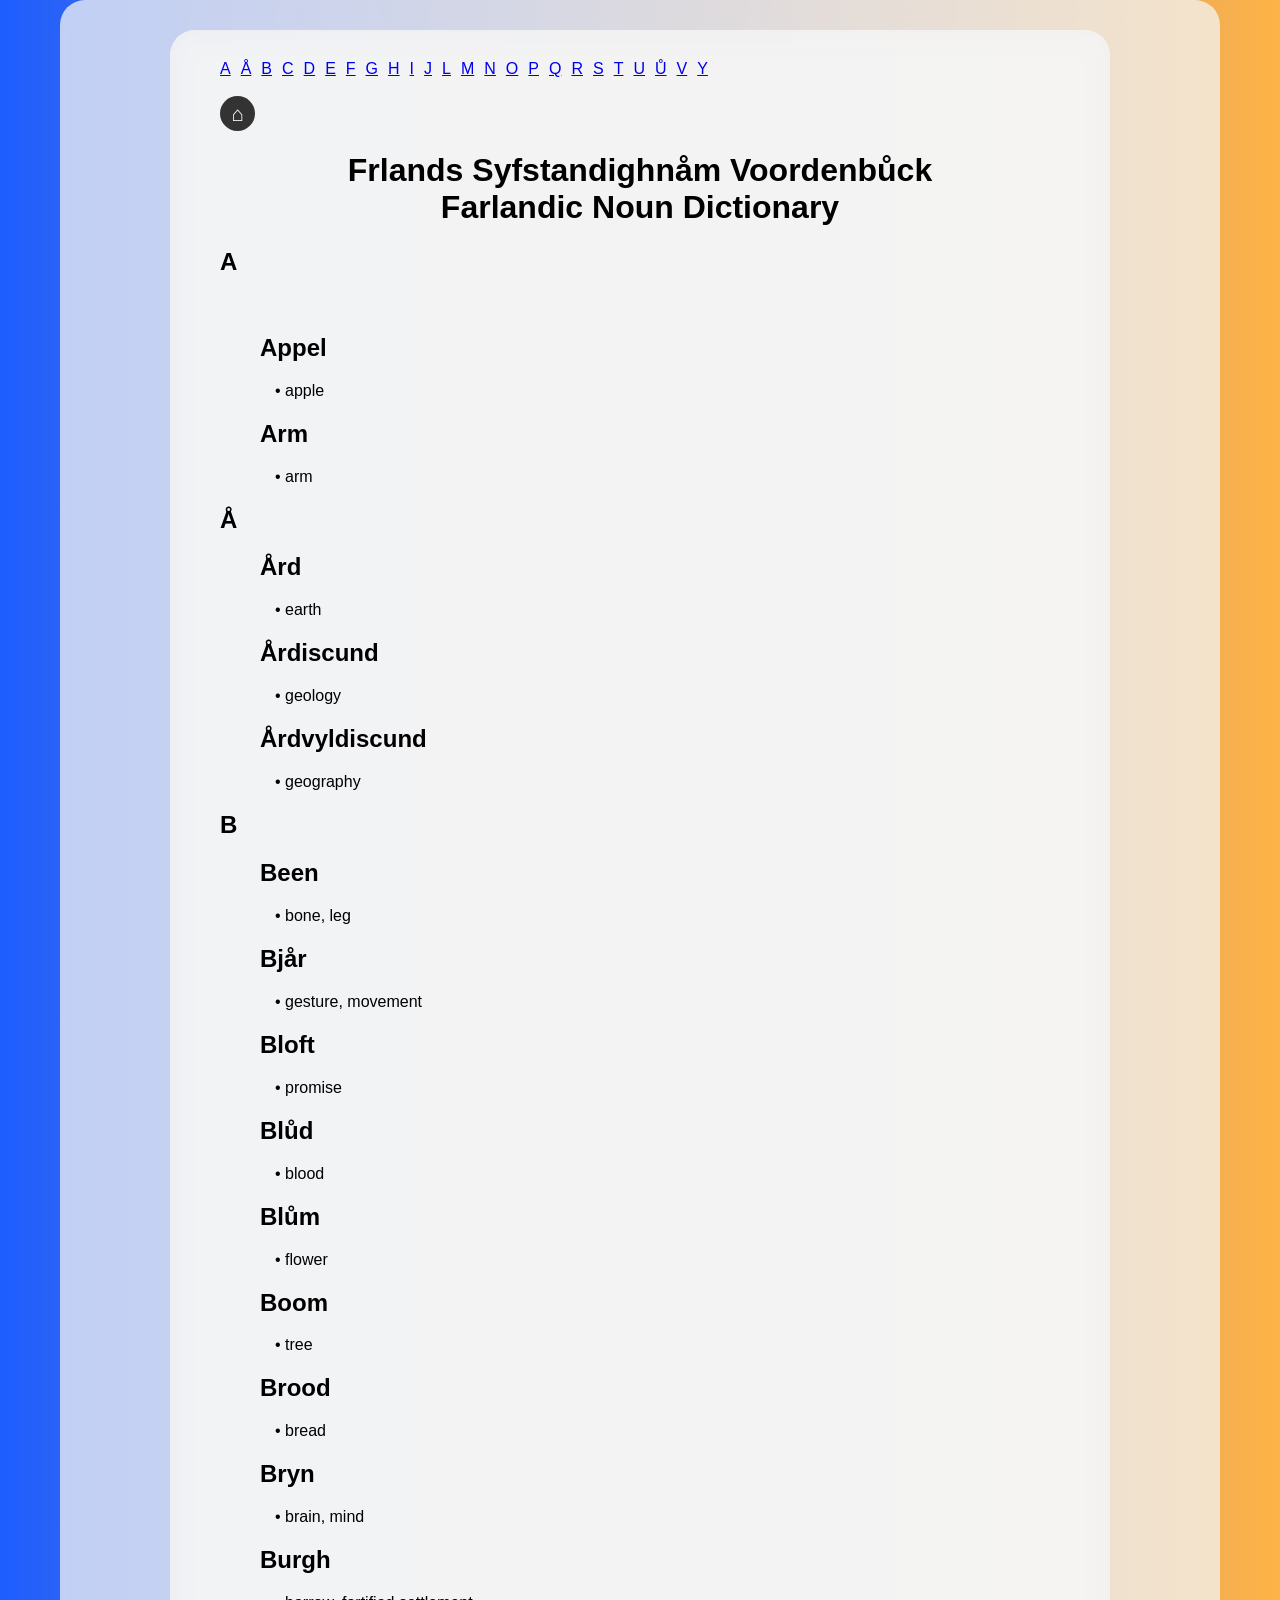
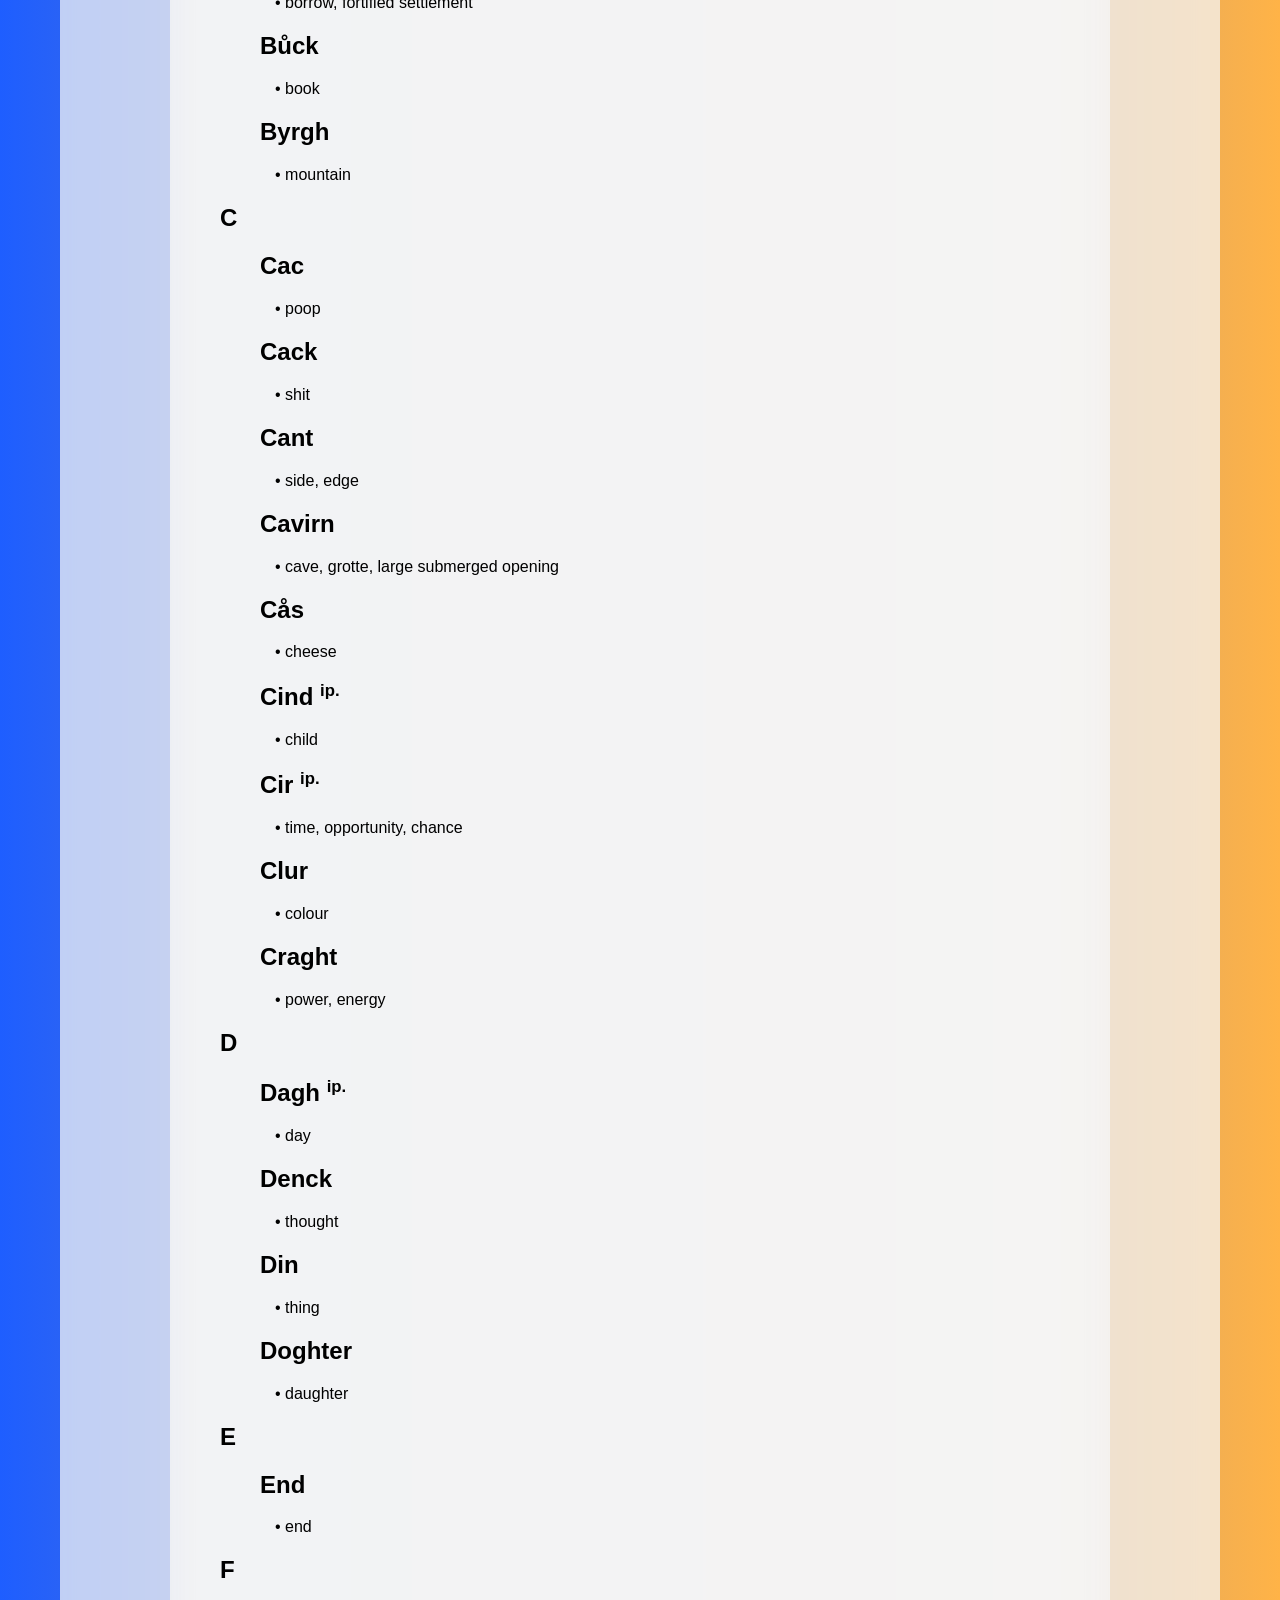
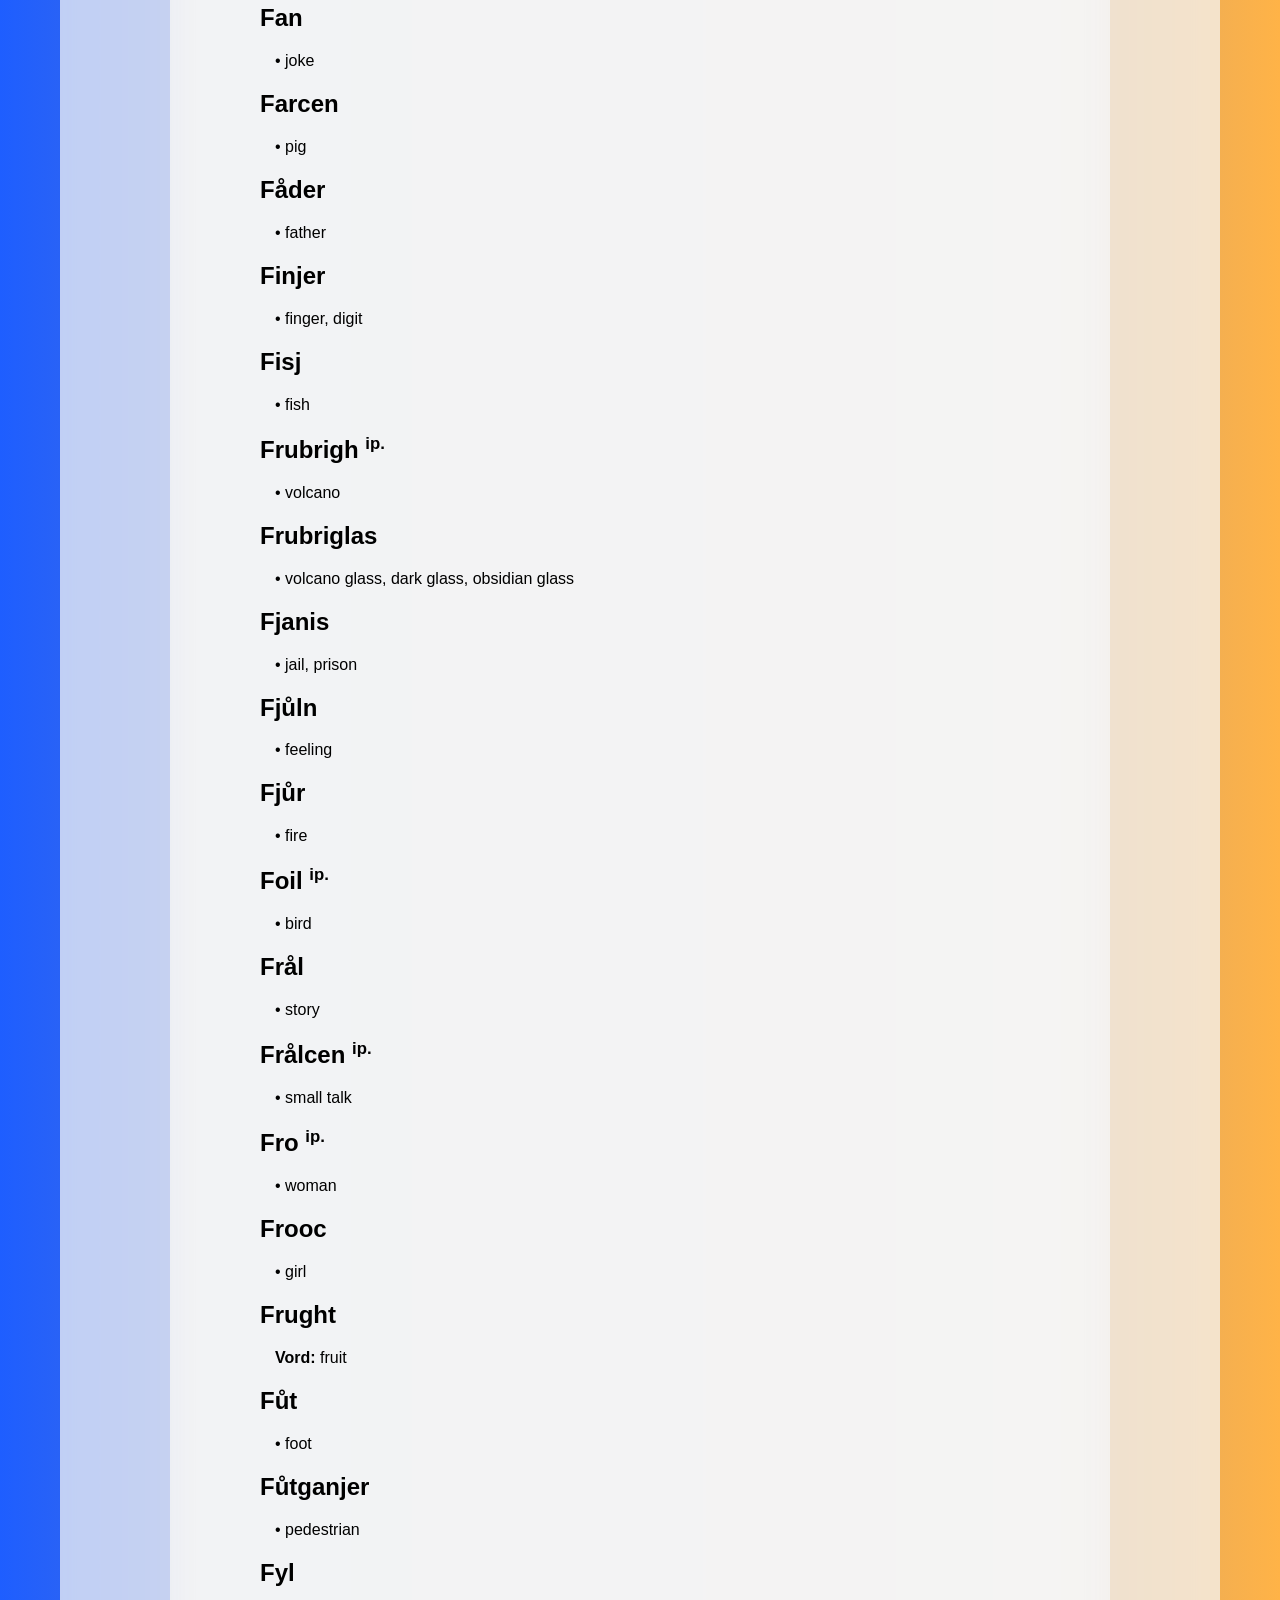
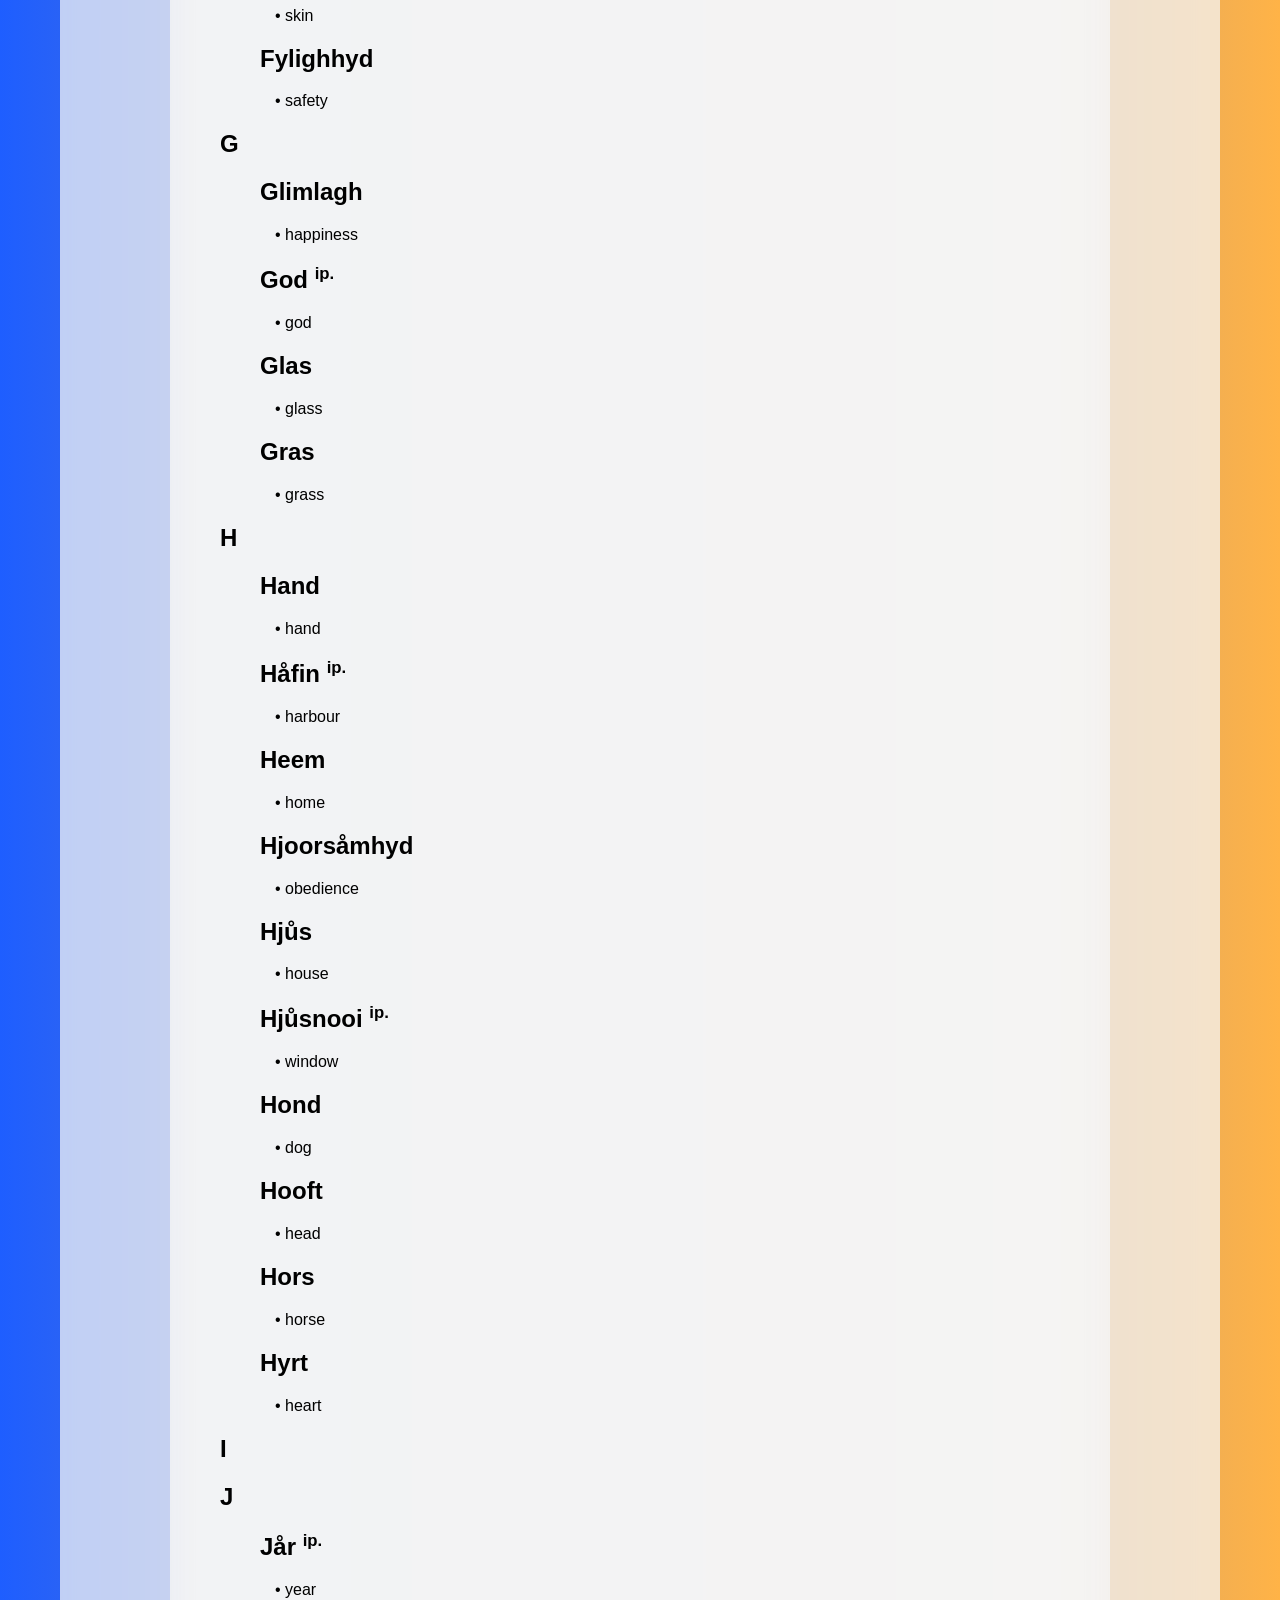
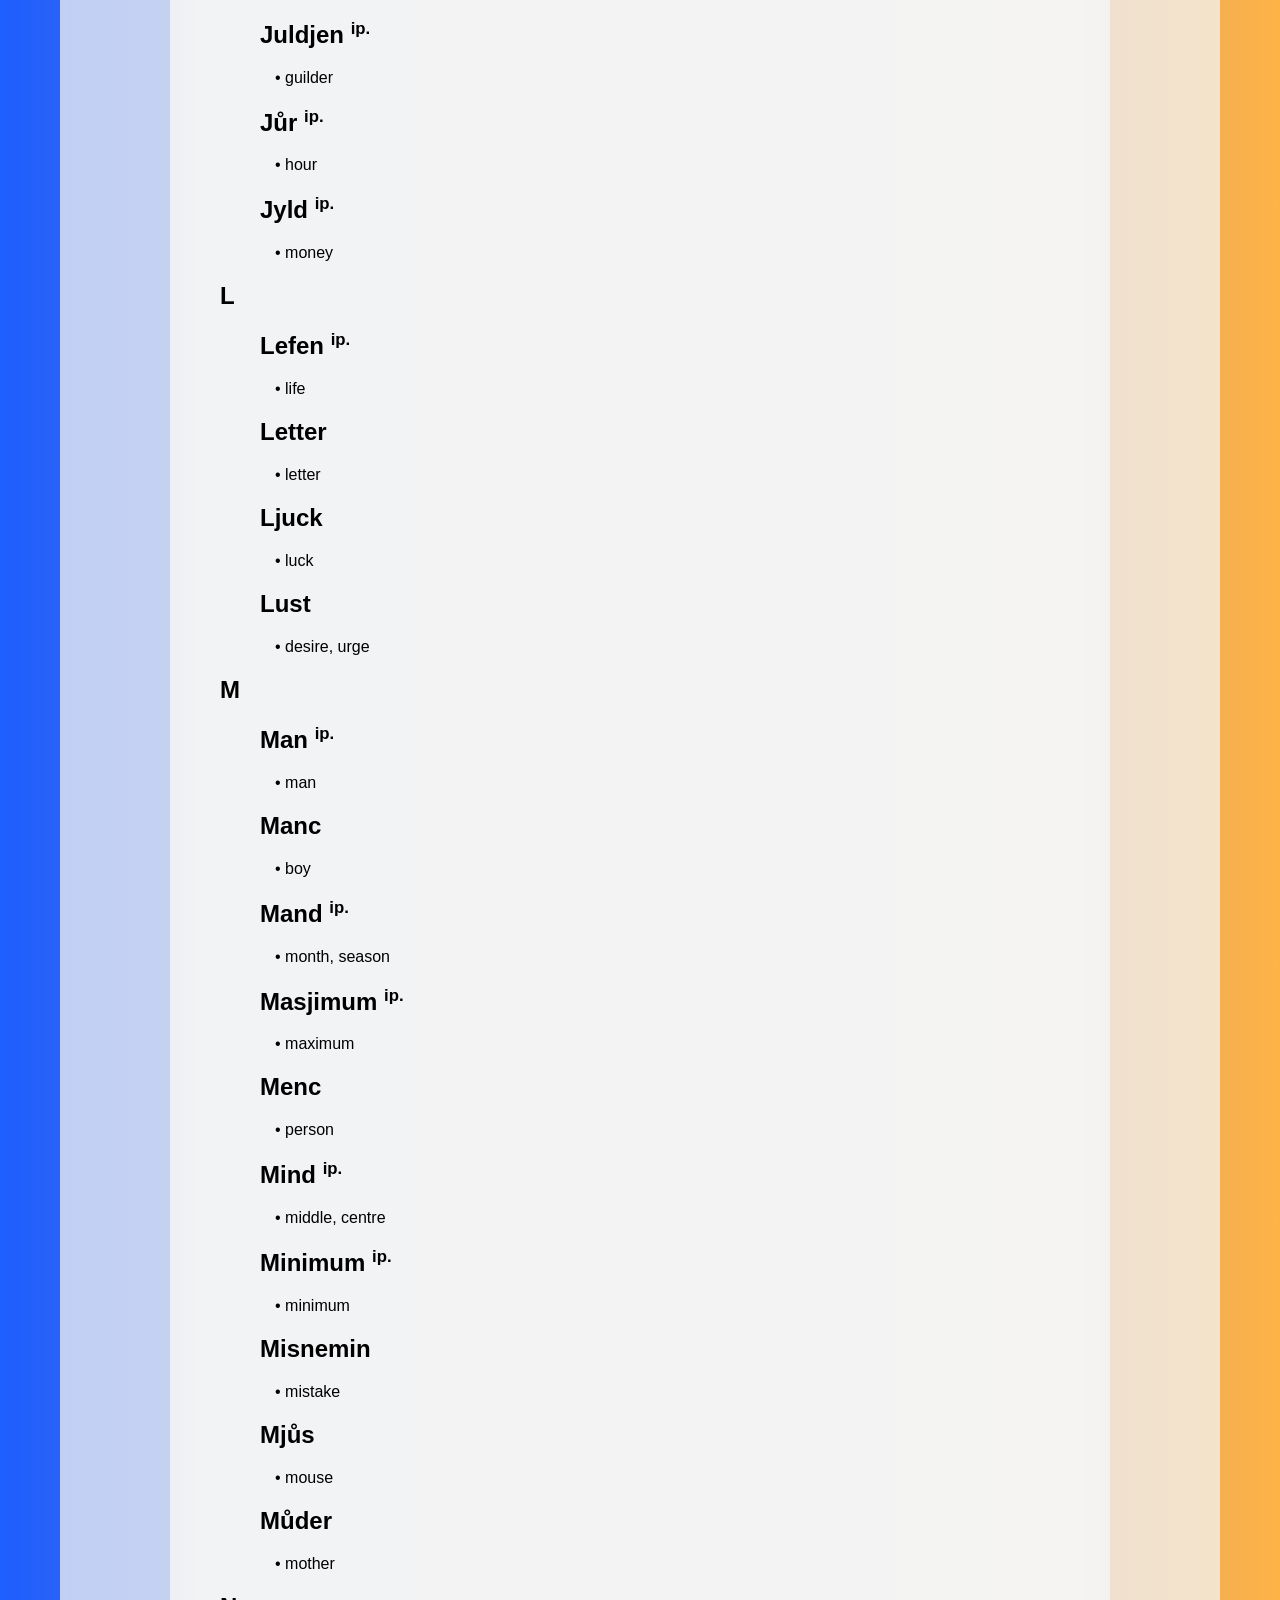
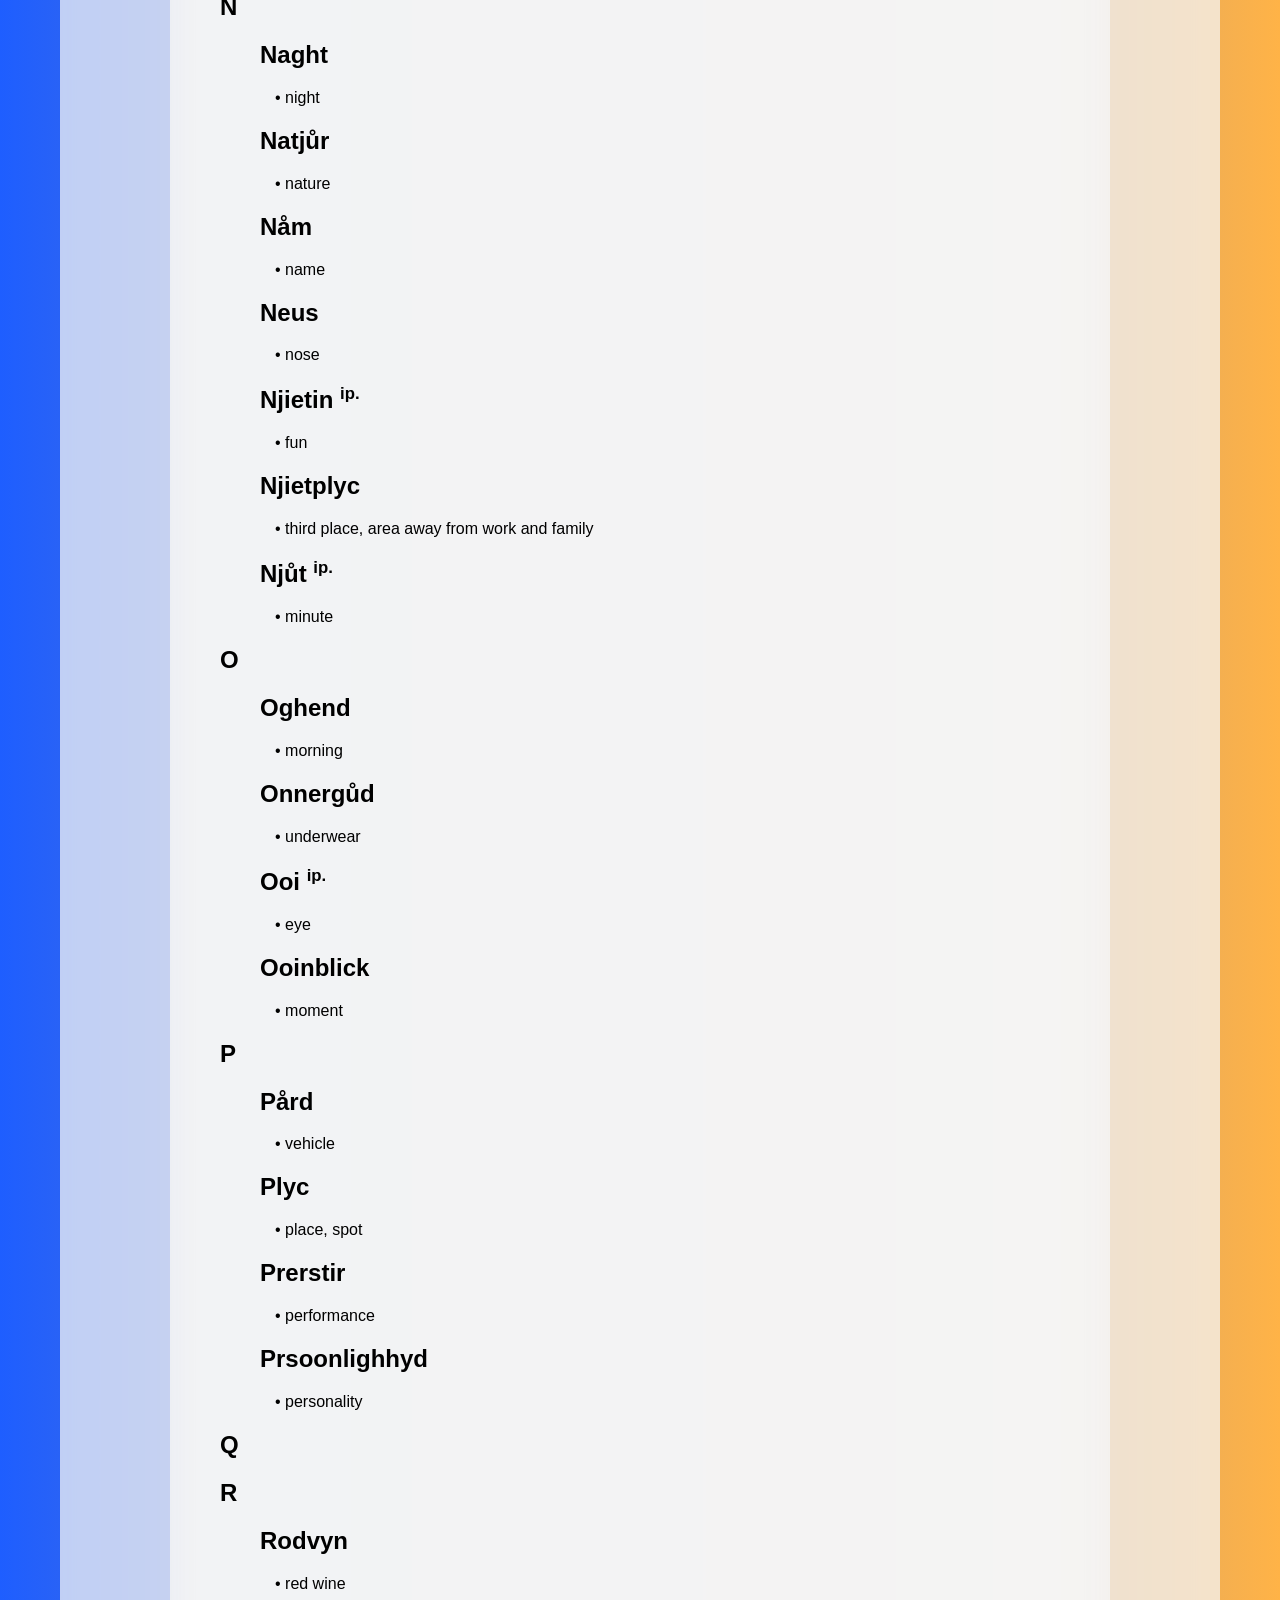
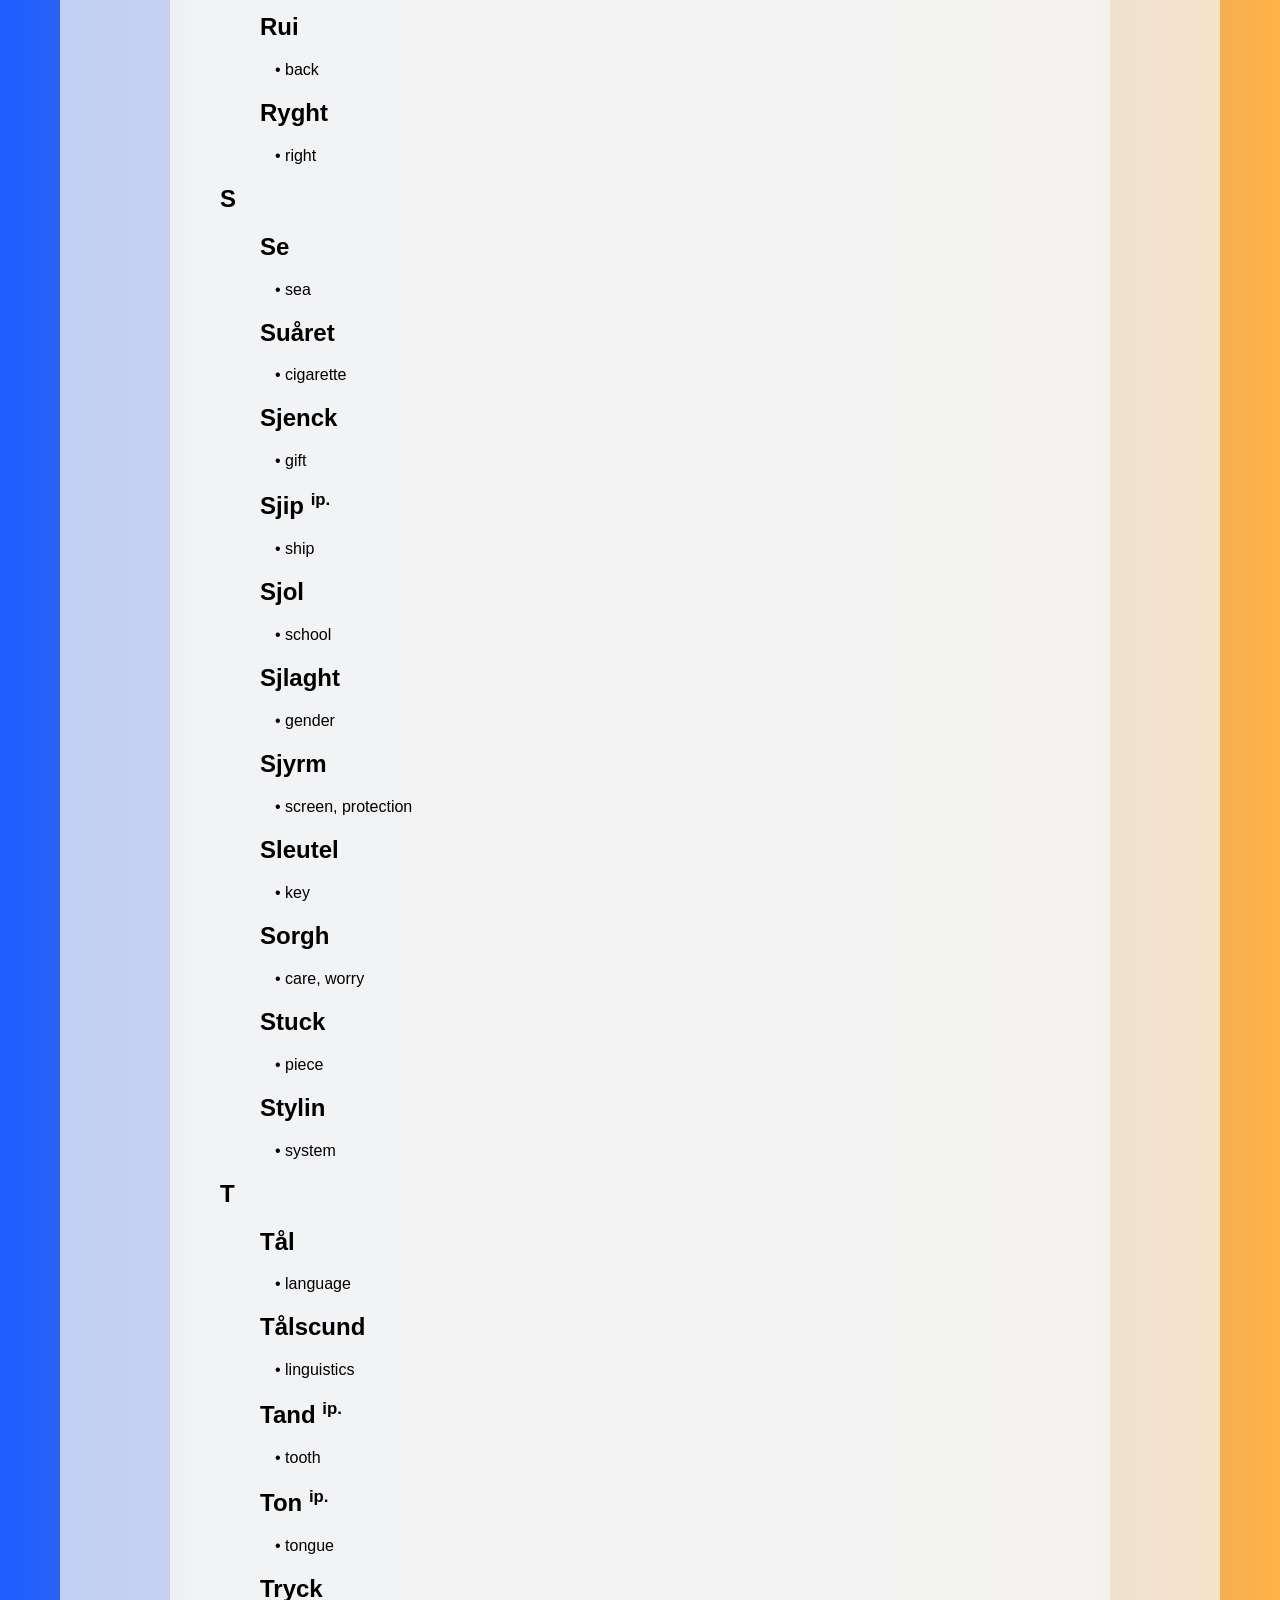
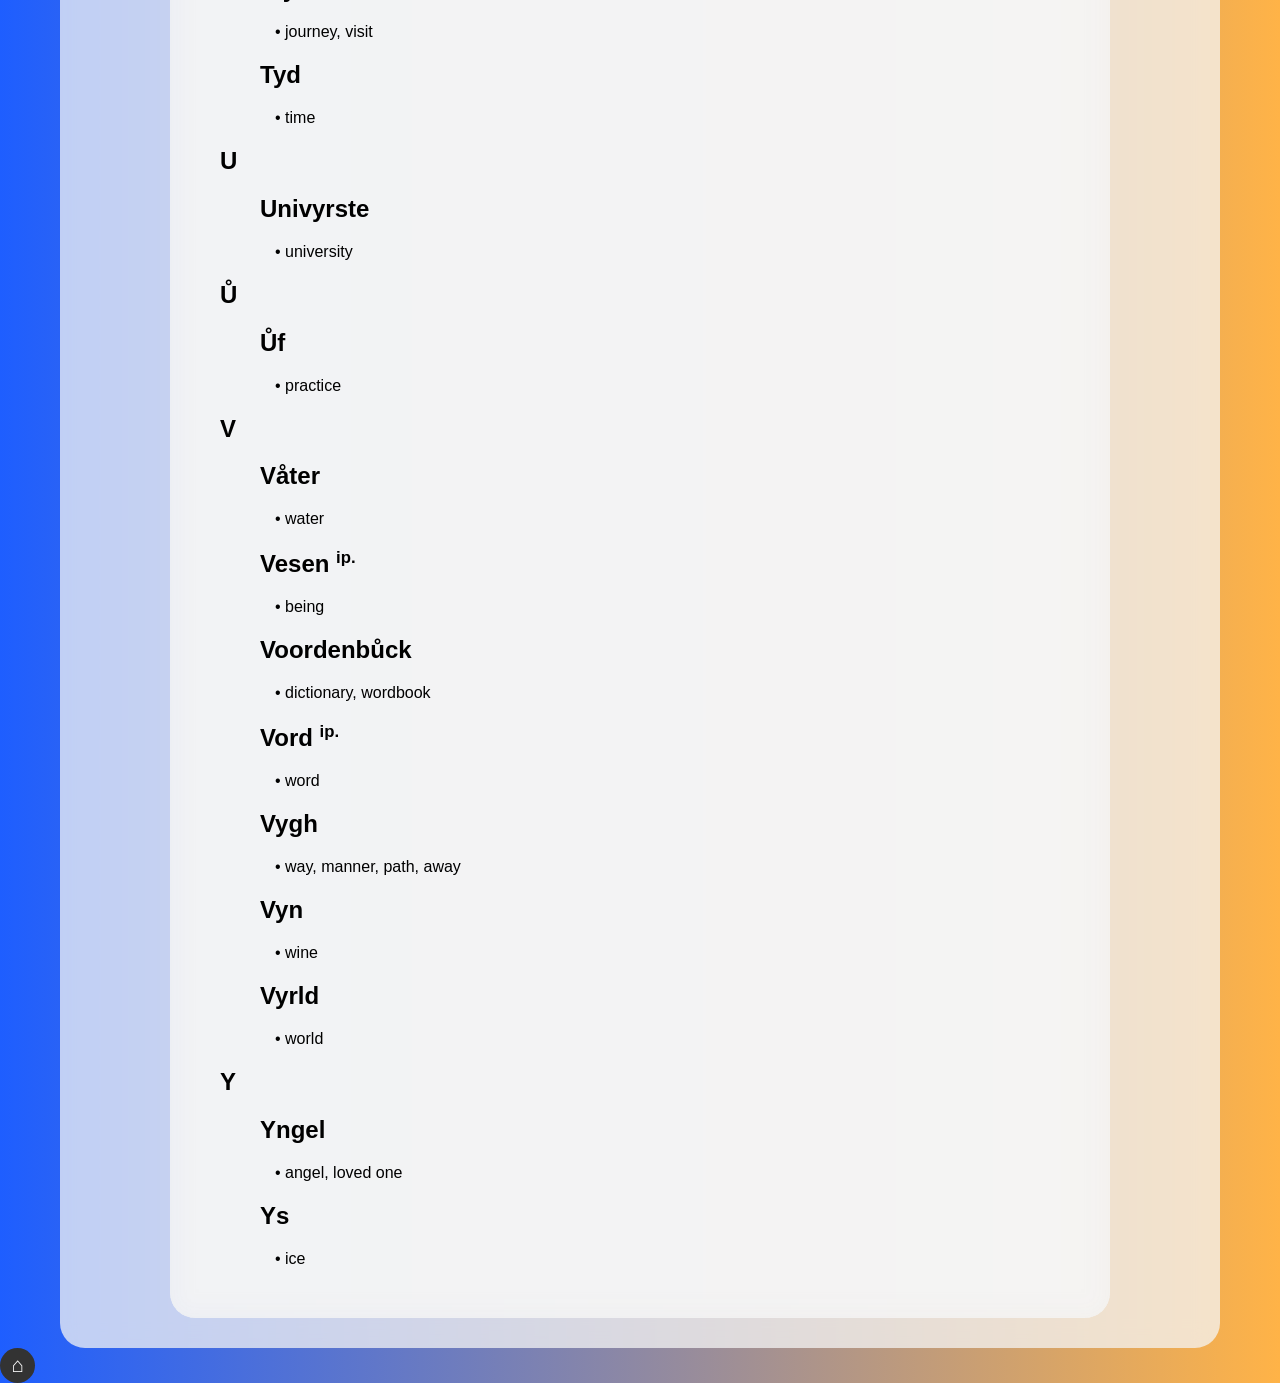
==== dictionary.html @ c5925b71 "Add files via upload" ====
<!DOCTYPE html>
<html>
<head>
    <title>Farlandic Dictionary</title>
    <link rel="stylesheet" href="style.css">
</head>

<body id="top">
<div class="dictionary">

<div class="title-area">
 
    </h1>
</div>
<div class="dictionary">
<nav class="alphabet">
    <a href="#A">A</a>
    <a href="#Å">Å</a>
    <a href="#B">B</a>
    <a href="#C">C</a>
    <a href="#D">D</a>
    <a href="#E">E</a>
    <a href="#F">F</a>
    <a href="#G">G</a>
    <a href="#H">H</a>
    <a href="#I">I</a>
    <a href="#J">J</a>
    <a href="#L">L</a>
    <a href="#M">M</a>
    <a href="#N">N</a>
    <a href="#O">O</a>
    <a href="#P">P</a>
    <a href="#Q">Q</a>
    <a href="#R">R</a>
    <a href="#S">S</a>
    <a href="#T">T</a>
    <a href="#U">U</a>
	<a href="#Ů">Ů</a>
    <a href="#V">V</a>
    <a href="#Y">Y</a>
</nav>

<br><div class="title-area">
    <a href="index.html" class="nav-button">⌂</a>

    <h1>
        Frlands Syfstandighnåm Voordenbůck<br>
        Farlandic Noun Dictionary
    </h1>
</div>
<h2 id="A">A</h2>
<br>
<div class="entry" id="nA001">
    <h2 class="word">
        Appel <span class="ipa">[ˈʔɐ.pɔ]</span>
    </h2>

    <p class="meaning">• apple</p>
</div>

<div class="entry" id="nA002">
    <h2 class="word">
        Arm <span class="ipa">[ˈʔɒˑm]</span>
    </h2>

    <p class="meaning">• arm</p>
</div>
<h2 id="Å">Å</h2>

<div class="entry" id="nÅ001">
    <h2 class="word">
        Ård <span class="ipa">[ˈʔɒɘʔ]</span>
    </h2>
    <p class="meaning">• earth</p>
</div>
<div class="entry" id="nÅ002">
    <h2 class="word">
        Årdiscund <span class="ipa">[ˈʔɒ.ɖɪɕ.tɕʏ̃ˑʔ]</span>
    </h2>

    <p class="meaning">• geology</p>
</div>

<div class="entry" id="nÅ003">
    <h2 class="word">
        Årdvyldiscund <span class="ipa">[ˈʔɒɖˌvaɭ.ɖɪɕ.tɕʏ̃ˑʔ]</span>
    </h2>

    <p class="meaning">• geography</p>
</div>
<h2 id="B">B</h2>
<div class="entry" id="nB001">
    <h2 class="word">
        Been <span class="ipa">[ˈbẽɪ̃ɲ]</span>
    </h2>
    <p class="meaning">• bone, leg</p>
</div>

<div class="entry" id="nB002">
    <h2 class="word">
        Bjår <span class="ipa">[ˈbjɒɘ]</span>
    </h2>
    <p class="meaning">• gesture, movement</p>
</div>

<div class="entry" id="nB003">
    <h2 class="word">
        Bloft <span class="ipa">[ˈblɔf(ʔ)]</span>
    </h2>
    <p class="meaning">• promise</p>
</div>

<div class="entry" id="nB004">
    <h2 class="word">
        Blůd <span class="ipa">[ˈblɯʔ]</span>
    </h2>
    <p class="meaning">• blood</p>
</div>

<div class="entry" id="nB005">
    <h2 class="word">
        Blům <span class="ipa">[ˈblɯ̃m]</span>
    </h2>
    <p class="meaning">• flower</p>
</div>

<div class="entry" id="nB006">
    <h2 class="word">
        Boom <span class="ipa">[ˈbõʊ̃m]</span>
    </h2>
    <p class="meaning">• tree</p>
</div>

<div class="entry" id="nB007">
    <h2 class="word">
        Brood <span class="ipa">[bɻoʊʔ]</span>
    </h2>
    <p class="meaning">• bread</p>
</div>

<div class="entry" id="nB008">
    <h2 class="word">
        Bryn <span class="ipa">[ˈbɻãŋ]</span>
    </h2>
    <p class="meaning">• brain, mind</p>
</div>

<div class="entry" id="nB009">
    <h2 class="word">
        Burgh <span class="ipa">[ˈbʏ.ɻʏɥ]</span>
    </h2>
    <p class="meaning">• borrow, fortified settlement</p>
</div>

<div class="entry" id="nB010">
    <h2 class="word">
        Bůck <span class="ipa">[ˈbɯk]</span>
    </h2>
    <p class="meaning">• book</p>
</div>

<div class="entry" id="nB011">
    <h2 class="word">
        Byrgh <span class="ipa">[ˈba.ɻeɪ]</span>
    </h2>
    <p class="meaning">• mountain</p>
</div>
<h2 id="C">C</h2>
<div class="entry" id="nC001">
    <h2 class="word">
        Cac <span class="ipa">[ˈkʰɐtɕ]</span>
    </h2>
    <p class="meaning">• poop</p>
</div>

<div class="entry" id="nC002">
    <h2 class="word">
        Cack <span class="ipa">[ˈkʰɐk]</span>
    </h2>
    <p class="meaning">• shit</p>
</div>

<div class="entry" id="nC003">
    <h2 class="word">
        Cant <span class="ipa">[ˈkʰɒ̃ˑʔ]</span>
    </h2>
    <p class="meaning">• side, edge</p>
</div>

<div class="entry" id="nC004">
    <h2 class="word">
        Cavirn <span class="ipa">[ˈkʰɐ.vɪɳ]</span>
    </h2>
    <p class="meaning">• cave, grotte, large submerged opening</p>
</div>

<div class="entry" id="nC005">
    <h2 class="word">
        Cås <span class="ipa">[ˈkʰɒs]</span>
    </h2>
    <p class="meaning">• cheese</p>
</div>

<div class="entry" id="nC006">
    <h2 class="word">
        Cind <span class="plural-info">ip.
            <span class="plural-popup">
                <strong>Plural:</strong> Cindern<br>
                <strong>IPA:</strong> [ˈtɕɪ̃ɳ.ɖɘ̃ɳ]
            </span>
        </span>
        <span class="ipa">[ˈtɕɪ̃ˑʔ]</span>
    </h2>
    <p class="meaning">• child</p>
</div>

<div class="entry" id="nC007">
    <h2 class="word">
        Cir <span class="plural-info">ip.
            <span class="plural-popup">
                <strong>Plural:</strong> Cir<br>
                <strong>IPA:</strong> [ˈtɕɪɘ]
            </span>
        </span>
        <span class="ipa">[ˈtɕɪɘ]</span>
    </h2>
    <p class="meaning">• time, opportunity, chance</p>
</div>

<div class="entry" id="nC008">
    <h2 class="word">
        Clur <span class="ipa">[ˈkl̥ʏɘ]</span>
    </h2>
    <p class="meaning">• colour</p>
</div>

<div class="entry" id="nC009">
    <h2 class="word">
        Craght <span class="ipa">[ˈkʰɻ̥ɐɘʔ]</span>
    </h2>
    <p class="meaning">• power, energy</p>
</div>
<h2 id="D">D</h2>
<div class="entry" id="nD001">
    <h2 class="word">
        Dagh <span class="plural-info">ip.
            <span class="plural-popup">
                <strong>Plural:</strong> Dåin<br>
                <strong>IPA:</strong> [ˈdɒ̃ɪ̃ɲ]
            </span>
        </span>
        <span class="ipa">[ˈdɐɘ]</span>
    </h2>
    <p class="meaning">• day</p>
</div>

<div class="entry" id="nD002">
    <h2 class="word">
        Denck <span class="ipa">[dẽɪ̃k]</span>
    </h2>
    <p class="meaning">• thought</p>
</div>

<div class="entry" id="nD003">
    <h2 class="word">
        Din <span class="ipa">[ˈdɪ̃ɲ]</span>
    </h2>
    <p class="meaning">• thing</p>
</div>

<div class="entry" id="nD004">
    <h2 class="word">
        Doghter <span class="ipa">[ˈdoʊ.ʈɘ]</span>
    </h2>
    <p class="meaning">• daughter</p>
</div>
<h2 id="E">E</h2>
<div class="entry" id="nE001">
    <h2 class="word">
        End <span class="ipa">[ˈʔẽɪ̃ʔ]</span>
    </h2>
    <p class="meaning">• end</p>
</div>
<h2 id="F">F</h2>
<div class="entry" id="nF001">
    <h2 class="word">
        Fan <span class="ipa">[ˈfɐ̃ŋ]</span>
    </h2>
    <p class="meaning">• joke</p>
</div>

<div class="entry" id="nF002">
    <h2 class="word">
        Farcen <span class="ipa">[ˈfɒˑ.tɕɲ̩]</span>
    </h2>
    <p class="meaning">• pig</p>
</div>

<div class="entry" id="nF003">
    <h2 class="word">
        Fåder <span class="ipa">[ˈfɒ.ɖɘ]</span>
    </h2>
    <p class="meaning">• father</p>
</div>

<div class="entry" id="nF004">
    <h2 class="word">
        Finjer <span class="ipa">[ˈfɪ̃.ɲɘ]</span>
    </h2>
    <p class="meaning">• finger, digit</p>
</div>

<div class="entry" id="nF005">
    <h2 class="word">
        Fisj <span class="ipa">[ˈfɪɕ]</span>
    </h2>
    <p class="meaning">• fish</p>
</div>

<div class="entry" id="nF006">
    <h2 class="word">
        Frubrigh <span class="plural-info">ip.
            <span class="plural-popup">
                <strong>Plural:</strong> Fruibyrghn<br>
                <strong>IPA:</strong> [fɻ̥ʏɪˈba.ɻẽɪ̃ɲ]
            </span>
        </span>
        <span class="ipa">[ˈfɻ̥ʏ.bɻɪj]</span>
    </h2>
    <p class="meaning">• volcano</p>
</div>

<div class="entry" id="nF007">
    <h2 class="word">
        Frubriglas <span class="ipa">[ˈfɻ̥ʏ.bɻɪˌɔɐs]</span>
    </h2>
    <p class="meaning">• volcano glass, dark glass, obsidian glass</p>
</div>

<div class="entry" id="nF008">
    <h2 class="word">
        Fjanis <span class="ipa">[ˈfjɐ̃.nis]</span>
    </h2>
    <p class="meaning">• jail, prison</p>
</div>

<div class="entry" id="nF009">
    <h2 class="word">
        Fjůln <span class="ipa">[ˈfjɯɔn]</span>
    </h2>
    <p class="meaning">• feeling</p>
</div>

<div class="entry" id="nF010">
    <h2 class="word">
        Fjůr <span class="ipa">[ˈfjɯɘ]</span>
    </h2>
    <p class="meaning">• fire</p>
</div>

<div class="entry" id="nF011">
    <h2 class="word">
        Foil <span class="plural-info">ip.
            <span class="plural-popup">
                <strong>Plural:</strong> Folsj<br>
                <strong>IPA:</strong> [ˈfɔʎɕ]
            </span>
        </span>
        <span class="ipa">[ˈfɔɪʎ]</span>
    </h2>
    <p class="meaning">• bird</p>
</div>

<div class="entry" id="nF012">
    <h2 class="word">
        Frål <span class="ipa">[ˈfɻ̥ɒɔ]</span>
    </h2>
    <p class="meaning">• story</p>
</div>

<div class="entry" id="nF013">
    <h2 class="word">
        Frålcen <span class="plural-info">ip.
            <span class="plural-popup">
                <strong>Type:</strong> Plural noun<br>
                <strong>IPA:</strong> [ˈfɻ̥ɒʎ.tɕɲ̩]
            </span>
        </span>
    </h2>
    <p class="meaning">• small talk</p>
</div>

<div class="entry" id="nF014">
    <h2 class="word">
        Fro <span class="plural-info">ip.
            <span class="plural-popup">
                <strong>Plural:</strong> Froin<br>
                <strong>IPA:</strong> [ˈfɻ̥ɔ̃ɪ̃ɲ]
            </span>
        </span>
        <span class="ipa">[ˈfɻ̥oʊ]</span>
    </h2>
    <p class="meaning">• woman</p>
</div>

<div class="entry" id="nF015">
    <h2 class="word">
        Frooc <span class="ipa">[ˈfɻ̥oʊtɕ]</span>
    </h2>
    <p class="meaning">• girl</p>
</div>

<div class="entry" id="nF016">
    <h2 class="word">
        Frught <span class="ipa">[ˈfɻ̥ʏɥʔ]</span>
    </h2>
    <p><strong>Vord:</strong> fruit</p>
</div>

<div class="entry" id="nF017">
    <h2 class="word">
        Fůt <span class="ipa">[ˈfɯʔ]</span>
    </h2>
    <p class="meaning">• foot</p>
</div>

<div class="entry" id="nF018">
    <h2 class="word">
        Fůtganjer <span class="ipa">[ˈfɯʔˌɰɐ̃.ɲɘ]</span>
    </h2>
    <p class="meaning">• pedestrian</p>
</div>

<div class="entry" id="nF019">
    <h2 class="word">
        Fyl <span class="ipa">[ˈfaɔ]</span>
    </h2>
    <p class="meaning">• skin</p>
</div>

<div class="entry" id="nF020">
    <h2 class="word">
        Fylighhyd <span class="ipa">[ˈfa.lɪ.ʝ̤a̤ʔ]</span>
    </h2>
    <p class="meaning">• safety</p>
</div>
<h2 id="G">G</h2>
<div class="entry" id="nG001">
    <h2 class="word">
        Glimlagh <span class="ipa">[ˈɔ̃ɪ̃m.lɐɘ]</span>
    </h2>
    <p class="meaning">• happiness</p>
</div>

<div class="entry" id="nG002">
    <h2 class="word">
        God <span class="plural-info">ip.
            <span class="plural-popup">
                <strong>Plural:</strong> Goden<br>
                <strong>IPA:</strong> [ˈɰoʊ.dn̩]
            </span>
        </span>
        <span class="ipa">[ˈɰɔʔ]</span>
    </h2>
    <p class="meaning">• god</p>
</div>

<div class="entry" id="nG003">
    <h2 class="word">
        Glas <span class="ipa">[ˈɔɐs]</span>
    </h2>
    <p class="meaning">• glass</p>
</div>

<div class="entry" id="nG004">
    <h2 class="word">
        Gras <span class="ipa">[ˈɹʷˠɐs]</span>
    </h2>
    <p class="meaning">• grass</p>
</div>
<h2 id="H">H</h2>
<div class="entry" id="nH001">
    <h2 class="word">
        Hand <span class="ipa">[ˈɦɒ̤̃ˑʔ]</span>
    </h2>
    <p class="meaning">• hand</p>
</div>

<div class="entry" id="nH002">
    <h2 class="word">
        Håfin <span class="plural-info">ip.
            <span class="plural-popup">
                <strong>Plural:</strong> Hafinis<br>
                <strong>IPA:</strong> [ɦɐ̤ˈfɪ̃.nɪs]
            </span>
        </span>
        <span class="ipa">[ˈɦɒ̤.fɪ̃ɲ]</span>
    </h2>
    <p class="meaning">• harbour</p>
</div>

<div class="entry" id="nH003">
    <h2 class="word">
        Heem <span class="ipa">[ˈɦẽ̤ɪ̤̃m]</span>
    </h2>
    <p class="meaning">• home</p>
</div>

<div class="entry" id="nH004">
    <h2 class="word">
        Hjoorsåmhyd <span class="ipa">[ˈʝ̤o̤ʊ̤.ʂɒ̃m.ɦa̤ʔ]</span>
    </h2>
    <p class="meaning">• obedience</p>
</div>
<div class="entry" id="nH005">
    <h2 class="word">
        Hjůs <span class="ipa">[ˈʝ̤ɯ̤s]</span>
    </h2>
    <p class="meaning">• house</p>
</div>

<div class="entry" id="nH006">
    <h2 class="word">
        Hjůsnooi <span class="plural-info">ip.
            <span class="plural-popup">
                <strong>Plural:</strong> Hjůsnuin<br>
                <strong>IPA:</strong> [ˈʝ̤ɯ̤zˌnʏ̃ɪ̃ɲ]
            </span>
        </span>
        <span class="ipa">[ˈʝ̤ɯ̤zˌnɔʏɪ]</span>
    </h2>
    <p class="meaning">• window</p>
</div>

<div class="entry" id="nH007">
    <h2 class="word">
        Hond <span class="ipa">[ˈɦõ̤ʊ̤̃ʔ]</span>
    </h2>
    <p class="meaning">• dog</p>
</div>

<div class="entry" id="nH008">
    <h2 class="word">
        Hooft <span class="ipa">[ˈɦo̤ʊ̤f(ʔ)]</span>
    </h2>
    <p class="meaning">• head</p>
</div>

<div class="entry" id="nH009">
    <h2 class="word">
        Hors <span class="ipa">[ˈɦɔ̤ʂ]</span>
    </h2>
    <p class="meaning">• horse</p>
</div>

<div class="entry" id="nH010">
    <h2 class="word">
        Hyrt <span class="ipa">[ˈɦa̤ɘ̤ʔ]</span>
    </h2>
    <p class="meaning">• heart</p>
</div>


<h2 id="I">I</h2>

<h2 id="J">J</h2>

<div class="entry" id="nJ001">
    <h2 class="word">
        Jår <span class="plural-info">ip.
            <span class="plural-popup">
                <strong>Plural:</strong> Jår<br>
                <strong>IPA:</strong> [ˈjɒɘ]
            </span>
        </span>
        <span class="ipa">[ˈjɒɘ]</span>
    </h2>
    <p class="meaning">• year</p>
</div>

<div class="entry" id="nJ002">
    <h2 class="word">
        Juldjen <span class="plural-info">ip.
            <span class="plural-popup">
                <strong>Type:</strong> Plural noun<br>
                <strong>IPA:</strong> [ˈjʏʎ.dʑɲ̩]
            </span>
        </span>
		 <span class="ipa">[ˈjʏʎ.dʑɲ̩]</span>
    </h2>
    <p class="meaning">• guilder</p>
</div>

<div class="entry" id="nJ003">
    <h2 class="word">
        Jůr <span class="plural-info">ip.
            <span class="plural-popup">
                <strong>Plural:</strong> Jůr<br>
                <strong>IPA:</strong> [ˈjɯɘ]
            </span>
        </span>
        <span class="ipa">[ˈjɯɘ]</span>
    </h2>
    <p class="meaning">• hour</p>
</div>

<div class="entry" id="nJ004">
    <h2 class="word">
        Jyld <span class="plural-info">ip.
            <span class="plural-popup">
                <strong>Type:</strong> Singular noun<br>
                <strong>IPA:</strong> [ˈjaɔʔ]
            </span>
        </span>
        <span class="ipa">[ˈjaɔʔ]</span>
    </h2>
    <p class="meaning">• money</p>
</div>

<h2 id="L">L</h2>

<div class="entry" id="nL001">
    <h2 class="word">
        Lefen <span class="plural-info">ip.
            <span class="plural-popup">
                <strong>Plural:</strong> Lifmin / Lefmin<br>
                <strong>IPA:</strong> [ˈlɪf.mɪ̃ɲ] / [ˈlɛf.mɪ̃ɲ]
            </span>
        </span>
        <span class="ipa">[ˈleɪ.fɱ]</span>
    </h2>
    <p class="meaning">• life</p>
</div>

<div class="entry" id="nL002">
    <h2 class="word">
        Letter <span class="ipa">[ˈlɛ.ʈɘ]</span>
    </h2>
    <p class="meaning">• letter</p>
</div>

<div class="entry" id="nL003">
    <h2 class="word">
        Ljuck <span class="ipa">[ˈʎʏk]</span>
    </h2>
    <p class="meaning">• luck</p>
</div>

<div class="entry" id="nL004">
    <h2 class="word">
        Lust <span class="ipa">[ˈlʏs(ʔ)]</span>
    </h2>
    <p class="meaning">• desire, urge</p>
</div>

<h2 id="M">M</h2>
<div class="entry" id="nM001">
    <h2 class="word">
        Man <span class="plural-info">ip.
            <span class="plural-popup">
                <strong>Plural:</strong> Men / Mend / Manen<br>
                <strong>IPA:</strong> [ˈmɛ̃ɲ] / [ˈmẽɪ̃ʔ] / [ˈmɐ̃.nɘ̃ɲ]
            </span>
        </span>
        <span class="ipa">[ˈmɐ̃ŋ]</span>
    </h2>
    <p class="meaning">• man</p>
</div>

<div class="entry" id="nM002">
    <h2 class="word">
        Manc <span class="ipa">[ˈmɒ̃ˑtɕ]</span>
    </h2>
    <p class="meaning">• boy</p>
</div>

<div class="entry" id="nM003">
    <h2 class="word">
        Mand <span class="plural-info">ip.
            <span class="plural-popup">
                <strong>Usage:</strong> Month / season<br>
                <strong>Month:</strong> Singular only<br>
                <strong>Season:</strong> Plural allowed
            </span>
        </span>
        <span class="ipa">[ˈmɒ̃ˑʔ]</span>
    </h2>
    <p class="meaning">• month, season</p>
</div>

<div class="entry" id="nM004">
    <h2 class="word">
        Masjimum <span class="plural-info">ip.
            <span class="plural-popup">
                <strong>Plural:</strong> Masjimums<br>
                <strong>IPA:</strong> [ˈmɐ.ʑɪ̃.mʏ̃ms]
            </span>
        </span>
        <span class="ipa">[ˈmɐ.ʑɪ̃.mʏ̃m]</span>
    </h2>
    <p class="meaning">• maximum</p>
</div>

<div class="entry" id="nM005">
    <h2 class="word">
        Menc <span class="ipa">[ˈmẽɪ̃tɕ]</span>
    </h2>
    <p class="meaning">• person</p>
</div>

<div class="entry" id="nM006">
    <h2 class="word">
        Mind <span class="plural-info">ip.
            <span class="plural-popup">
                <strong>Plural:</strong> Miden / Minden<br>
                <strong>IPA:</strong> [ˈmɪ.dn̩] / [ˈmɪ̃n.dn̩]
            </span>
        </span>
        <span class="ipa">[ˈmɪ̃ˑʔ]</span>
    </h2>
    <p class="meaning">• middle, centre</p>
</div>

<div class="entry" id="nM007">
    <h2 class="word">
        Minimum <span class="plural-info">ip.
            <span class="plural-popup">
                <strong>Plural:</strong> Minimums<br>
                <strong>IPA:</strong> [ˈmɪ̃.nɪ̃.mʏ̃ms]
            </span>
        </span>
        <span class="ipa">[ˈmɪ̃.nɪ̃.mʏ̃m]</span>
    </h2>
    <p class="meaning">• minimum</p>
</div>

<div class="entry" id="nM008">
    <h2 class="word">
        Misnemin <span class="ipa">[ˈmɪsˌnẽɪ̃.mɪ̃ɲ]</span>
    </h2>
    <p class="meaning">• mistake</p>
</div>

<div class="entry" id="nM009">
    <h2 class="word">
        Mjůs <span class="ipa">[ˈmjɯs]</span>
    </h2>
    <p class="meaning">• mouse</p>
</div>

<div class="entry" id="nM010">
    <h2 class="word">
        Můder <span class="ipa">[ˈmɯ.ɖɘ]</span>
    </h2>
    <p class="meaning">• mother</p>
</div>

<h2 id="N">N</h2>

<div class="entry" id="nN001">
    <h2 class="word">
        Naght <span class="ipa">[ˈnɐɘʔ]</span>
    </h2>
    <p class="meaning">• night</p>
</div>

<div class="entry" id="nN002">
    <h2 class="word">
        Natjůr <span class="ipa">[ˈnɐ.tɕɯɘ]</span>
    </h2>
    <p class="meaning">• nature</p>
</div>

<div class="entry" id="nN007">
    <h2 class="word">
        Nåm <span class="ipa">[ˈnɒ̃m]</span>
    </h2>
    <p class="meaning">• name</p>
</div>

<div class="entry" id="nN003">
    <h2 class="word">
        Neus <span class="ipa">[ˈnɛʊs]</span>
    </h2>
    <p class="meaning">• nose</p>
</div>

<div class="entry" id="nN004">
    <h2 class="word">
        Njietin <span class="plural-info">ip.
            <span class="plural-popup">
                <strong>Type:</strong> Singular noun<br>
                <strong>Plural:</strong> none
            </span>
        </span>
        <span class="ipa">[ˈɲi.tɪ̃ɲ]</span>
    </h2>
    <p class="meaning">• fun</p>
</div>

<div class="entry" id="nN005">
    <h2 class="word">
        Njietplyc <span class="ipa">[ˈɲiʔˌplatɕ]</span>
    </h2>
    <p class="meaning">• third place, area away from work and family</p>
</div>

<div class="entry" id="nN006">
    <h2 class="word">
        Njůt <span class="plural-info">ip.
            <span class="plural-popup">
                <strong>Type:</strong> Singular noun<br>
                <strong>Plural:</strong> none
            </span>
        </span>
        <span class="ipa">[ˈɲɯʔ]</span>
    </h2>
    <p class="meaning">• minute</p>
</div>

<h2 id="O">O</h2>

<div class="entry" id="nO001">
    <h2 class="word">
        Oghend <span class="ipa">[ˈʔoʊ.n̩ʔ]</span>
    </h2>
    <p class="meaning">• morning</p>
</div>

<div class="entry" id="nO002">
    <h2 class="word">
        Onnergůd <span class="ipa">[ˈʔɔ̃.ɳɘ.wɯʔ]</span>
    </h2>
    <p class="meaning">• underwear</p>
</div>

<div class="entry" id="nO003">
    <h2 class="word">
        Ooi <span class="plural-info">ip.
            <span class="plural-popup">
                <strong>Plural:</strong> Uin<br>
                <strong>IPA:</strong> [ˈʔʏ̃ɪ̃ɲ]
            </span>
        </span>
        <span class="ipa">[ˈʔɔʏɪ]</span>
    </h2>
    <p class="meaning">• eye</p>
</div>

<div class="entry" id="nO004">
    <h2 class="word">
        Ooinblick <span class="ipa">[ˈʔɔ̃ʏ̃ɪ̃ɲ.blɪk]</span>
    </h2>
    <p class="meaning">• moment</p>
</div>

<h2 id="P">P</h2>

<div class="entry" id="nP001">
    <h2 class="word">
        Pård <span class="ipa">[ˈpʰɒɘʔ]</span>
    </h2>
    <p class="meaning">• vehicle</p>
</div>

<div class="entry" id="nP002">
    <h2 class="word">
        Plyc <span class="ipa">[pʰl̥atɕ]</span>
    </h2>
    <p class="meaning">• place, spot</p>
</div>

<div class="entry" id="nP003">
    <h2 class="word">
        Prerstir <span class="ipa">[ˈpɻ̥ɛ.ʂʈɪɘ]</span>
    </h2>
    <p class="meaning">• performance</p>
</div>

<div class="entry" id="nP004">
    <h2 class="word">
        Prsoonlighhyd <span class="ipa">[ˈpʂõʊ̃n.lɪ.ʝ̤a̤ʔ]</span>
    </h2>
    <p class="meaning">• personality</p>
</div>

<h2 id="Q">Q</h2>

<h2 id="R">R</h2>

<div class="entry" id="nR001">
    <h2 class="word">
        Rodvyn <span class="ipa">[ˈɻɔʔˌvãŋ]</span>
    </h2>
    <p class="meaning">• red wine</p>
</div>

<div class="entry" id="nR002">
    <h2 class="word">
        Rui <span class="ipa">[ˈɻʏɪ]</span>
    </h2>
    <p class="meaning">• back</p>
</div>

<div class="entry" id="nR003">
    <h2 class="word">
        Ryght <span class="ipa">[ˈɻaɪʔ]</span>
    </h2>
    <p class="meaning">• right</p>
</div>

<h2 id="S">S</h2>

<div class="entry" id="nS001">
    <h2 class="word">
        Se <span class="ipa">[ˈseɪ]</span>
    </h2>
    <p class="meaning">• sea</p>
</div>

<div class="entry" id="nS002">
    <h2 class="word">
        Suåret <span class="ipa">[sʏɒˈɻɛʔ]</span>
    </h2>
    <p class="meaning">• cigarette</p>
</div>

<div class="entry" id="nS003">
    <h2 class="word">
        Sjenck <span class="ipa">[ˈɕẽɪ̃k]</span>
    </h2>
    <p class="meaning">• gift</p>
</div>

<div class="entry" id="nS004">
    <h2 class="word">
        Sjip <span class="plural-info">ip.
            <span class="plural-popup">
                <strong>Plural:</strong> Sjepen<br>
                <strong>IPA:</strong> [ˈɕeɪ.ʔm̩]
            </span>
        </span>
        <span class="ipa">[ˈɕɪp]</span>
    </h2>
    <p class="meaning">• ship</p>
</div>

<div class="entry" id="nS005">
    <h2 class="word">
        Sjol <span class="ipa">[ˈɕoʊ]</span>
    </h2>
    <p class="meaning">• school</p>
</div>

<div class="entry" id="nS006">
    <h2 class="word">
        Sjlaght <span class="ipa">[ɕʎ̥ɐɘʔ]</span>
    </h2>
    <p class="meaning">• gender</p>
</div>

<div class="entry" id="nS007">
    <h2 class="word">
        Sjyrm <span class="ipa">[ˈɕaɘm]</span>
    </h2>
    <p class="meaning">• screen, protection</p>
</div>

<div class="entry" id="nS008">
    <h2 class="word">
        Sleutel <span class="ipa">[ˈsl̥ɛʊ.ʔɔ]</span>
    </h2>
    <p class="meaning">• key</p>
</div>

<div class="entry" id="nS009">
    <h2 class="word">
        Sorgh <span class="ipa">[ˈsɔ.ɻoʊ]</span>
    </h2>
    <p class="meaning">• care, worry</p>
</div>

<div class="entry" id="nS010">
    <h2 class="word">
        Stuck <span class="ipa">[ˈstʏk]</span>
    </h2>
    <p class="meaning">• piece</p>
</div>

<div class="entry" id="nS011">
    <h2 class="word">
        Stylin <span class="ipa">[ˈsta.lɪɲ]</span>
    </h2>
    <p class="meaning">• system</p>
</div>


<h2 id="T">T</h2>

<div class="entry" id="nT001">
    <h2 class="word">
        Tål <span class="ipa">[ˈtʰɒɔ]</span>
    </h2>
    <p class="meaning">• language</p>
</div>

<div class="entry" id="nT002">
    <h2 class="word">
        Tålscund <span class="ipa">[ˈtʰɒɔs.tɕʏ̃ˑʔ]</span>
    </h2>
    <p class="meaning">• linguistics</p>
</div>

<div class="entry" id="nT003">
    <h2 class="word">
        Tand <span class="plural-info">ip.
            <span class="plural-popup">
                <strong>Plural:</strong> Tend / Tenden<br>
                <strong>IPA:</strong> [ˈtʰẽɪ̃ʔ] / [ˈtʰɛ̃n.dn̩]
            </span>
        </span>
        <span class="ipa">[ˈtʰɒ̃ˑʔ]</span>
    </h2>
    <p class="meaning">• tooth</p>
</div>

<div class="entry" id="nT004">
    <h2 class="word">
        Ton <span class="plural-info">ip.
            <span class="plural-popup">
                <strong>Plural:</strong> Toin<br>
                <strong>IPA:</strong> [ˈtʰɔ̃ɪ̃ɲ]
            </span>
        </span>
        <span class="ipa">[ˈtʰɔ̃ŋ]</span>
    </h2>
    <p class="meaning">• tongue</p>
</div>

<div class="entry" id="nT005">
    <h2 class="word">
        Tryck <span class="ipa">[ˈʈʂɻak]</span>
    </h2>
    <p class="meaning">• journey, visit</p>
</div>

<div class="entry" id="nT006">
    <h2 class="word">
        Tyd <span class="ipa">[tʰaʔ]</span>
    </h2>
    <p class="meaning">• time</p>
</div>


<h2 id="U">U</h2>

<div class="entry" id="nU001">
    <h2 class="word">
        Univyrste <span class="ipa">[ʔʏ.nɪˈvaˌʂʈeɪ]</span>
    </h2>
    <p class="meaning">• university</p>
</div>


<h2 id="Ů">Ů</h2>

<div class="entry" id="nŮ001">
    <h2 class="word">
        Ůf <span class="ipa">[ˈʔɯf]</span>
    </h2>
    <p class="meaning">• practice</p>
</div>


<h2 id="V">V</h2>

<div class="entry" id="nV001">
    <h2 class="word">
        Våter <span class="ipa">[ˈvɒ.ʔɘ]</span>
    </h2>
    <p class="meaning">• water</p>
</div>

<div class="entry" id="nV002">
    <h2 class="word">
        Vesen <span class="plural-info">ip.
            <span class="plural-popup">
                <strong>Plural:</strong> Visnis<br>
                <strong>IPA:</strong> [ˈvɪs.nɪs]
            </span>
        </span>
        <span class="ipa">[ˈveɪ.zn̩]</span>
    </h2>
    <p class="meaning">• being</p>
</div>
<div class="entry" id="nV007">
    <h2 class="word">
        Voordenbůck <span class="ipa">[ˈvoʊ.ɖɳˌbɯk]</span>
    </h2>
    <p class="meaning">• dictionary, wordbook</p>
</div>
<div class="entry" id="nV003">
 <h2 class="word">
        Vord <span class="plural-info">ip.
            <span class="plural-popup">
                <strong>Plural:</strong> Voorden<br>
                <strong>IPA:</strong> [ˈvoʊ.ɖɳ]
            </span>
        </span>
        <span class="ipa">[ˈvɔɘʔ]</span>
    </h2>

    <p class="meaning">• word</p>
</div>

<div class="entry" id="nV004">
    <h2 class="word">
        Vygh <span class="ipa">[ˈvaɪ]</span>
    </h2>
    <p class="meaning">• way, manner, path, away</p>
</div>

<div class="entry" id="nV005">
    <h2 class="word">
        Vyn <span class="ipa">[ˈvãŋ]</span>
    </h2>
    <p class="meaning">• wine</p>
</div>

<div class="entry" id="nV006">
    <h2 class="word">
        Vyrld <span class="ipa">[ˈvaɭʔ]</span>
    </h2>
    <p class="meaning">• world</p>
</div>


<h2 id="Y">Y</h2>

<div class="entry" id="nY001">
    <h2 class="word">
        Yngel <span class="ipa">[ˈʔa.ŋɔ]</span>
    </h2>
    <p class="meaning">• angel, loved one</p>
</div>

<div class="entry" id="nY002">
    <h2 class="word">
        Ys <span class="ipa">[ˈʔas]</span>
    </h2>
    <p class="meaning">• ice</p>
</div>
</div>
</div>
<a href="#top" class="nav-button top-button">⌂</a>
</body
---- style.css ----
body {
    background: linear-gradient(to right, #1e5eff, #ffb347);
    margin: 0;
    font-family: Arial;
}
.entry {
    margin-left: 40px;
    margin-bottom: 20px;
}
.card {
  background: rgba(255, 255, 255, 0.4);

  text-align: center;

}
h1 {
  text-align: center;
}.entry p {
    text-align: left;
    margin: 15px;
    padding: 0px;
}

.alphabet {
    display: flex;
    flex-wrap: wrap;
    gap: 10px;
}

.entry {
    margin-bottom: 20px;
}

.ipa {
    display: none;
    font-size: 0.7em;
    font-weight: normal;
}

.word:hover .ipa {
    display: inline;
}

.word:hover .ipa {
    visibility: visible;
}
.plural-info {
    position: relative;
    cursor: help;
    font-size: 0.7em;
    vertical-align: super;
}

.plural-popup {
    display: none;
    position: absolute;

    left: 0;
    top: 1.5em;

    background: white;
    border: 1px solid #aaa;
    border-radius: 8px;
    padding: 8px 10px;

    white-space: nowrap;
    z-index: 100;
}

.plural-info:hover .plural-popup {
    display: block;
}


.dictionary {
    margin-left: 60px;
    margin-right: 60px;
    padding: 30px 50px;

    background: rgba(245, 245, 245, 0.75);
    border-radius: 25px;

    backdrop-filter: blur(12px);

    min-height: 100vh;
­­}
.dictionary-menu {
    position: relative;
    text-align: center;
    margin: 20px;
}

.dictionary-button {
    background: rgba(255,255,255,0.5);
    border: none;
    border-radius: 20px;
    padding: 10px 30px;
    font-size: 1.1em;
    cursor: pointer;
}


/* invisible hover bridge */
.dictionary-menu::after {
    content: "";
    position: absolute;
    left: 0;
    right: 0;
    top: 100%;
    height: 20px;
}


.dictionary-dropdown {
    display: none;

    position: absolute;
    left: 50%;
    transform: translateX(-50%);

    top: calc(100% + 10px);

    background: rgba(245,245,245,0.9);
    border-radius: 15px;
    padding: 10px;

    min-width: 180px;
    z-index: 100;
}


.dictionary-menu:hover .dictionary-dropdown {
    display: block;
}

.nav-button {
    background: #333;
    color: white;

    width: 35px;
    height: 35px;

    display: flex;
    align-items: center;
    justify-content: center;

    border-radius: 50%;
    text-decoration: none;
    font-size: 1.3em;

    transition: transform 0.2s;
}.conjugation {
    margin-left: 40px;
    margin-top: 10px;
    padding: 10px 15px;

    background: rgba(255,255,255,0.25);
    border-radius: 15px;
    width: fit-content;
}

.conjugation p {
    margin: 5px;
}

.word:hover .ipa {
    display: inline;
}
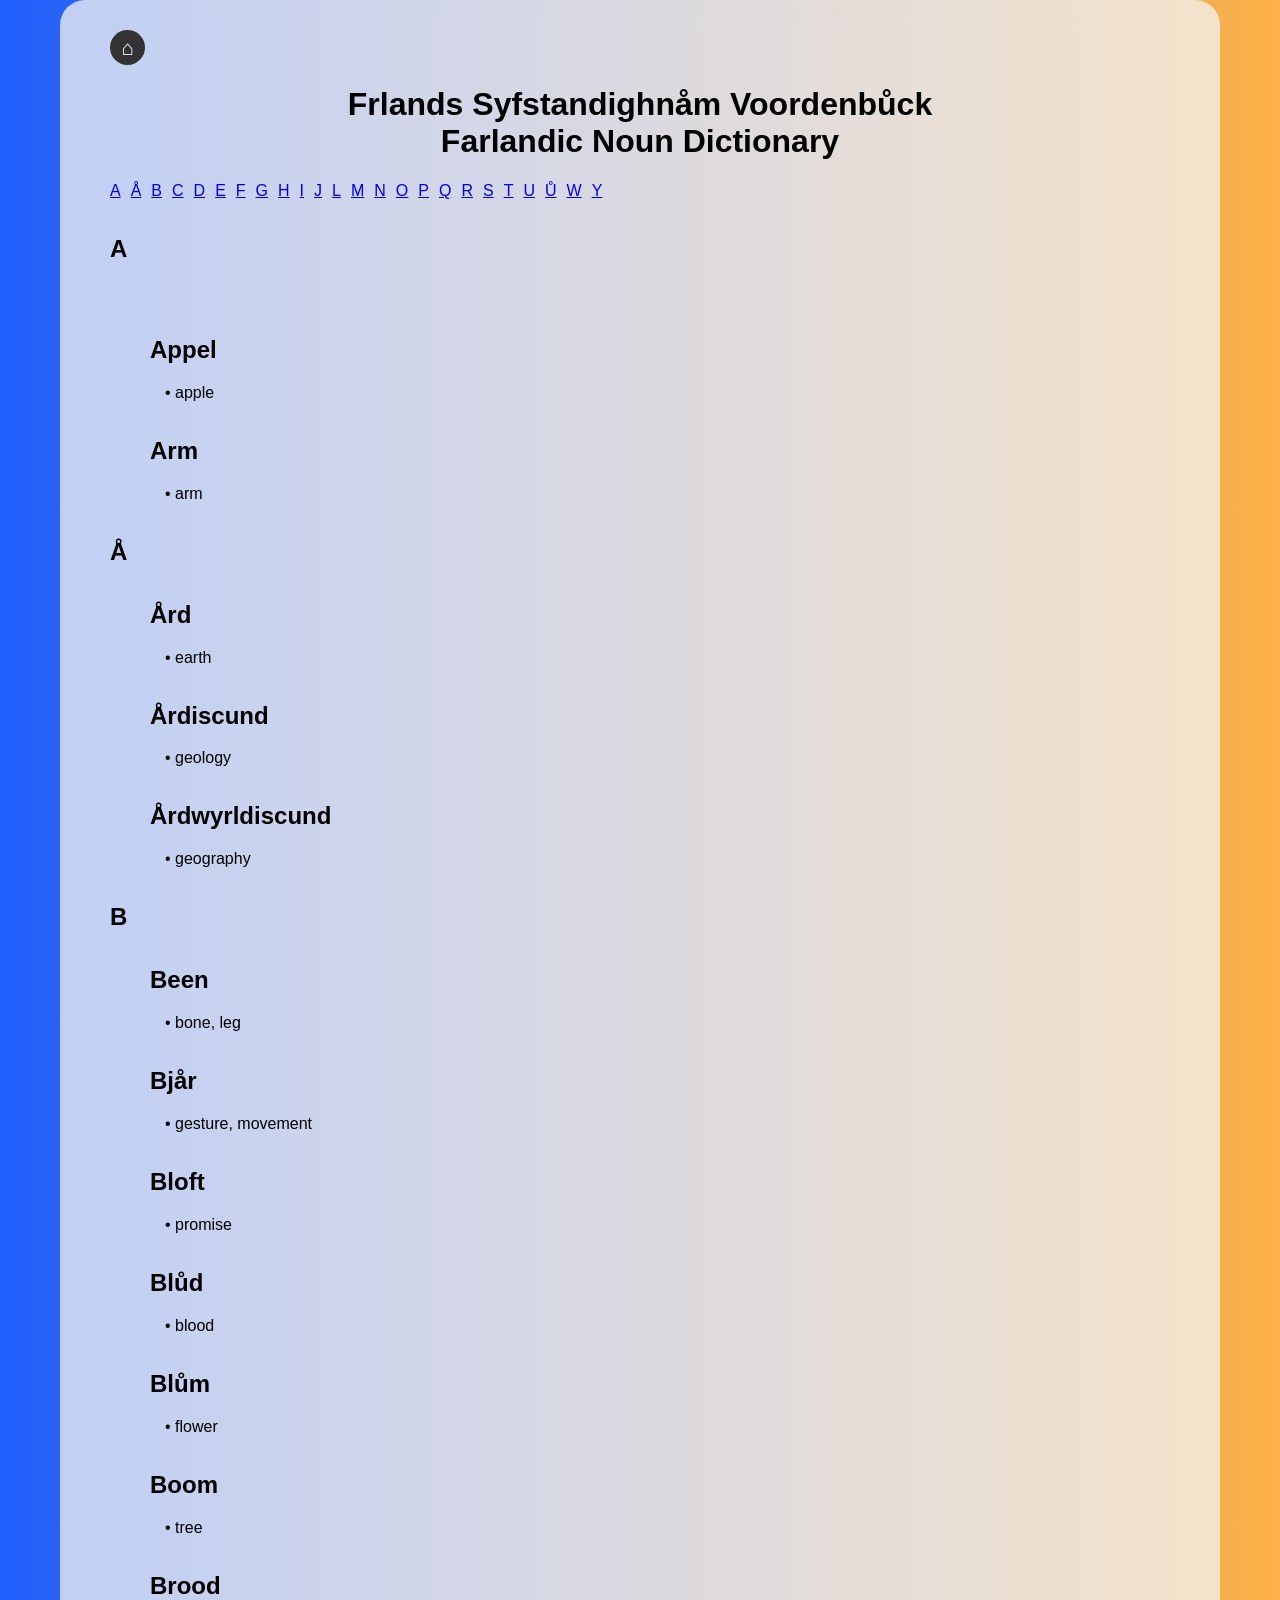
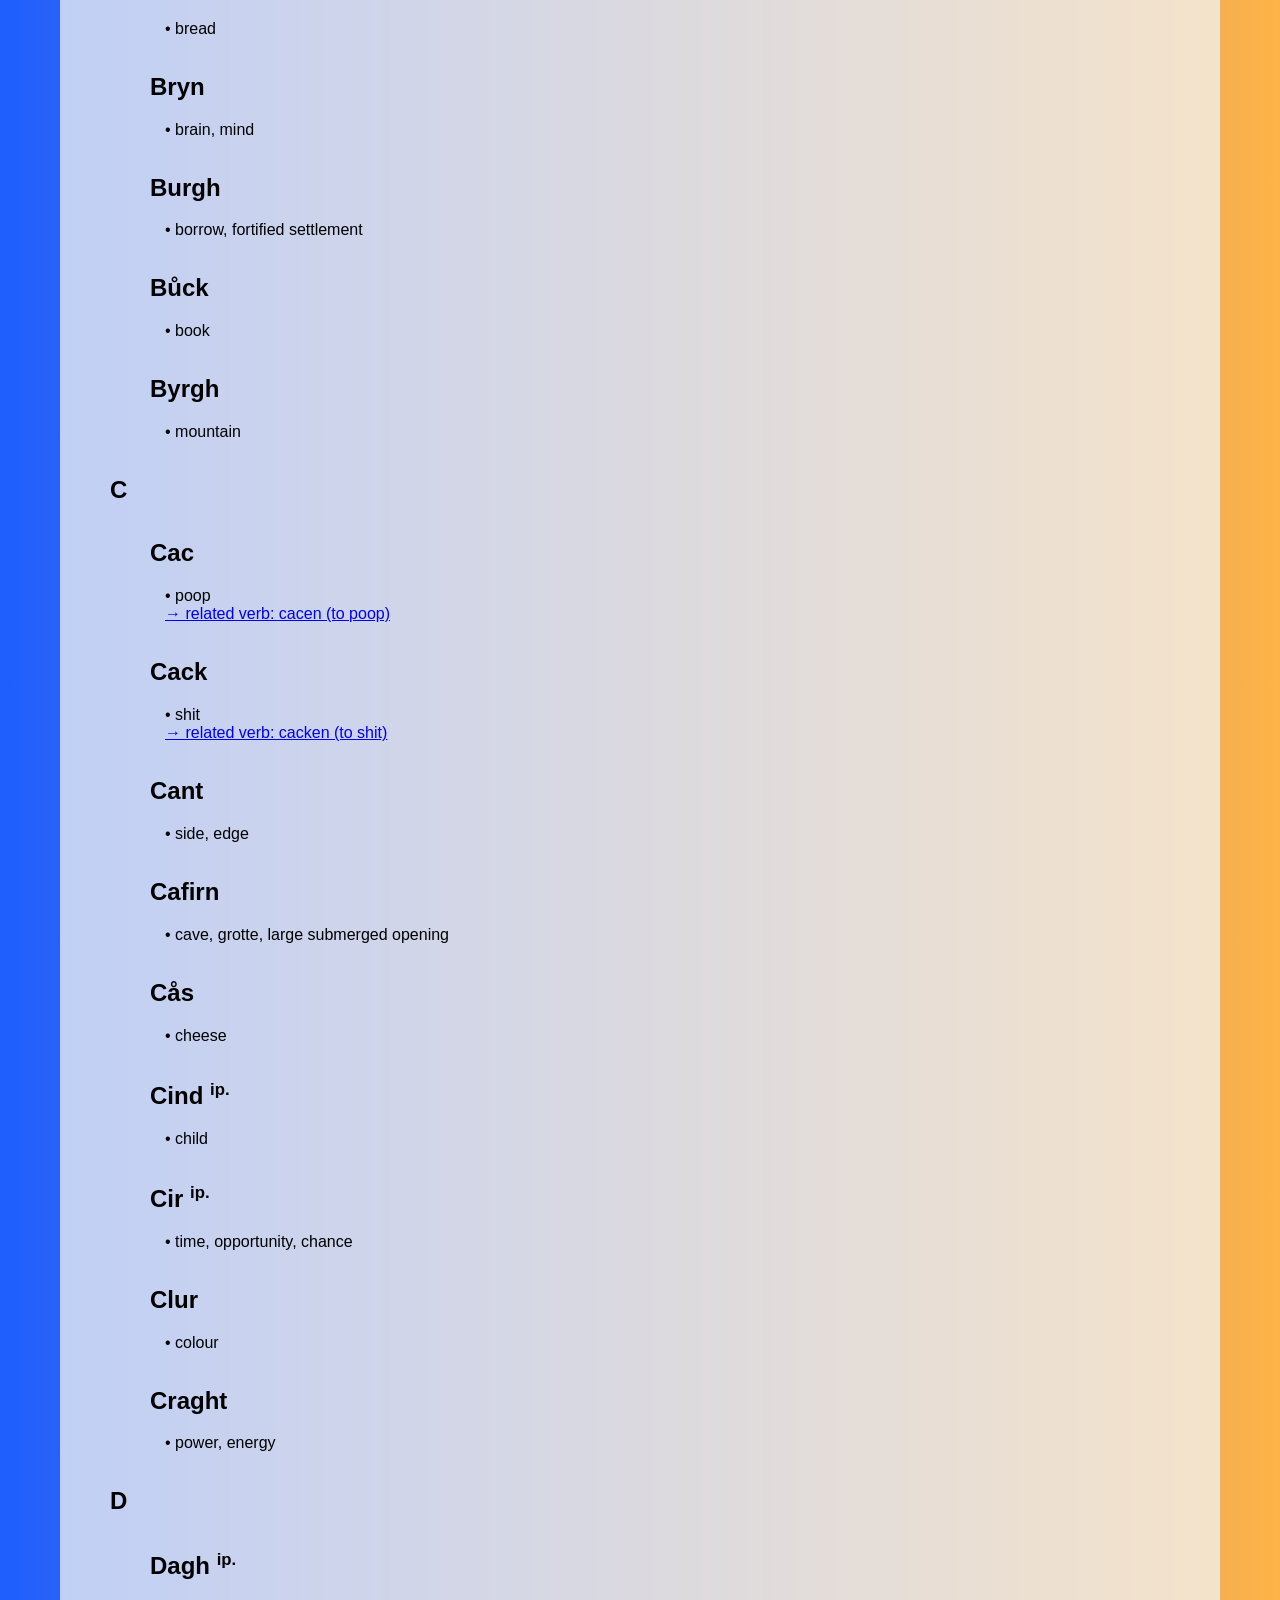
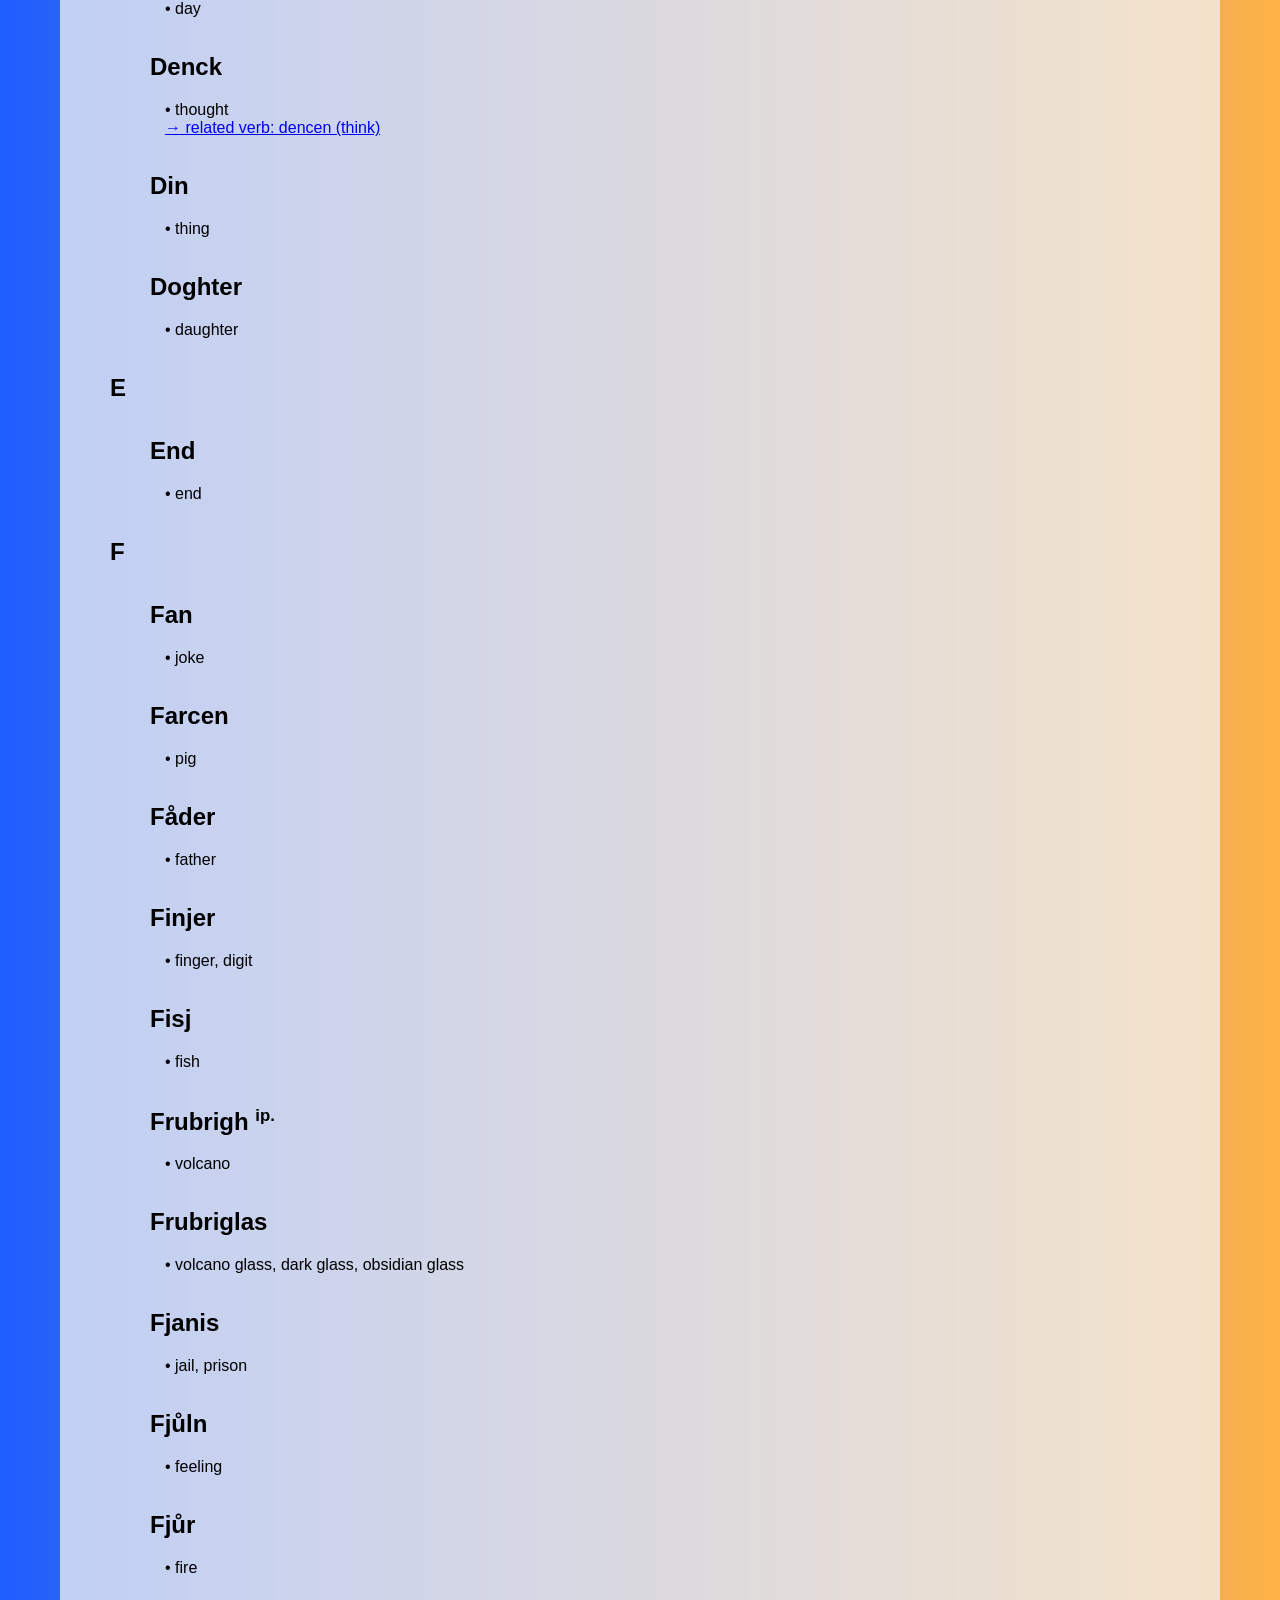
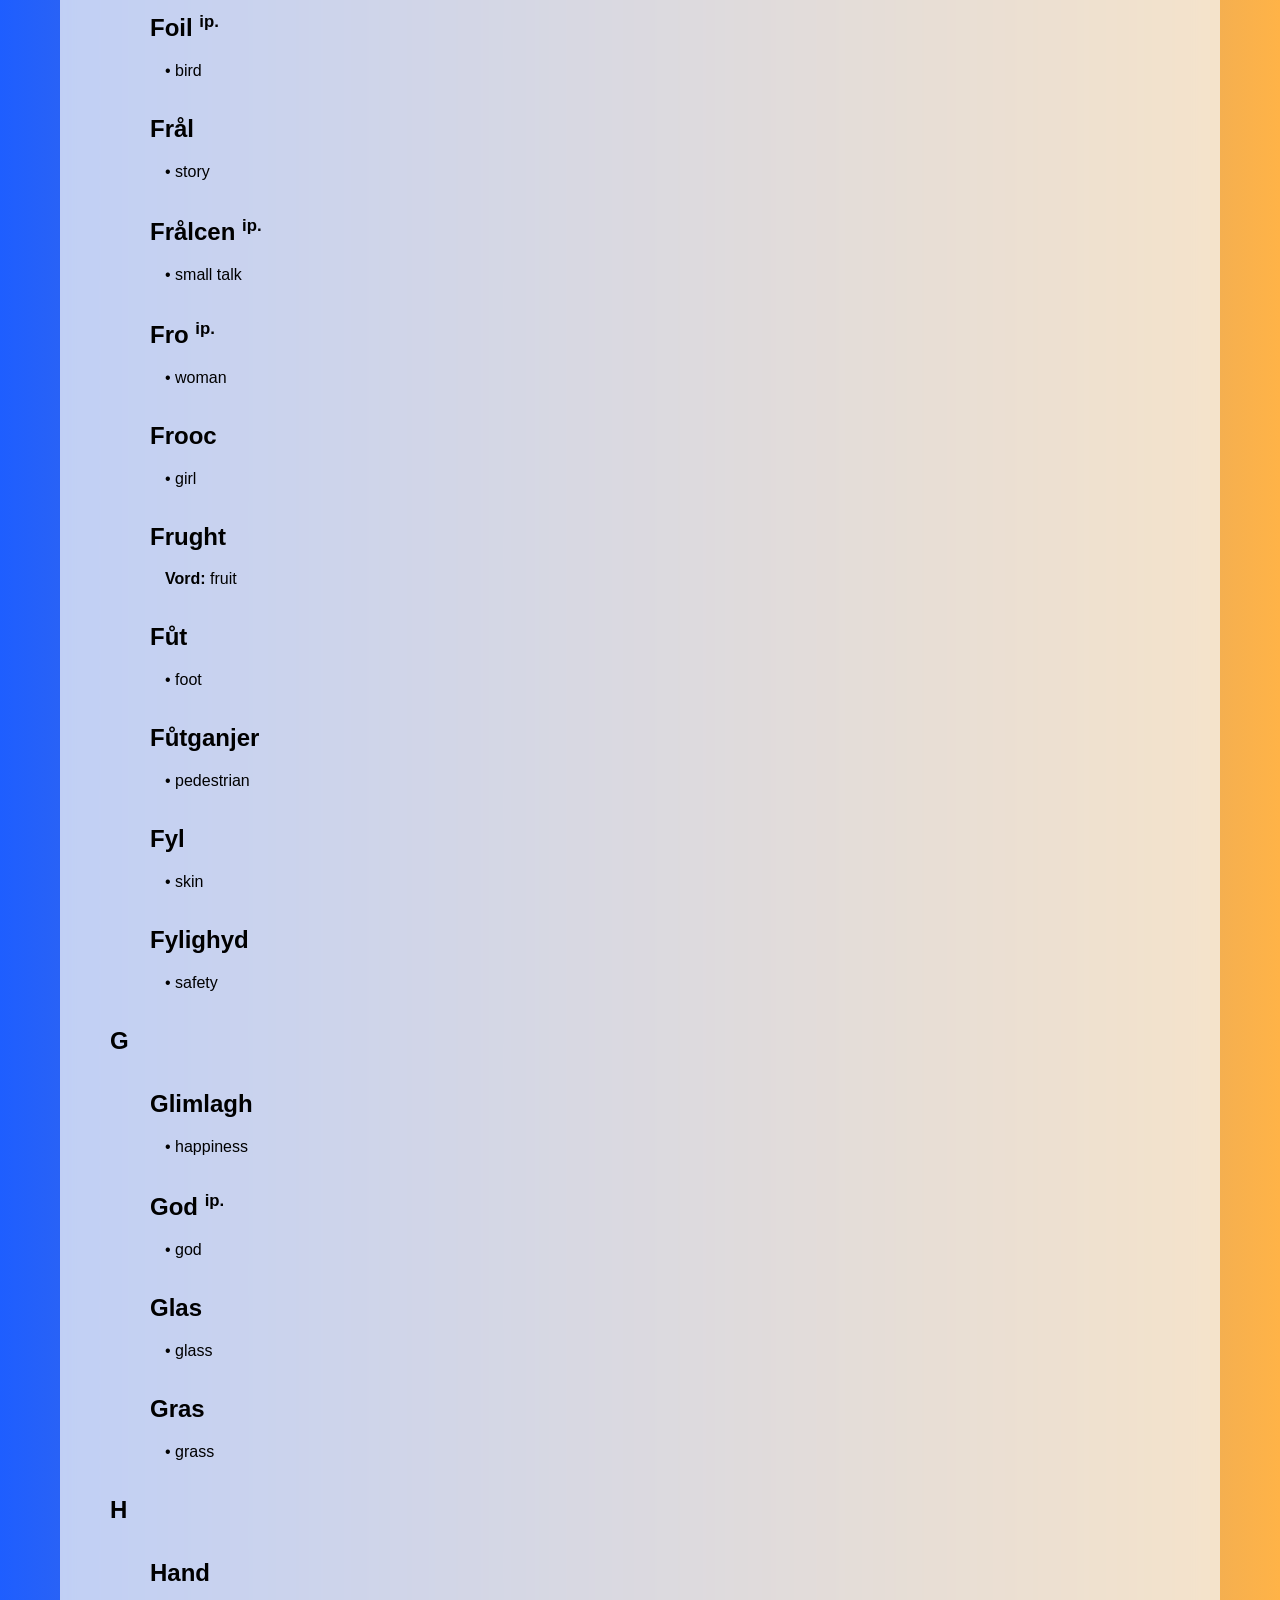
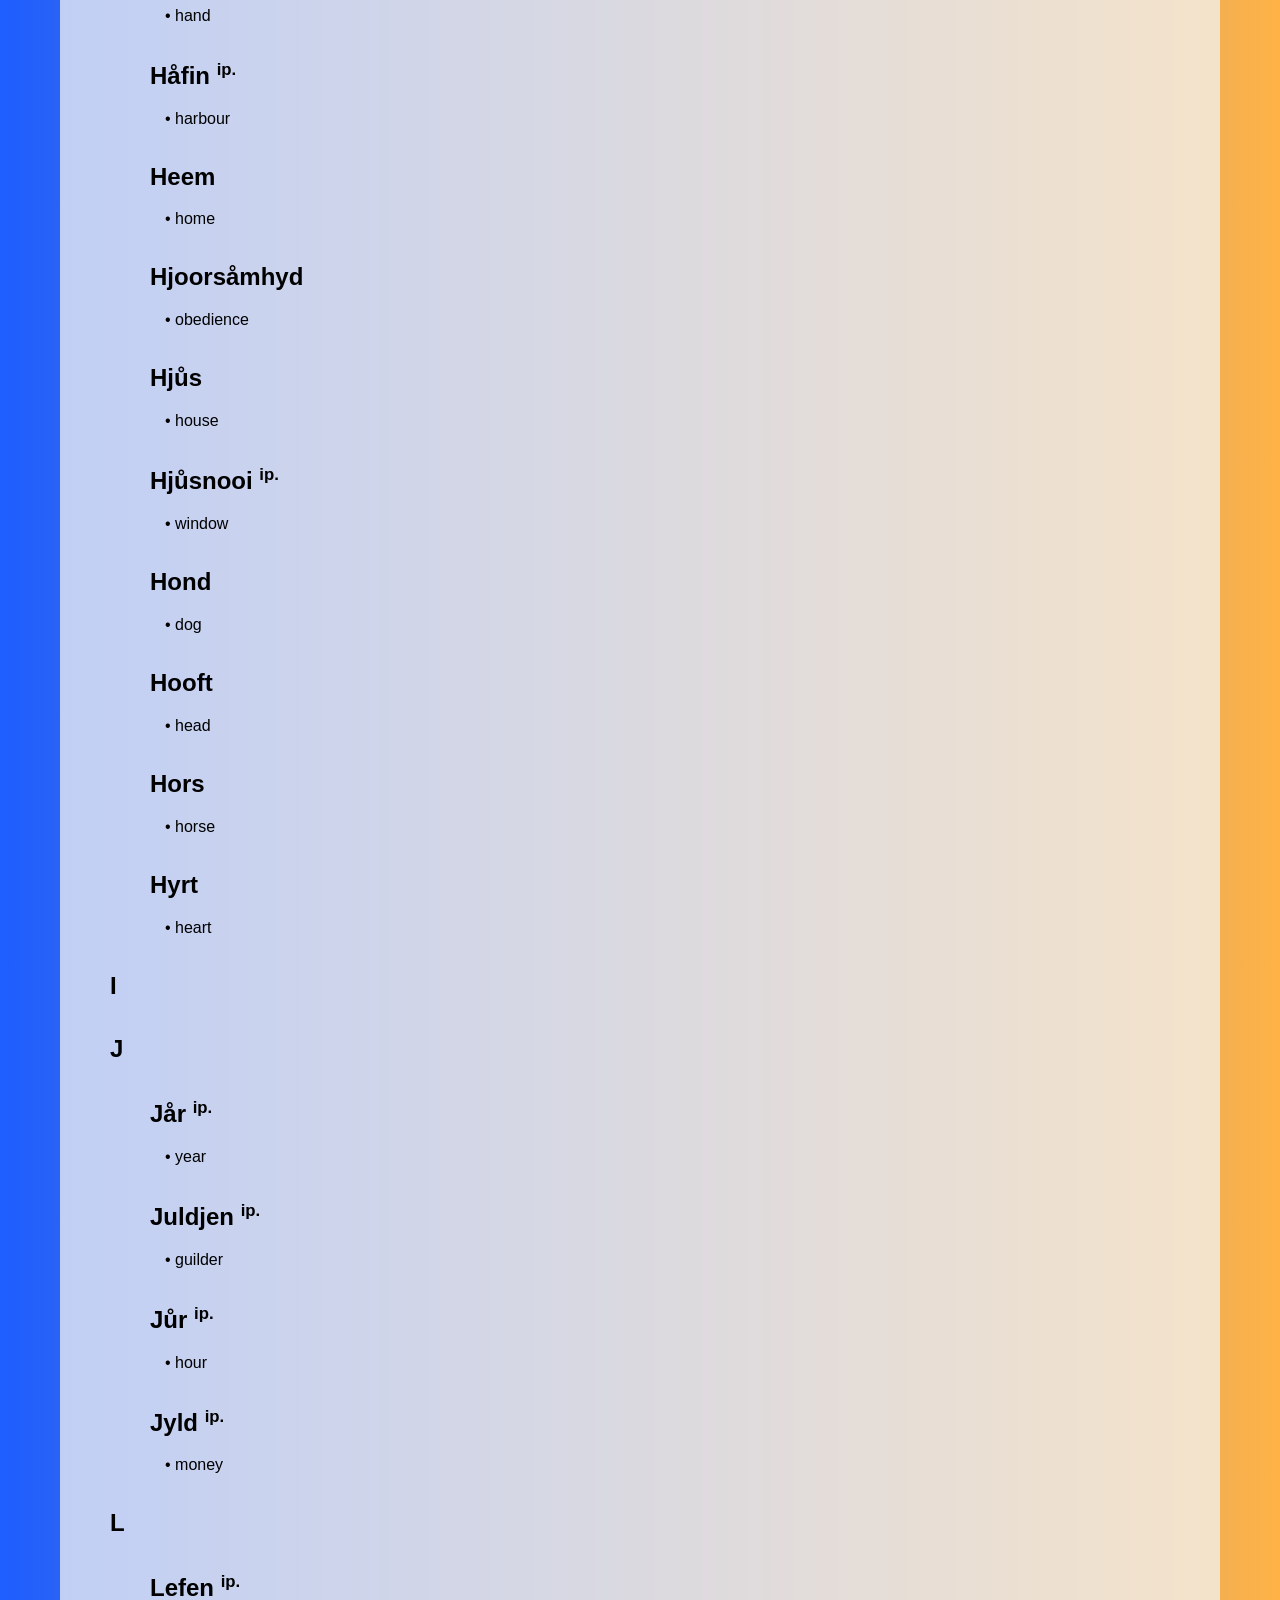
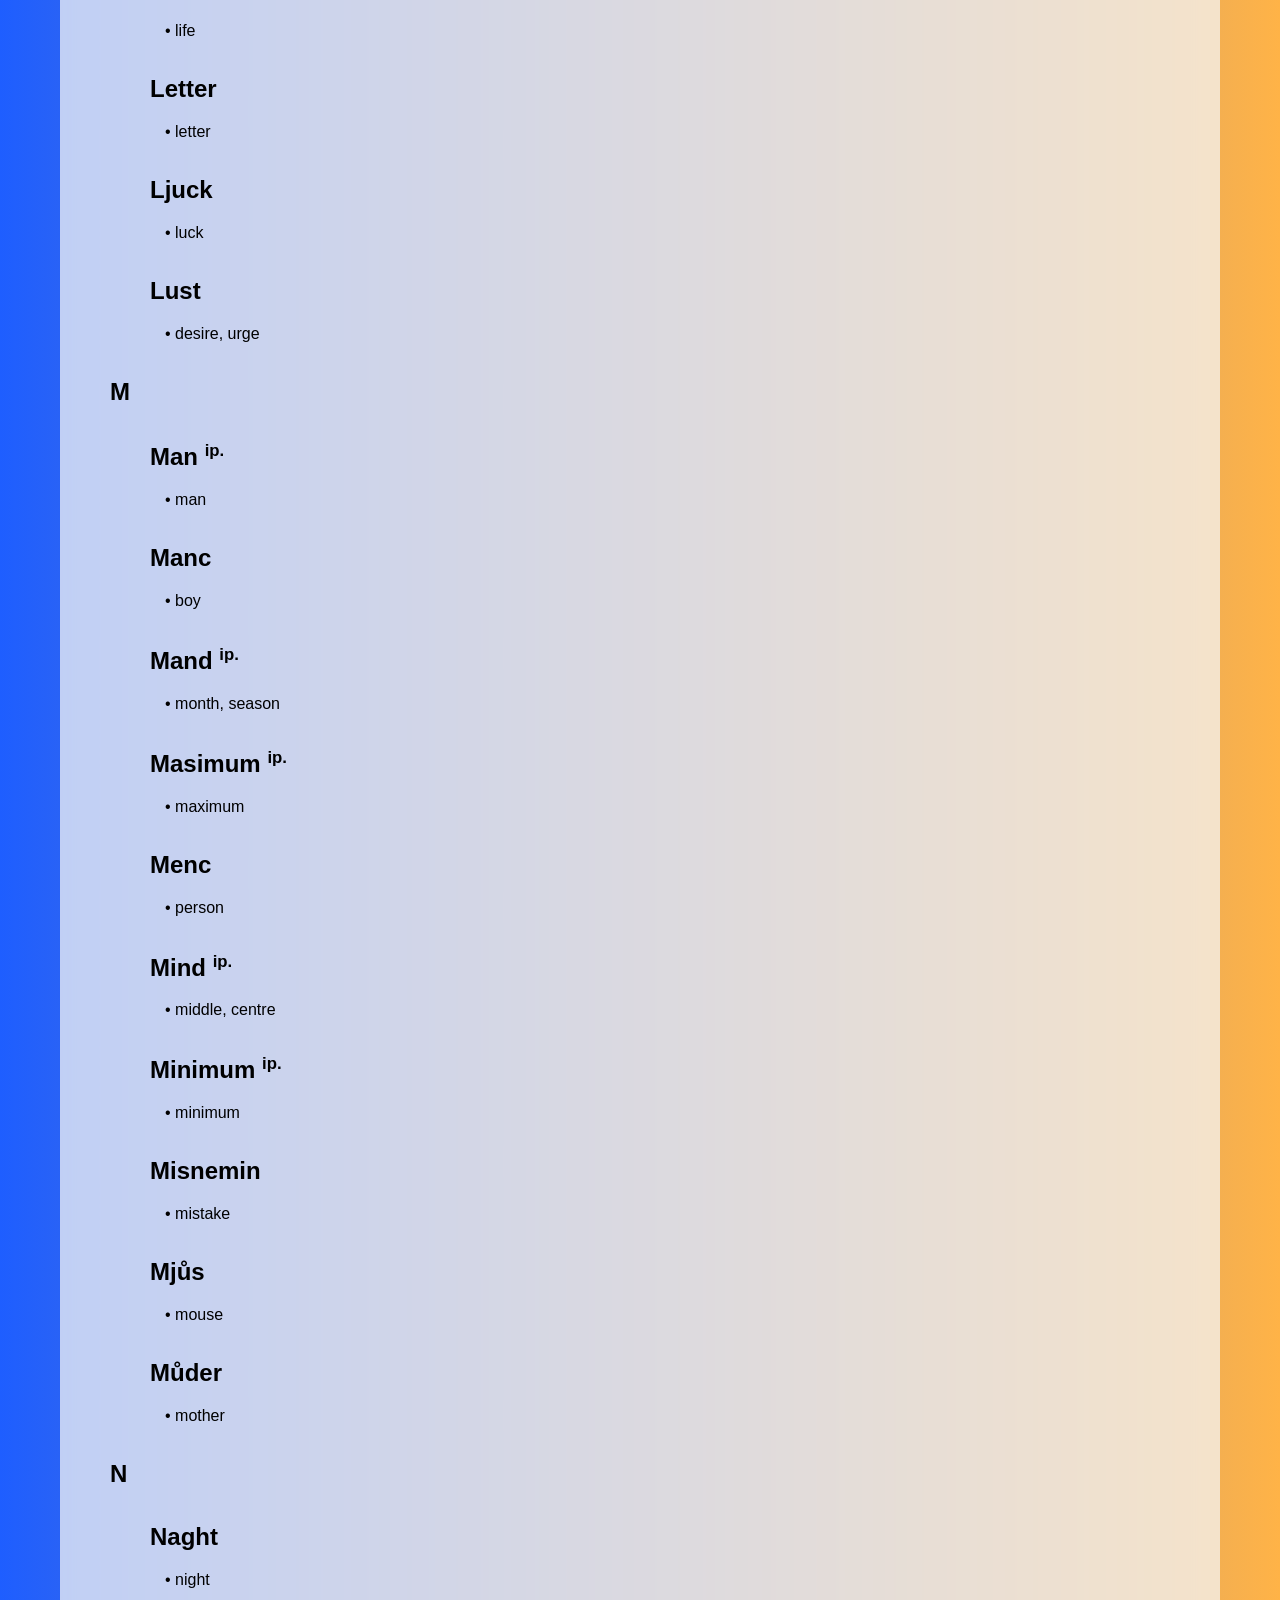
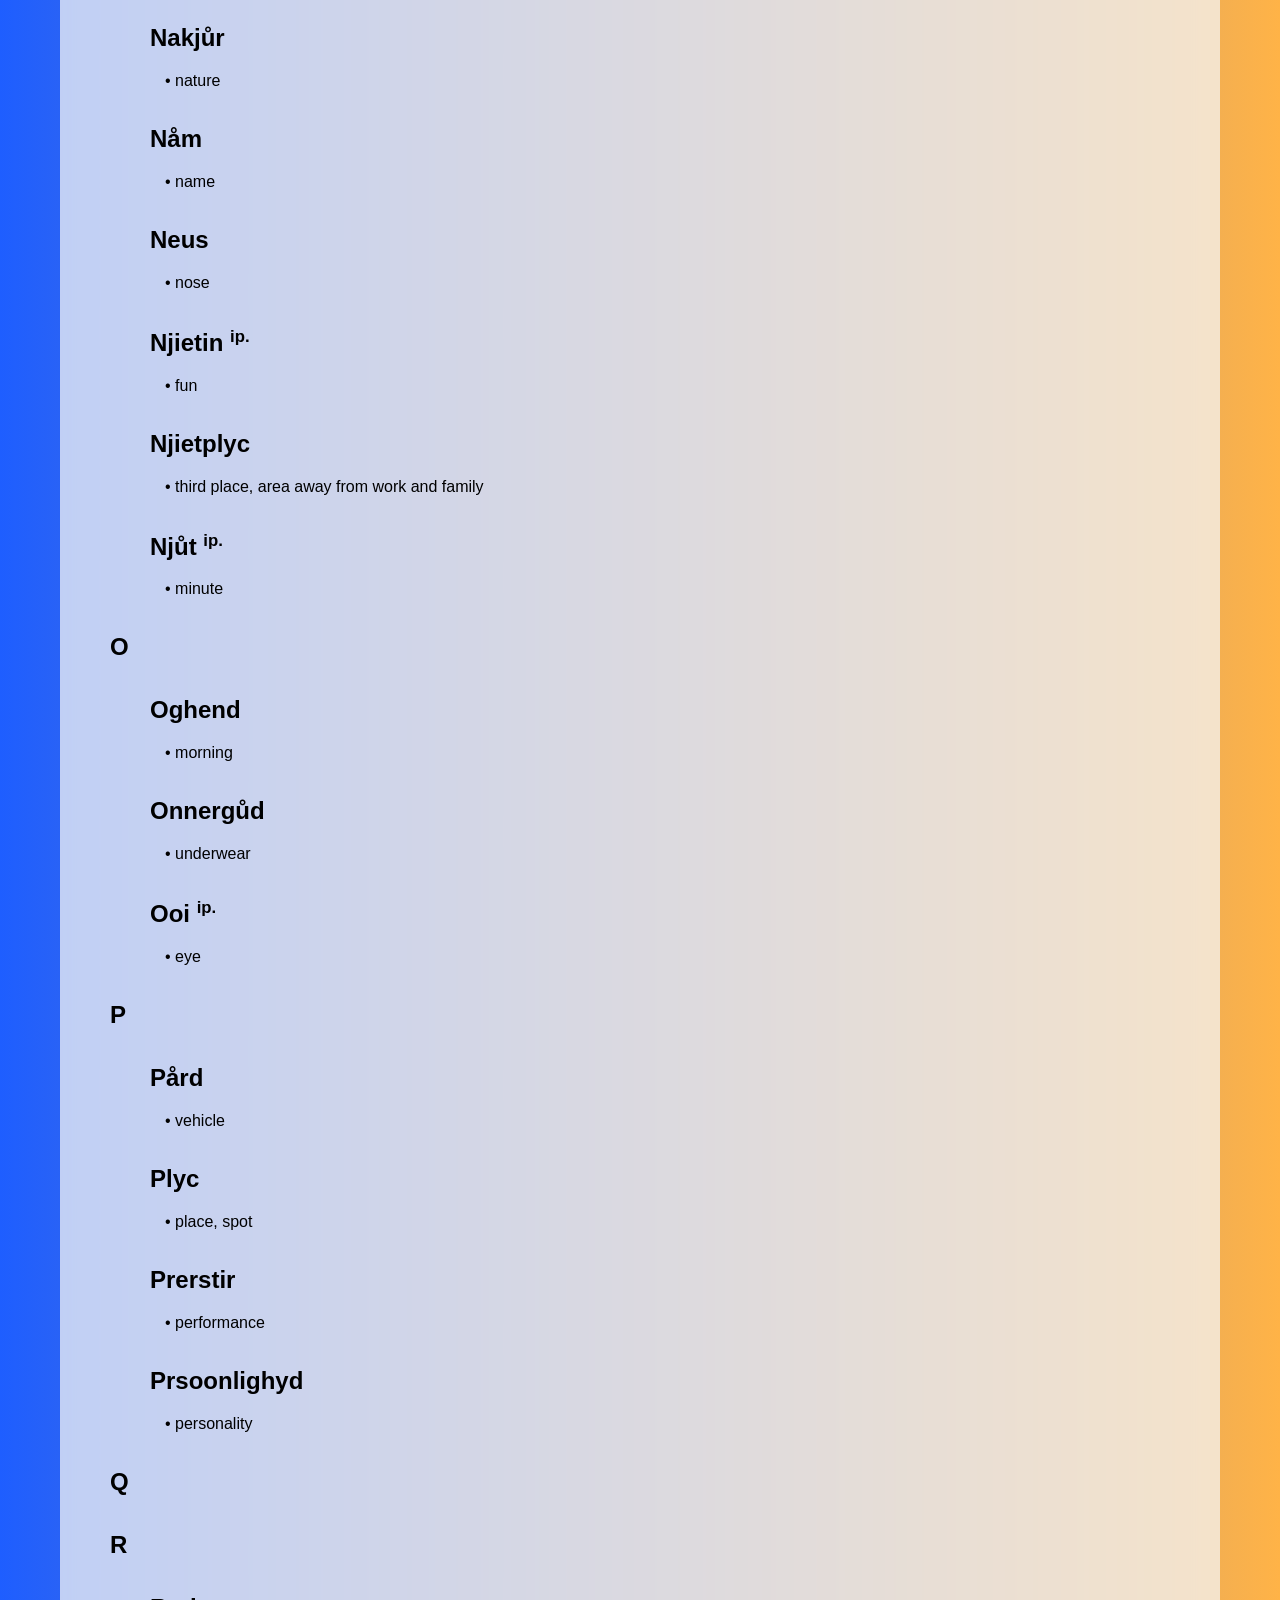
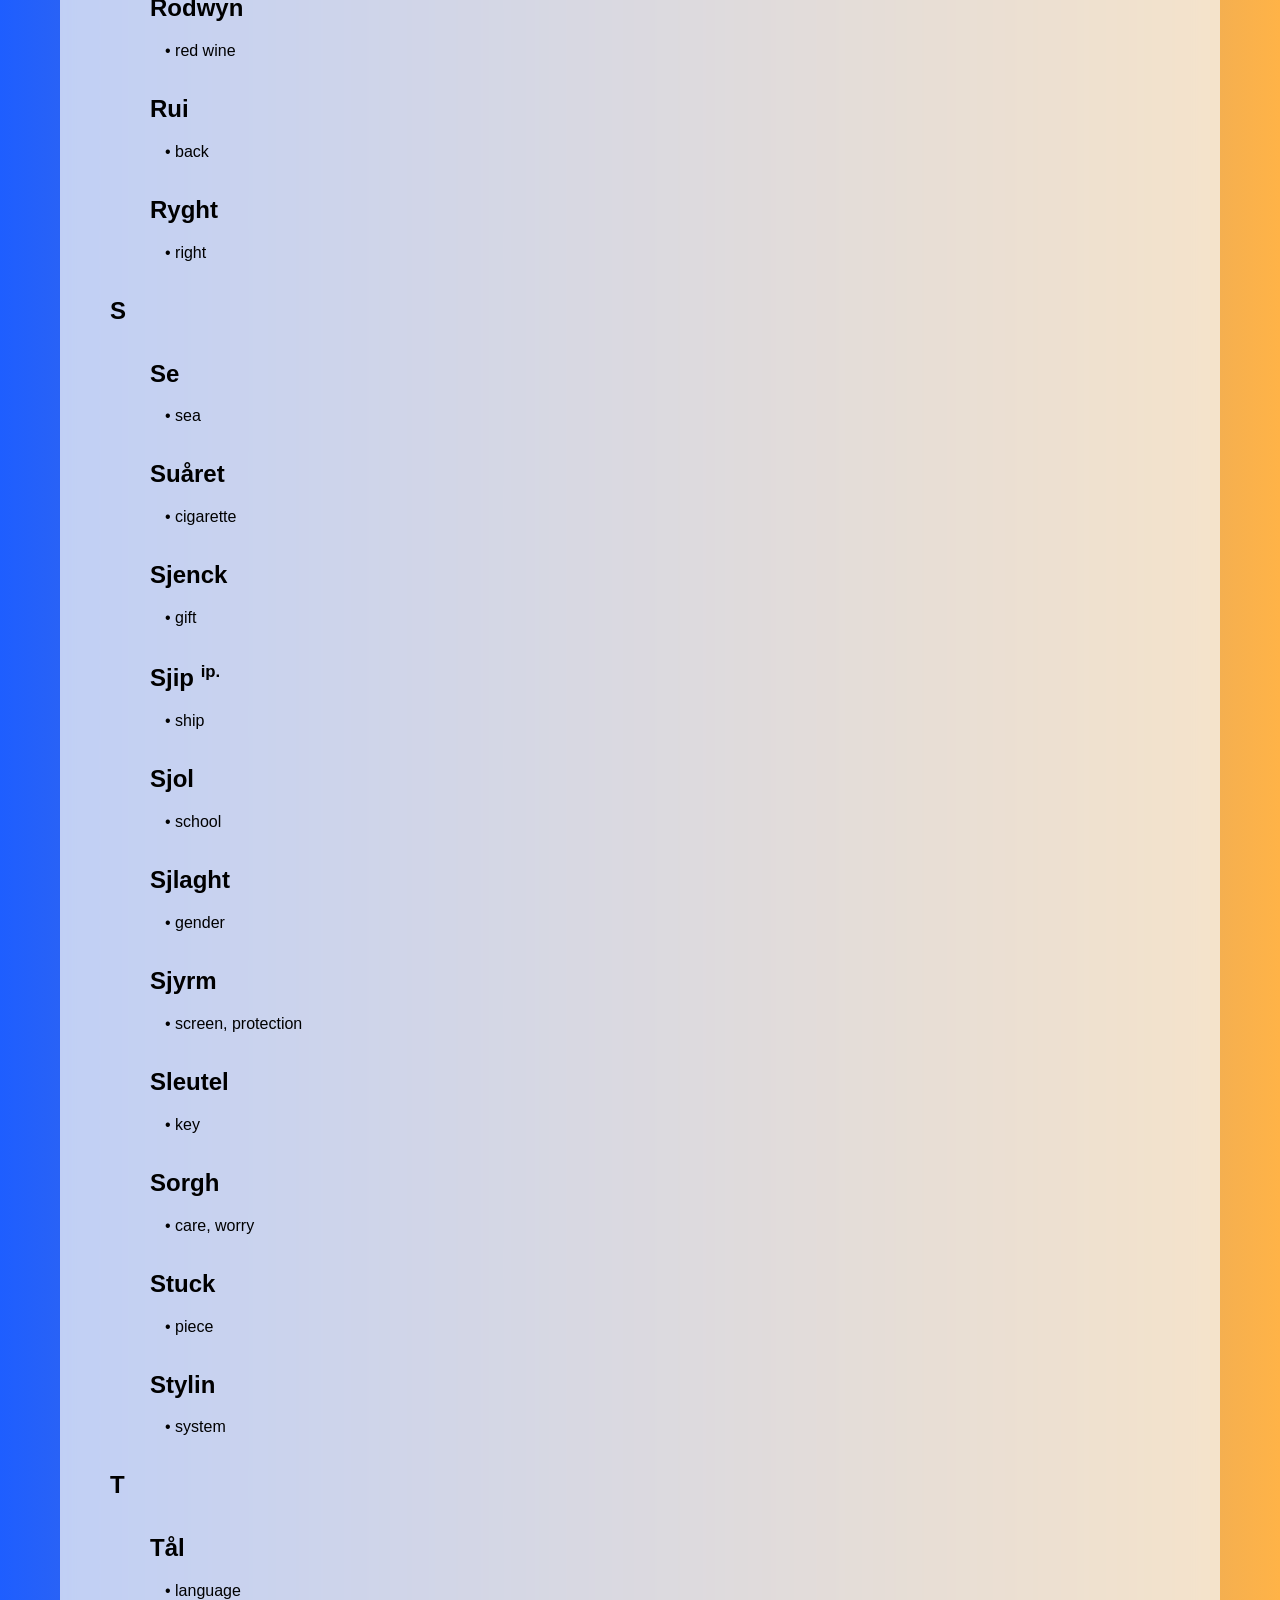
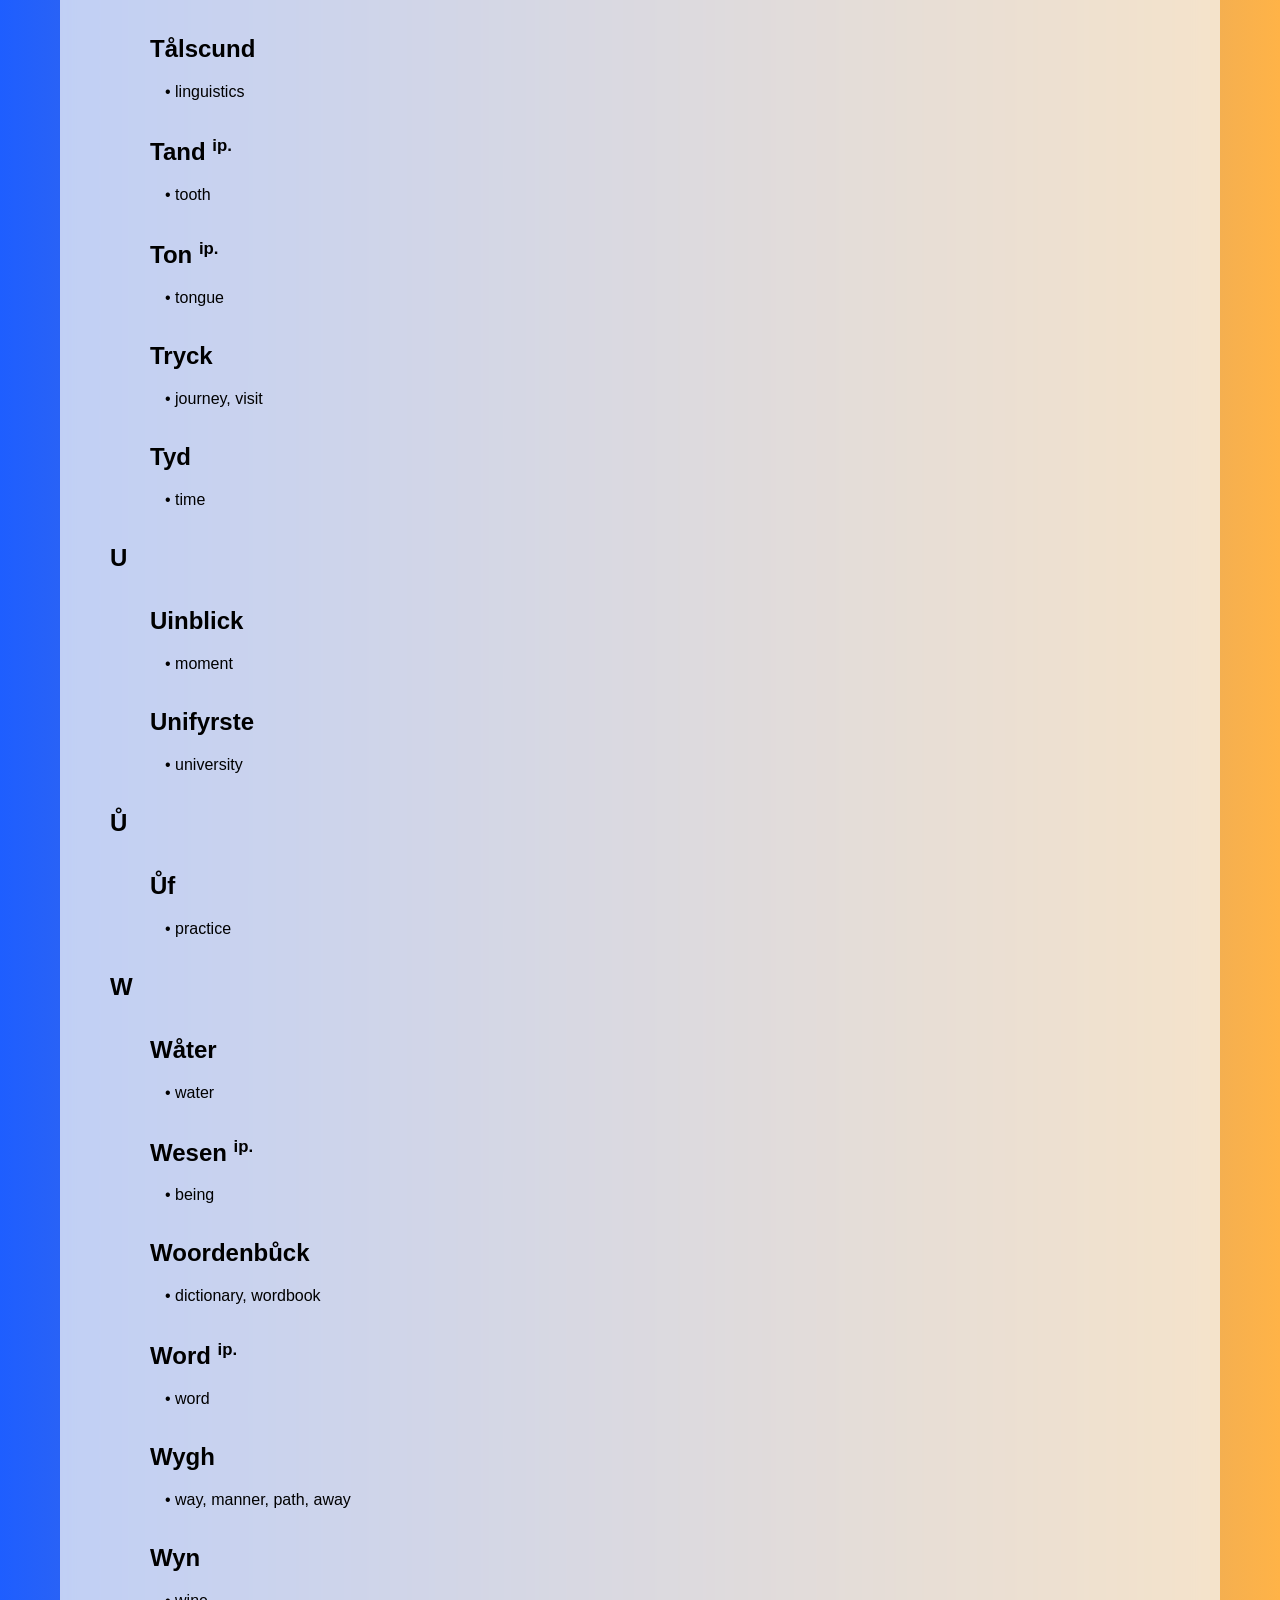
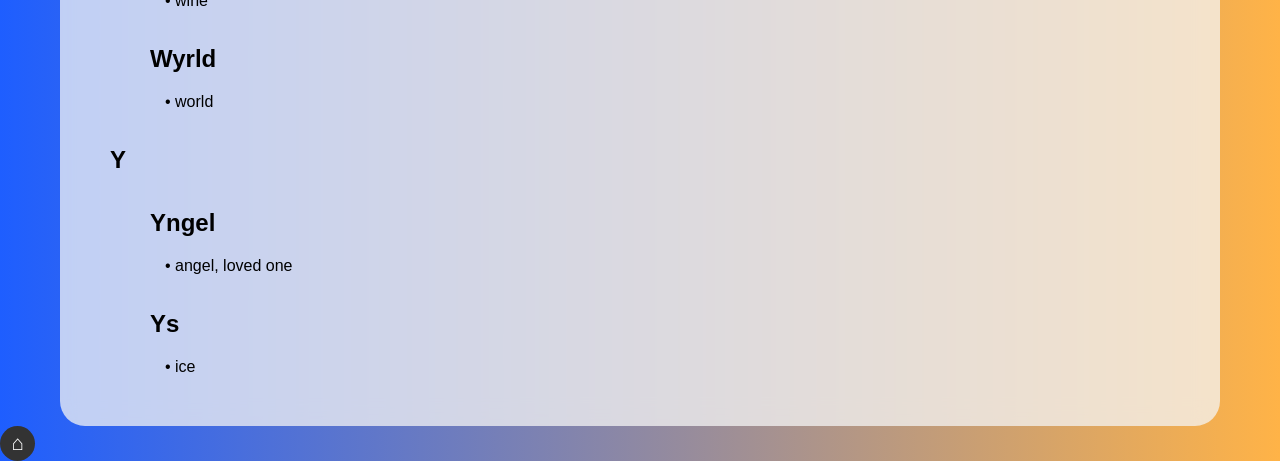
==== commit 5668381d: "Add files via upload" ====
--- a/dictionary.html
+++ b/dictionary.html
@@ -6,13 +6,19 @@
 </head>
 
 <body id="top">
+
 <div class="dictionary">
 
 <div class="title-area">
- 
+    <a href="index.html" class="nav-button">⌂</a>
+
+    <h1>
+        Frlands Syfstandighnåm Voordenbůck<br>
+        Farlandic Noun Dictionary
     </h1>
 </div>
-<div class="dictionary">
+
+
 <nav class="alphabet">
     <a href="#A">A</a>
     <a href="#Å">Å</a>
@@ -36,18 +42,11 @@
     <a href="#T">T</a>
     <a href="#U">U</a>
 	<a href="#Ů">Ů</a>
-    <a href="#V">V</a>
+    <a href="#W">W</a>
     <a href="#Y">Y</a>
 </nav>
 
-<br><div class="title-area">
-    <a href="index.html" class="nav-button">⌂</a>
-
-    <h1>
-        Frlands Syfstandighnåm Voordenbůck<br>
-        Farlandic Noun Dictionary
-    </h1>
-</div>
+
 <h2 id="A">A</h2>
 <br>
 <div class="entry" id="nA001">
@@ -83,7 +82,7 @@
 
 <div class="entry" id="nÅ003">
     <h2 class="word">
-        Årdvyldiscund <span class="ipa">[ˈʔɒɖˌvaɭ.ɖɪɕ.tɕʏ̃ˑʔ]</span>
+        Årdwyrldiscund <span class="ipa">[ˈʔɒɖˌvaɭ.ɖɪɕ.tɕʏ̃ˑʔ]</span>
     </h2>
 
     <p class="meaning">• geography</p>
@@ -166,20 +165,31 @@
     <p class="meaning">• mountain</p>
 </div>
 <h2 id="C">C</h2>
+
 <div class="entry" id="nC001">
     <h2 class="word">
         Cac <span class="ipa">[ˈkʰɐtɕ]</span>
     </h2>
-    <p class="meaning">• poop</p>
-</div>
+
+    <p class="meaning">
+        • poop
+        <br>
+        <a href="verbuary.html#vC001">→ related verb: cacen (to poop)</a>
+    </p>
+</div>
+
 
 <div class="entry" id="nC002">
     <h2 class="word">
         Cack <span class="ipa">[ˈkʰɐk]</span>
     </h2>
-    <p class="meaning">• shit</p>
-</div>
-
+
+    <p class="meaning">
+        • shit
+        <br>
+        <a href="verbuary.html#vC002">→ related verb: cacken (to shit)</a>
+    </p>
+</div>
 <div class="entry" id="nC003">
     <h2 class="word">
         Cant <span class="ipa">[ˈkʰɒ̃ˑʔ]</span>
@@ -189,7 +199,7 @@
 
 <div class="entry" id="nC004">
     <h2 class="word">
-        Cavirn <span class="ipa">[ˈkʰɐ.vɪɳ]</span>
+        Cafirn <span class="ipa">[ˈkʰɐ.vɪɳ]</span>
     </h2>
     <p class="meaning">• cave, grotte, large submerged opening</p>
 </div>
@@ -258,7 +268,12 @@
     <h2 class="word">
         Denck <span class="ipa">[dẽɪ̃k]</span>
     </h2>
-    <p class="meaning">• thought</p>
+
+    <p class="meaning">
+        • thought
+        <br>
+        <a href="verbuary.html#vD001">→ related verb: dencen (think)</a>
+    </p>
 </div>
 
 <div class="entry" id="nD003">
@@ -440,7 +455,7 @@
 
 <div class="entry" id="nF020">
     <h2 class="word">
-        Fylighhyd <span class="ipa">[ˈfa.lɪ.ʝ̤a̤ʔ]</span>
+        Fylighyd <span class="ipa">[ˈfa.lɪ.jaaʔ]</span>
     </h2>
     <p class="meaning">• safety</p>
 </div>
@@ -491,10 +506,10 @@
         Håfin <span class="plural-info">ip.
             <span class="plural-popup">
                 <strong>Plural:</strong> Hafinis<br>
-                <strong>IPA:</strong> [ɦɐ̤ˈfɪ̃.nɪs]
-            </span>
-        </span>
-        <span class="ipa">[ˈɦɒ̤.fɪ̃ɲ]</span>
+                <strong>IPA:</strong> [ɦɐ̤ˈvɪ̃.nɪs]
+            </span>
+        </span>
+        <span class="ipa">[ˈɦɒ̤.vɪ̃ɲ]</span>
     </h2>
     <p class="meaning">• harbour</p>
 </div>
@@ -627,7 +642,7 @@
                 <strong>IPA:</strong> [ˈlɪf.mɪ̃ɲ] / [ˈlɛf.mɪ̃ɲ]
             </span>
         </span>
-        <span class="ipa">[ˈleɪ.fɱ]</span>
+        <span class="ipa">[ˈleɪ.vɱ]</span>
     </h2>
     <p class="meaning">• life</p>
 </div>
@@ -690,13 +705,13 @@
 
 <div class="entry" id="nM004">
     <h2 class="word">
-        Masjimum <span class="plural-info">ip.
+        Masimum <span class="plural-info">ip.
             <span class="plural-popup">
                 <strong>Plural:</strong> Masjimums<br>
-                <strong>IPA:</strong> [ˈmɐ.ʑɪ̃.mʏ̃ms]
-            </span>
-        </span>
-        <span class="ipa">[ˈmɐ.ʑɪ̃.mʏ̃m]</span>
+                <strong>IPA:</strong> [ˈmɐ.zɪ̃.mʏ̃ms]
+            </span>
+        </span>
+        <span class="ipa">[ˈmɐ.zɪ̃.mʏ̃m]</span>
     </h2>
     <p class="meaning">• maximum</p>
 </div>
@@ -766,7 +781,7 @@
 
 <div class="entry" id="nN002">
     <h2 class="word">
-        Natjůr <span class="ipa">[ˈnɐ.tɕɯɘ]</span>
+        Nakjůr <span class="ipa">[ˈnɐ.tɕɯɘ]</span>
     </h2>
     <p class="meaning">• nature</p>
 </div>
@@ -847,12 +862,6 @@
     <p class="meaning">• eye</p>
 </div>
 
-<div class="entry" id="nO004">
-    <h2 class="word">
-        Ooinblick <span class="ipa">[ˈʔɔ̃ʏ̃ɪ̃ɲ.blɪk]</span>
-    </h2>
-    <p class="meaning">• moment</p>
-</div>
 
 <h2 id="P">P</h2>
 
@@ -879,7 +888,7 @@
 
 <div class="entry" id="nP004">
     <h2 class="word">
-        Prsoonlighhyd <span class="ipa">[ˈpʂõʊ̃n.lɪ.ʝ̤a̤ʔ]</span>
+        Prsoonlighyd <span class="ipa">[ˈpʂõʊ̃n.lɪ.jaʔ]</span>
     </h2>
     <p class="meaning">• personality</p>
 </div>
@@ -890,7 +899,7 @@
 
 <div class="entry" id="nR001">
     <h2 class="word">
-        Rodvyn <span class="ipa">[ˈɻɔʔˌvãŋ]</span>
+        Rodwyn <span class="ipa">[ˈɻɔʔˌvãŋ]</span>
     </h2>
     <p class="meaning">• red wine</p>
 </div>
@@ -950,7 +959,7 @@
         Sjol <span class="ipa">[ˈɕoʊ]</span>
     </h2>
     <p class="meaning">• school</p>
-</div>
+</div> 
 
 <div class="entry" id="nS006">
     <h2 class="word">
@@ -1054,9 +1063,16 @@
 
 <h2 id="U">U</h2>
 
+<div class="entry" id="nU002">
+    <h2 class="word">
+        Uinblick <span class="ipa">[ˈʔʏ̃ɪ̃ɲ.blɪk]</span>
+    </h2>
+    <p class="meaning">• moment</p>
+</div>
+
 <div class="entry" id="nU001">
     <h2 class="word">
-        Univyrste <span class="ipa">[ʔʏ.nɪˈvaˌʂʈeɪ]</span>
+        Unifyrste <span class="ipa">[ʔʏ.nɪˈvaˌʂʈeɪ]</span>
     </h2>
     <p class="meaning">• university</p>
 </div>
@@ -1072,20 +1088,20 @@
 </div>
 
 
-<h2 id="V">V</h2>
-
-<div class="entry" id="nV001">
-    <h2 class="word">
-        Våter <span class="ipa">[ˈvɒ.ʔɘ]</span>
+<h2 id="W">W</h2>
+
+<div class="entry" id="nW001">
+    <h2 class="word">
+        Wåter <span class="ipa">[ˈvɒ.ʔɘ]</span>
     </h2>
     <p class="meaning">• water</p>
 </div>
 
-<div class="entry" id="nV002">
-    <h2 class="word">
-        Vesen <span class="plural-info">ip.
-            <span class="plural-popup">
-                <strong>Plural:</strong> Visnis<br>
+<div class="entry" id="nW002">
+    <h2 class="word">
+        Wesen <span class="plural-info">ip.
+            <span class="plural-popup">
+                <strong>Plural:</strong> Wisnis<br>
                 <strong>IPA:</strong> [ˈvɪs.nɪs]
             </span>
         </span>
@@ -1093,17 +1109,17 @@
     </h2>
     <p class="meaning">• being</p>
 </div>
-<div class="entry" id="nV007">
-    <h2 class="word">
-        Voordenbůck <span class="ipa">[ˈvoʊ.ɖɳˌbɯk]</span>
+<div class="entry" id="nW007">
+    <h2 class="word">
+        Woordenbůck <span class="ipa">[ˈvoʊ.ɖɳˌbɯk]</span>
     </h2>
     <p class="meaning">• dictionary, wordbook</p>
 </div>
-<div class="entry" id="nV003">
+<div class="entry" id="nW003">
  <h2 class="word">
-        Vord <span class="plural-info">ip.
-            <span class="plural-popup">
-                <strong>Plural:</strong> Voorden<br>
+        Word <span class="plural-info">ip.
+            <span class="plural-popup">
+                <strong>Plural:</strong> Woorden<br>
                 <strong>IPA:</strong> [ˈvoʊ.ɖɳ]
             </span>
         </span>
@@ -1113,23 +1129,23 @@
     <p class="meaning">• word</p>
 </div>
 
-<div class="entry" id="nV004">
-    <h2 class="word">
-        Vygh <span class="ipa">[ˈvaɪ]</span>
+<div class="entry" id="nW004">
+    <h2 class="word">
+        Wygh <span class="ipa">[ˈvaɪ]</span>
     </h2>
     <p class="meaning">• way, manner, path, away</p>
 </div>
 
-<div class="entry" id="nV005">
-    <h2 class="word">
-        Vyn <span class="ipa">[ˈvãŋ]</span>
+<div class="entry" id="nW005">
+    <h2 class="word">
+        Wyn <span class="ipa">[ˈvãŋ]</span>
     </h2>
     <p class="meaning">• wine</p>
 </div>
 
-<div class="entry" id="nV006">
-    <h2 class="word">
-        Vyrld <span class="ipa">[ˈvaɭʔ]</span>
+<div class="entry" id="nW006">
+    <h2 class="word">
+        Wyrld <span class="ipa">[ˈvaɭʔ]</span>
     </h2>
     <p class="meaning">• world</p>
 </div>
@@ -1151,6 +1167,5 @@
     <p class="meaning">• ice</p>
 </div>
 </div>
-</div>
 <a href="#top" class="nav-button top-button">⌂</a>
-</body+</body>
--- a/style.css
+++ b/style.css
@@ -165,4 +165,103 @@
 
 .word:hover .ipa {
     display: inline;
+}
+
+.search-box {
+    text-align: center;
+    margin: 30px auto;
+}
+
+#search {
+    width: 300px;
+    padding: 12px;
+    font-size: 18px;
+    border: 2px solid #555;
+    border-radius: 5px;
+    font-family: inherit;
+}
+
+.search-box button {
+    padding: 12px 20px;
+    margin-left: 10px;
+    font-size: 18px;
+    cursor: pointer;
+    border-radius: 5px;
+    border: none;
+}
+
+
+#results {
+    margin-top: 20px;
+}
+
+
+#results .entry {
+    margin-bottom: 15px;
+    padding: 10px;
+}
+
+
+#results a {
+    text-decoration: none;
+}
+
+
+#results a:hover {
+    text-decoration: underline;
+}
+
+table {
+    width: 80%;
+    margin: 20px auto;
+    border-collapse: collapse;
+
+    background: rgba(255,255,255,0.35);
+    border-radius: 15px;
+    overflow: hidden;
+}
+
+
+th {
+    background: rgba(255,255,255,0.5);
+    padding: 12px;
+    text-align: left;
+    font-size: 1.1em;
+}
+
+
+td {
+    padding: 10px 12px;
+    border-bottom: 1px solid rgba(0,0,0,0.15);
+}
+
+
+tr:last-child td {
+    border-bottom: none;
+}
+
+
+.card {
+    background: rgba(255,255,255,0.4);
+    padding: 20px;
+    margin: 20px auto;
+    border-radius: 20px;
+
+    width: fit-content;
+    max-width: 80%;
+}
+
+
+.card p {
+    text-align: center;
+}
+
+
+.word {
+    font-weight: bold;
+}
+
+
+h2 {
+    margin-top: 35px;
 }
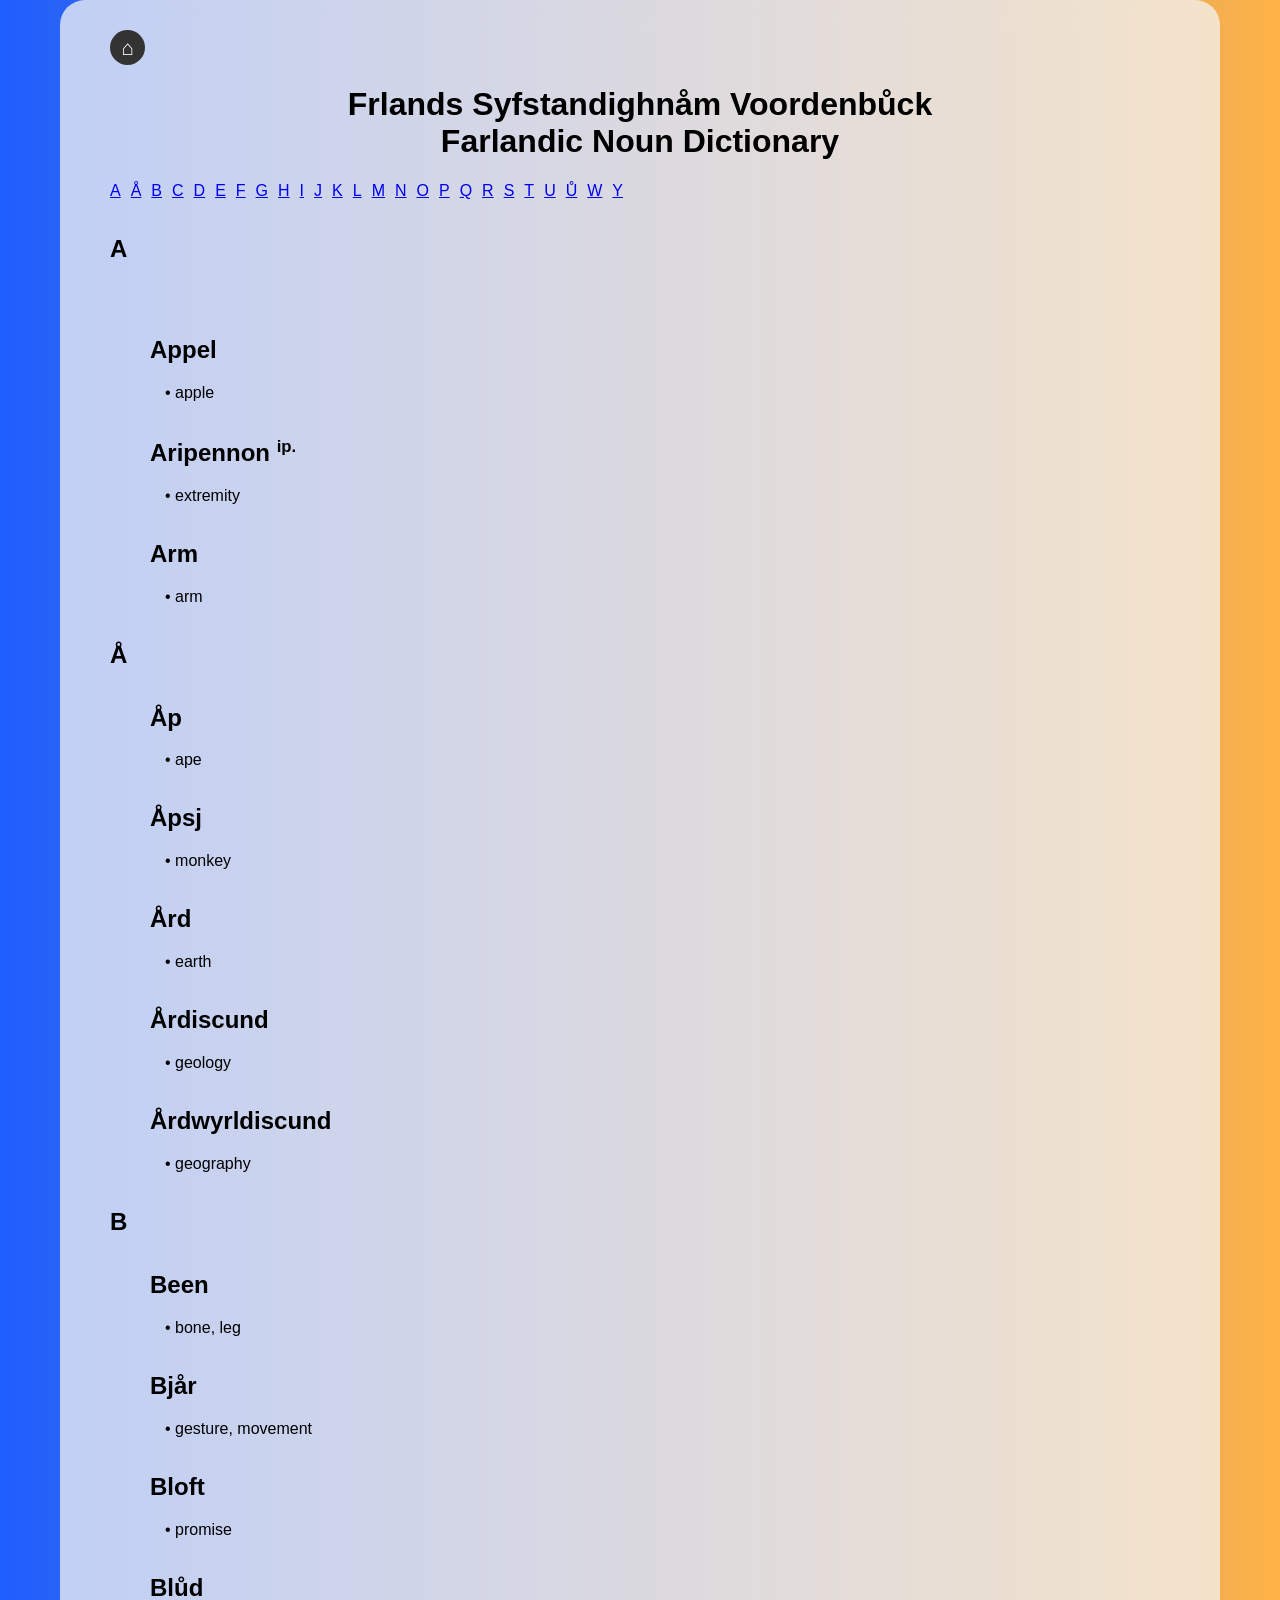
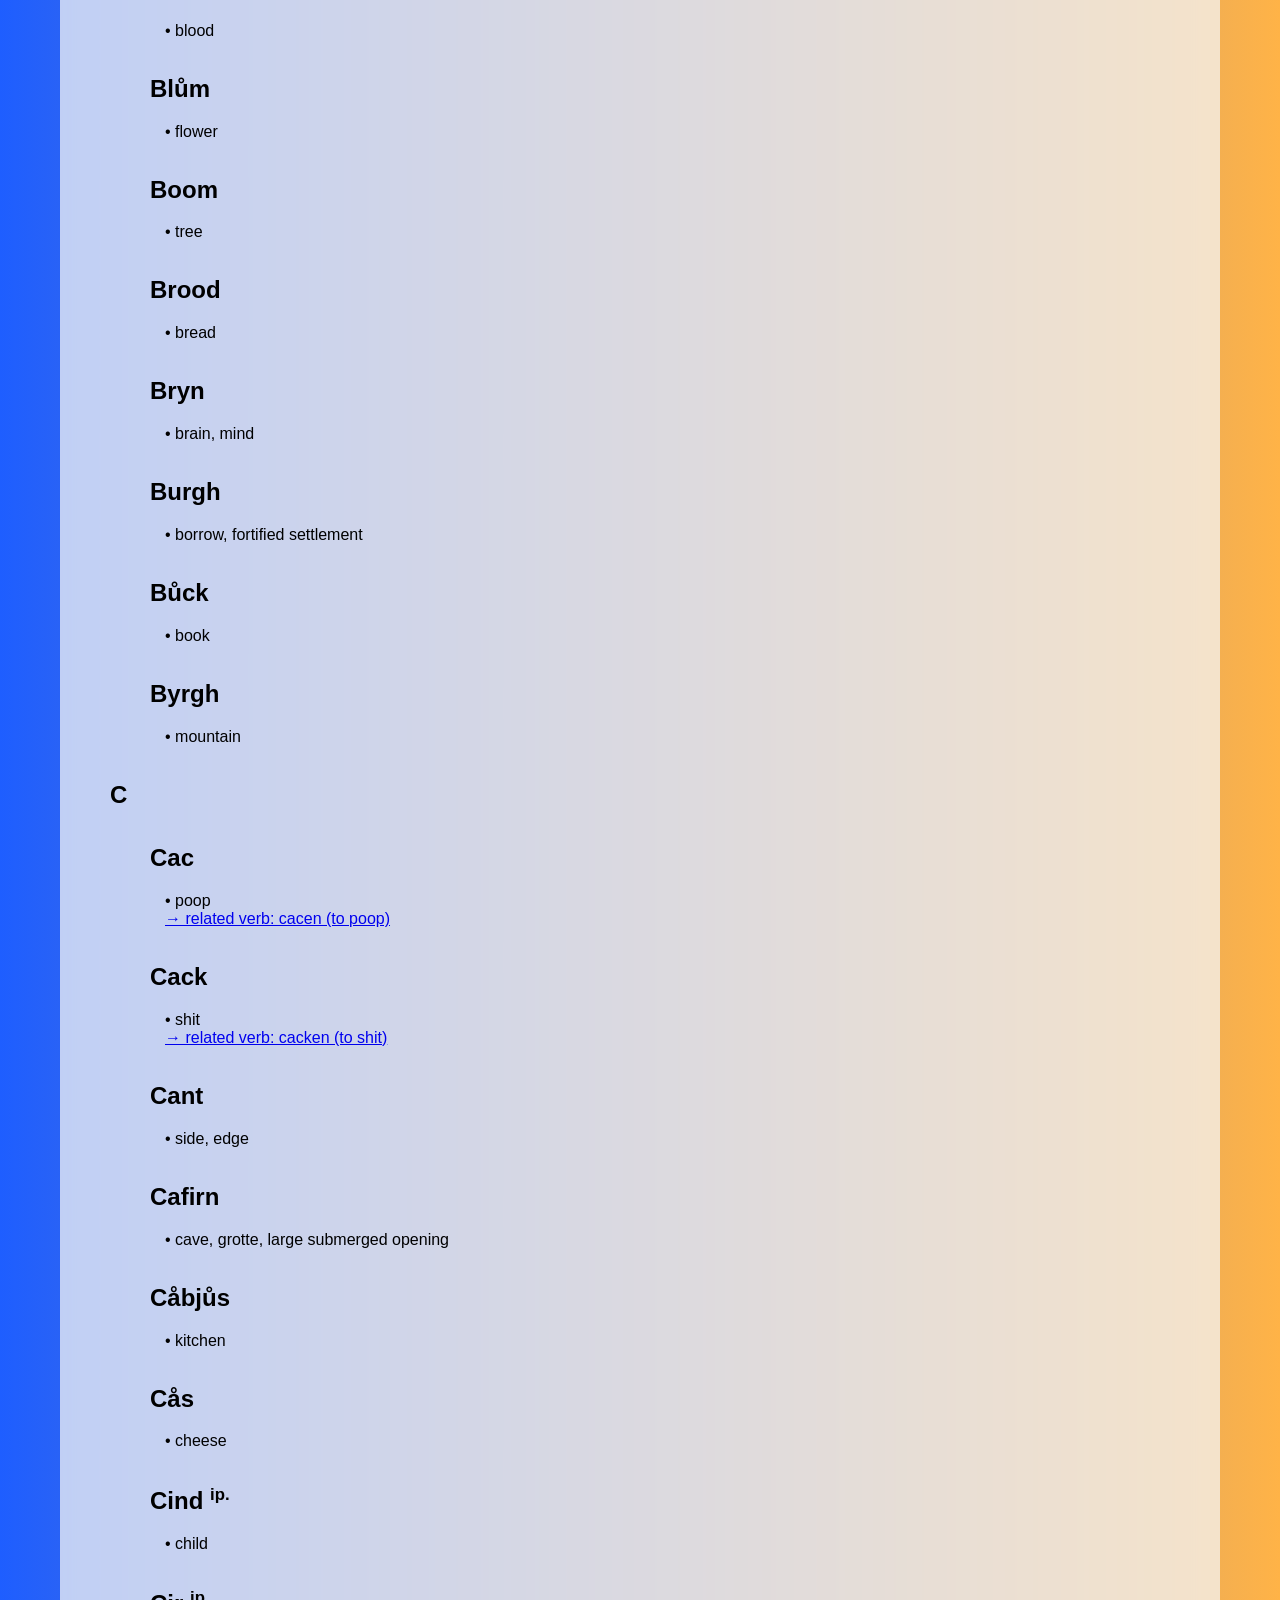
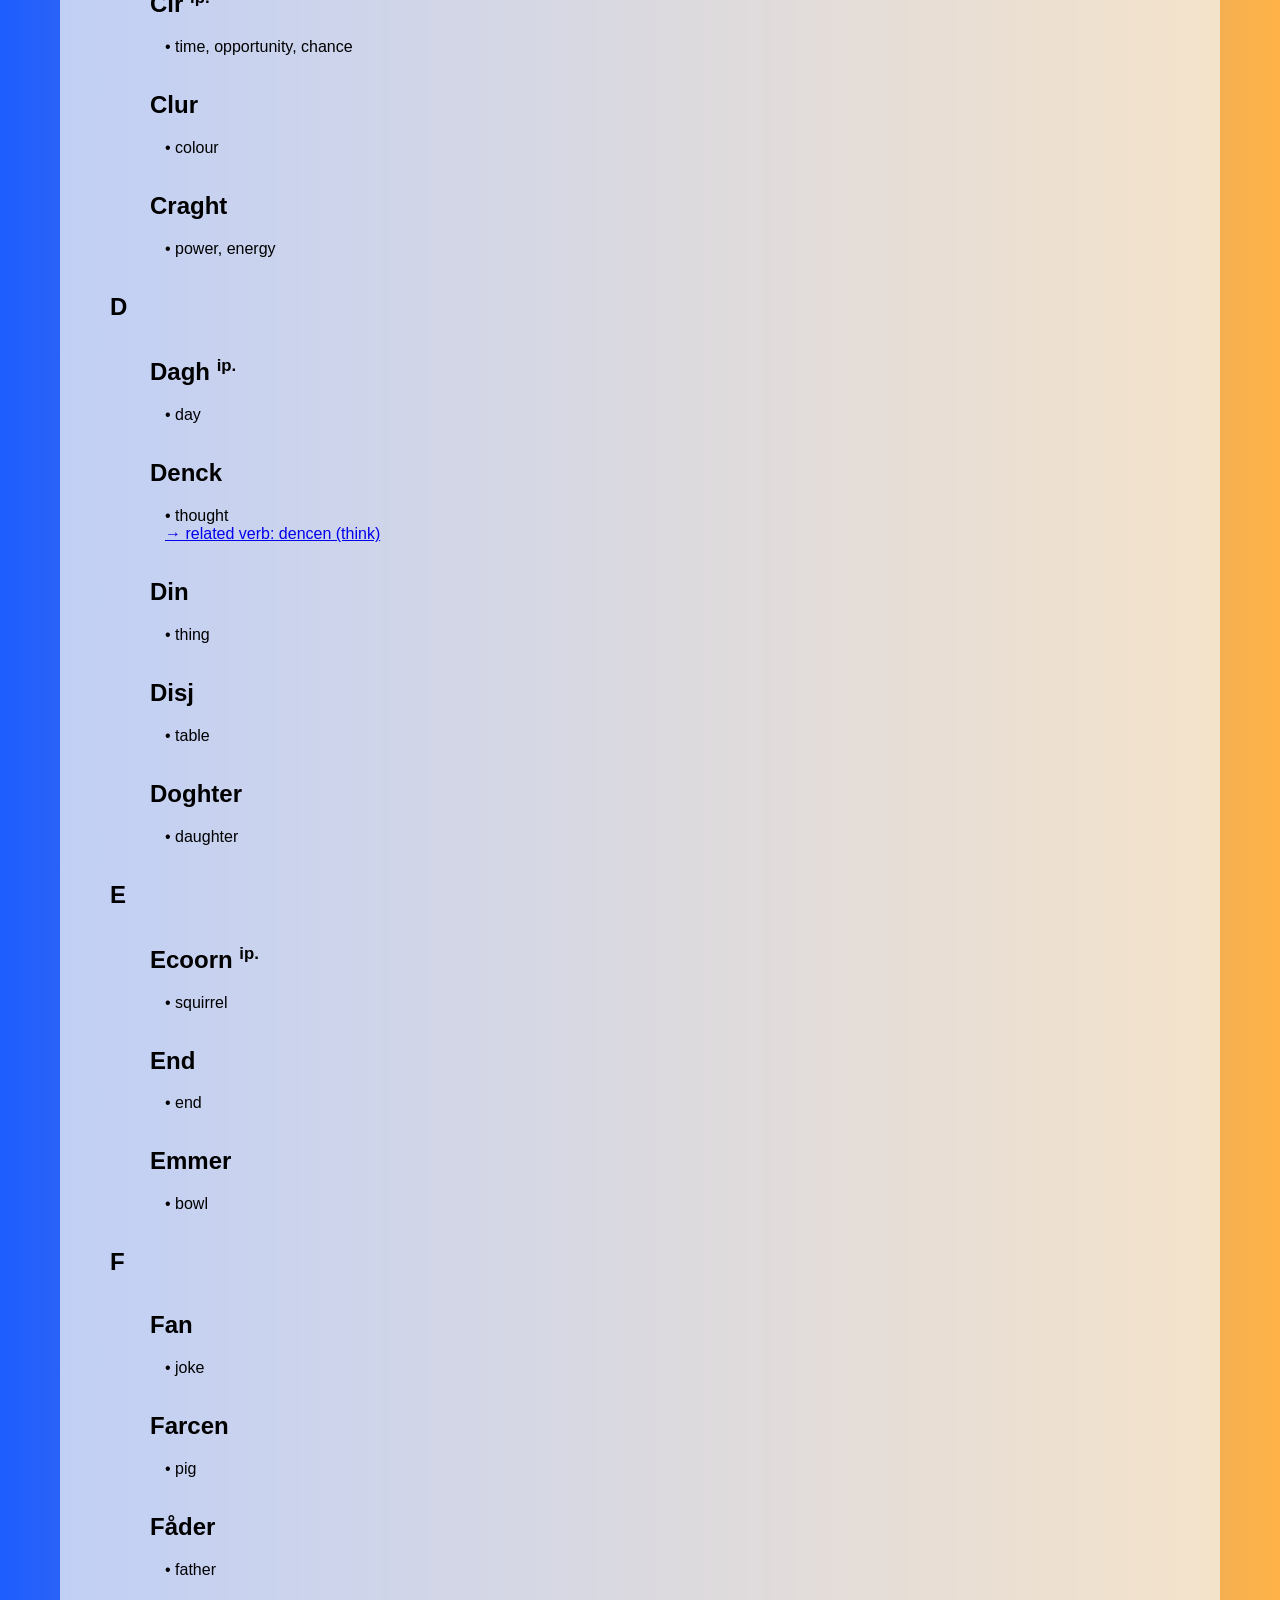
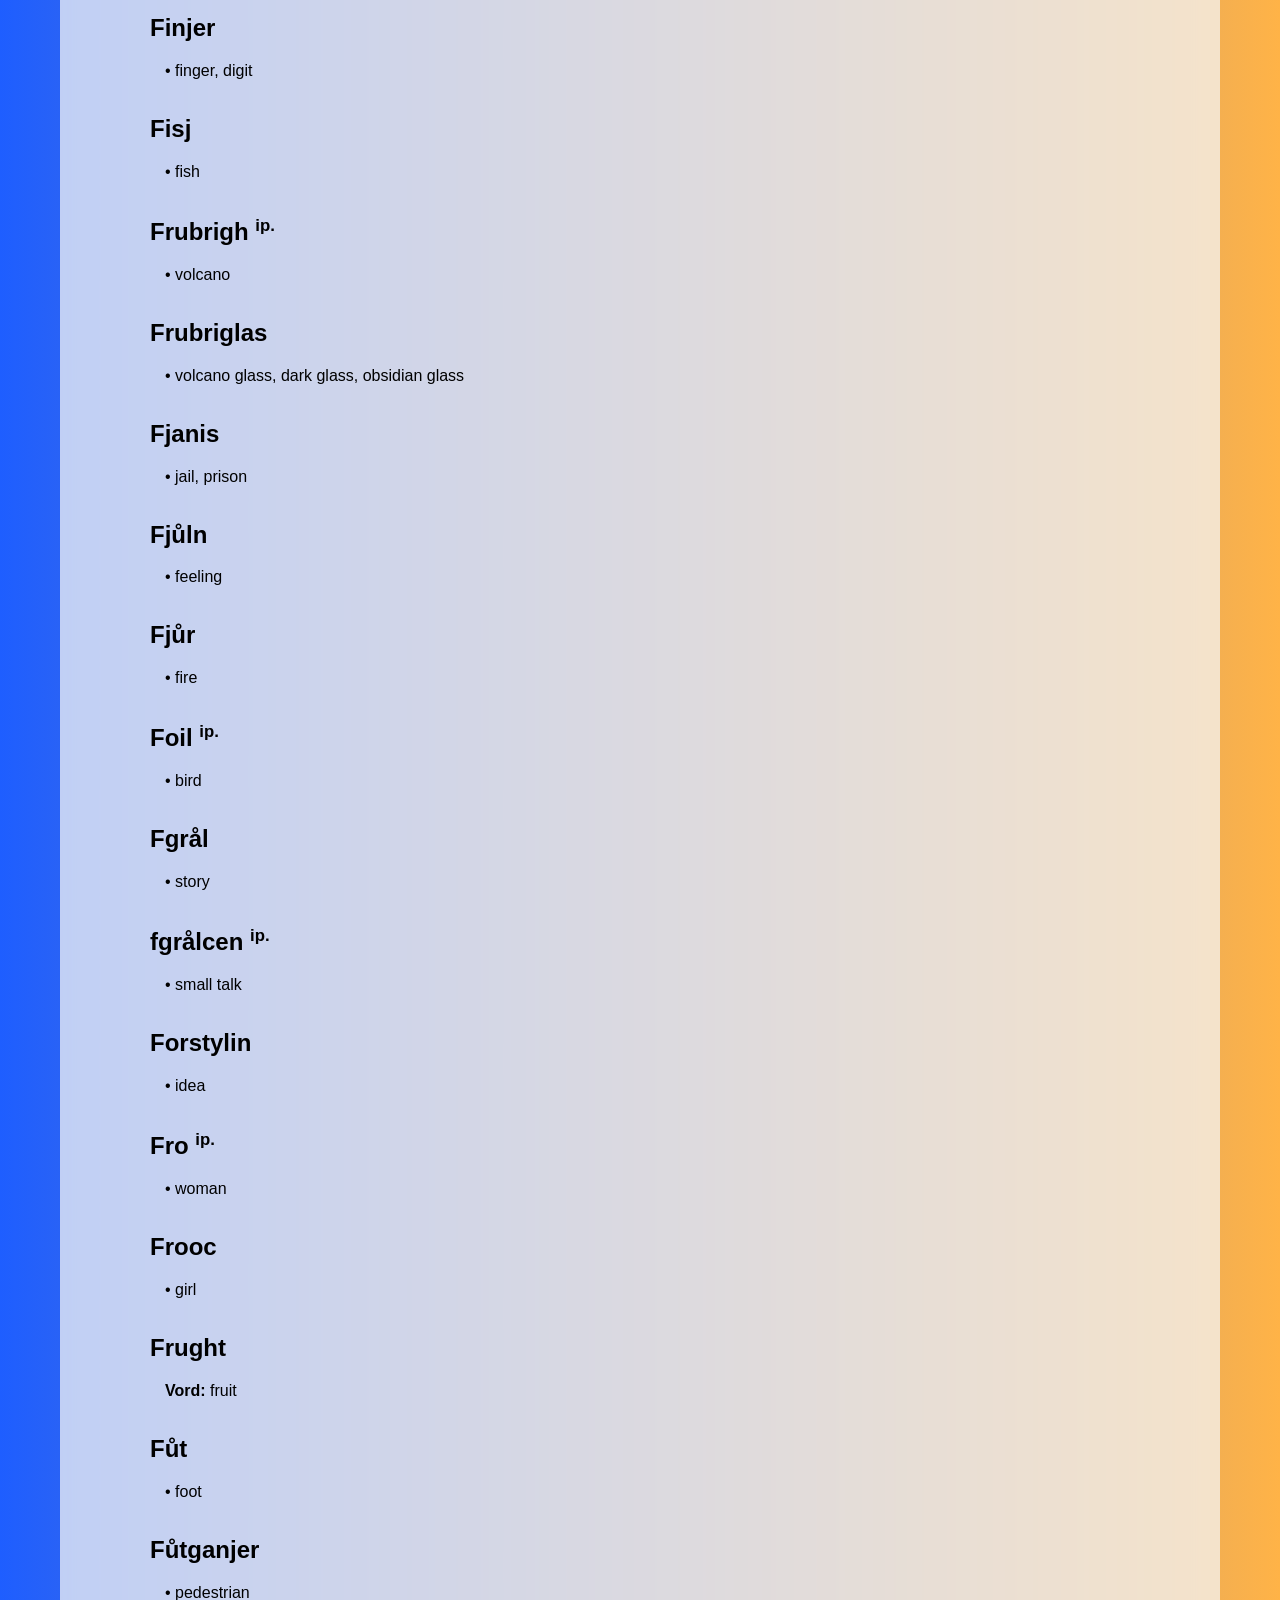
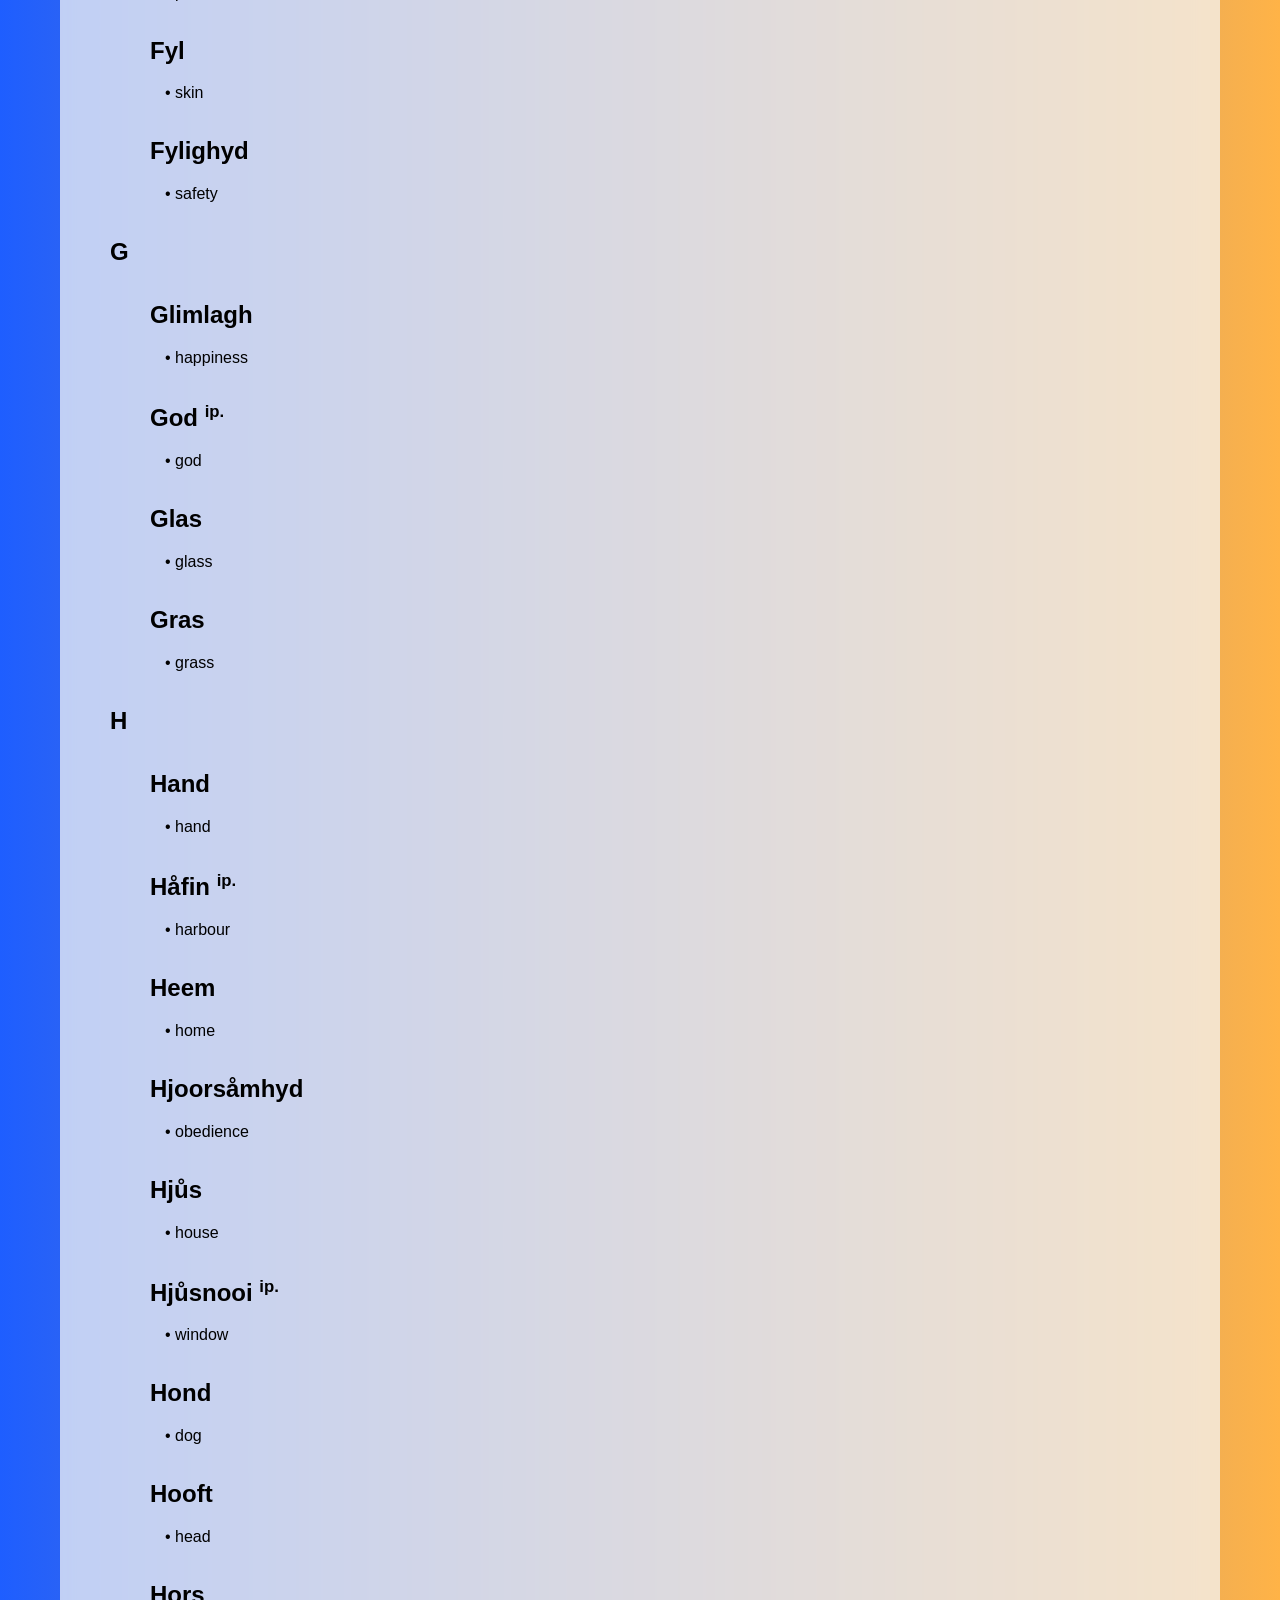
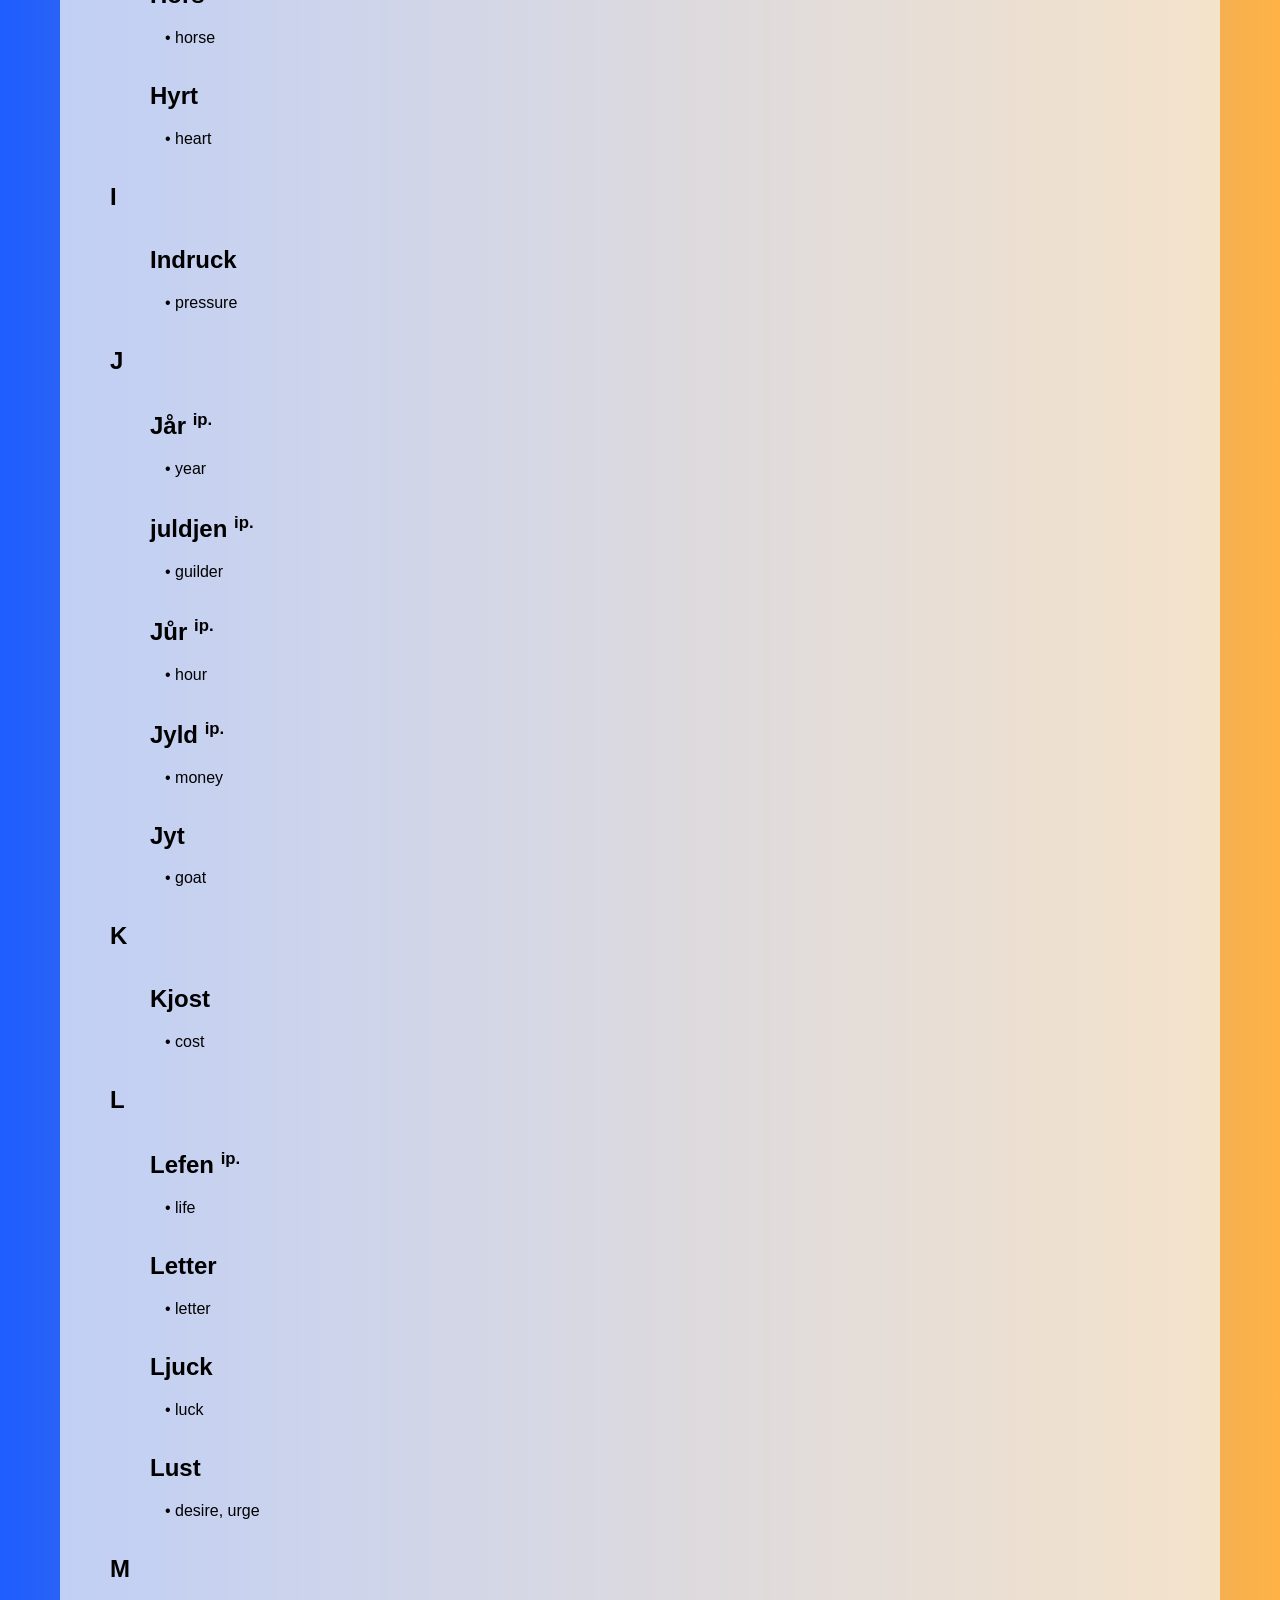
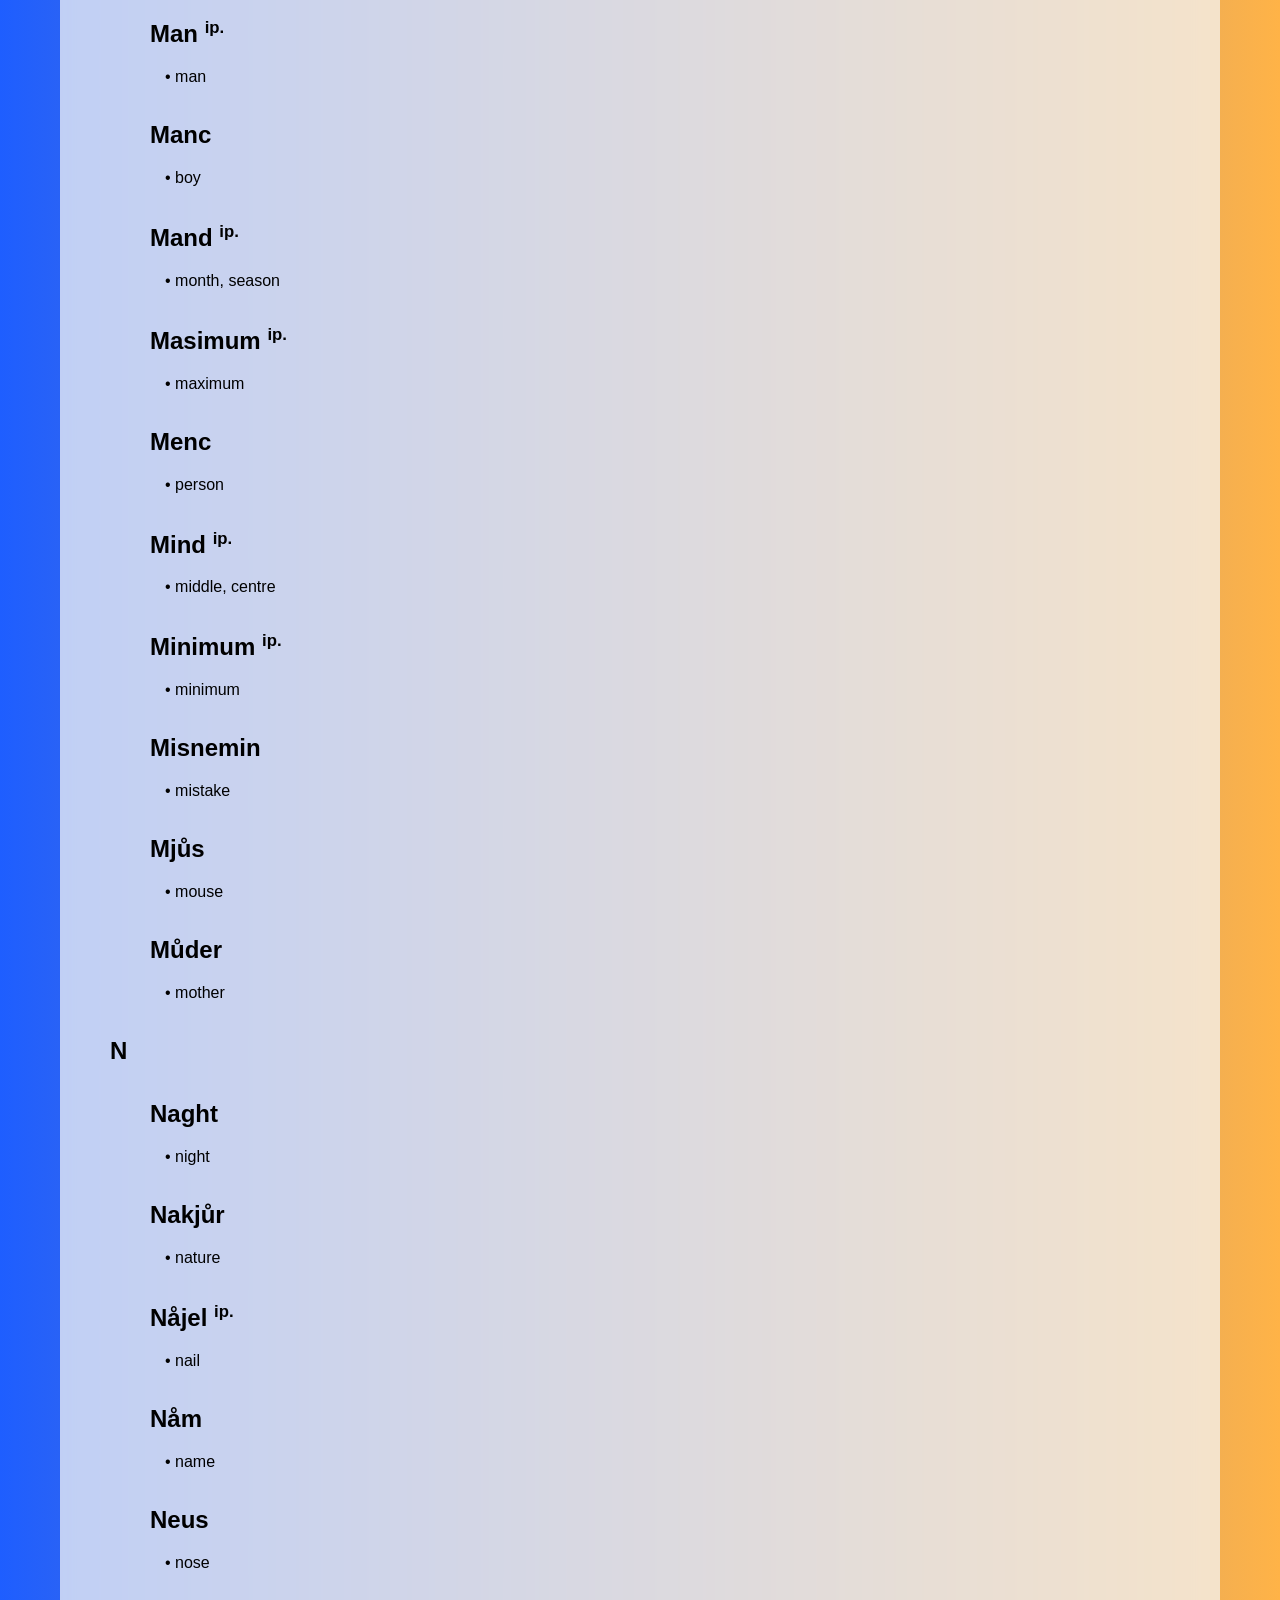
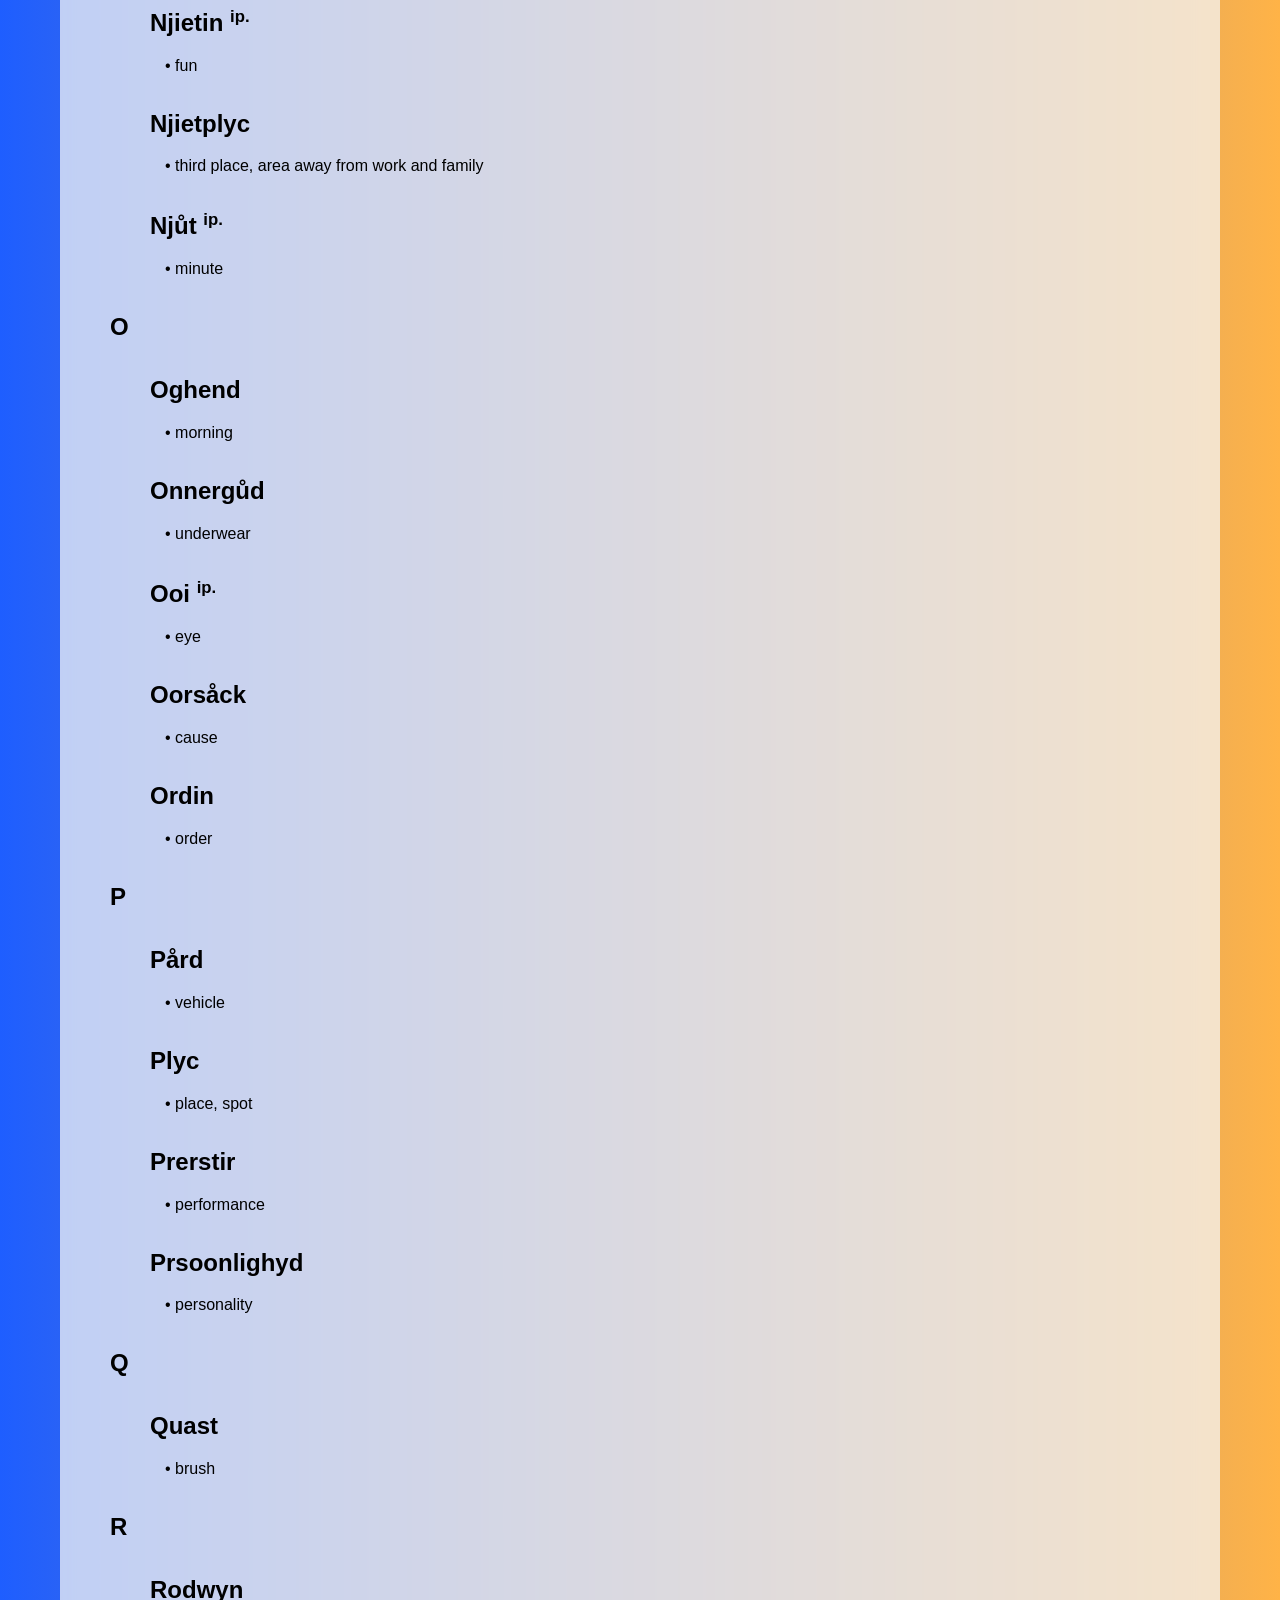
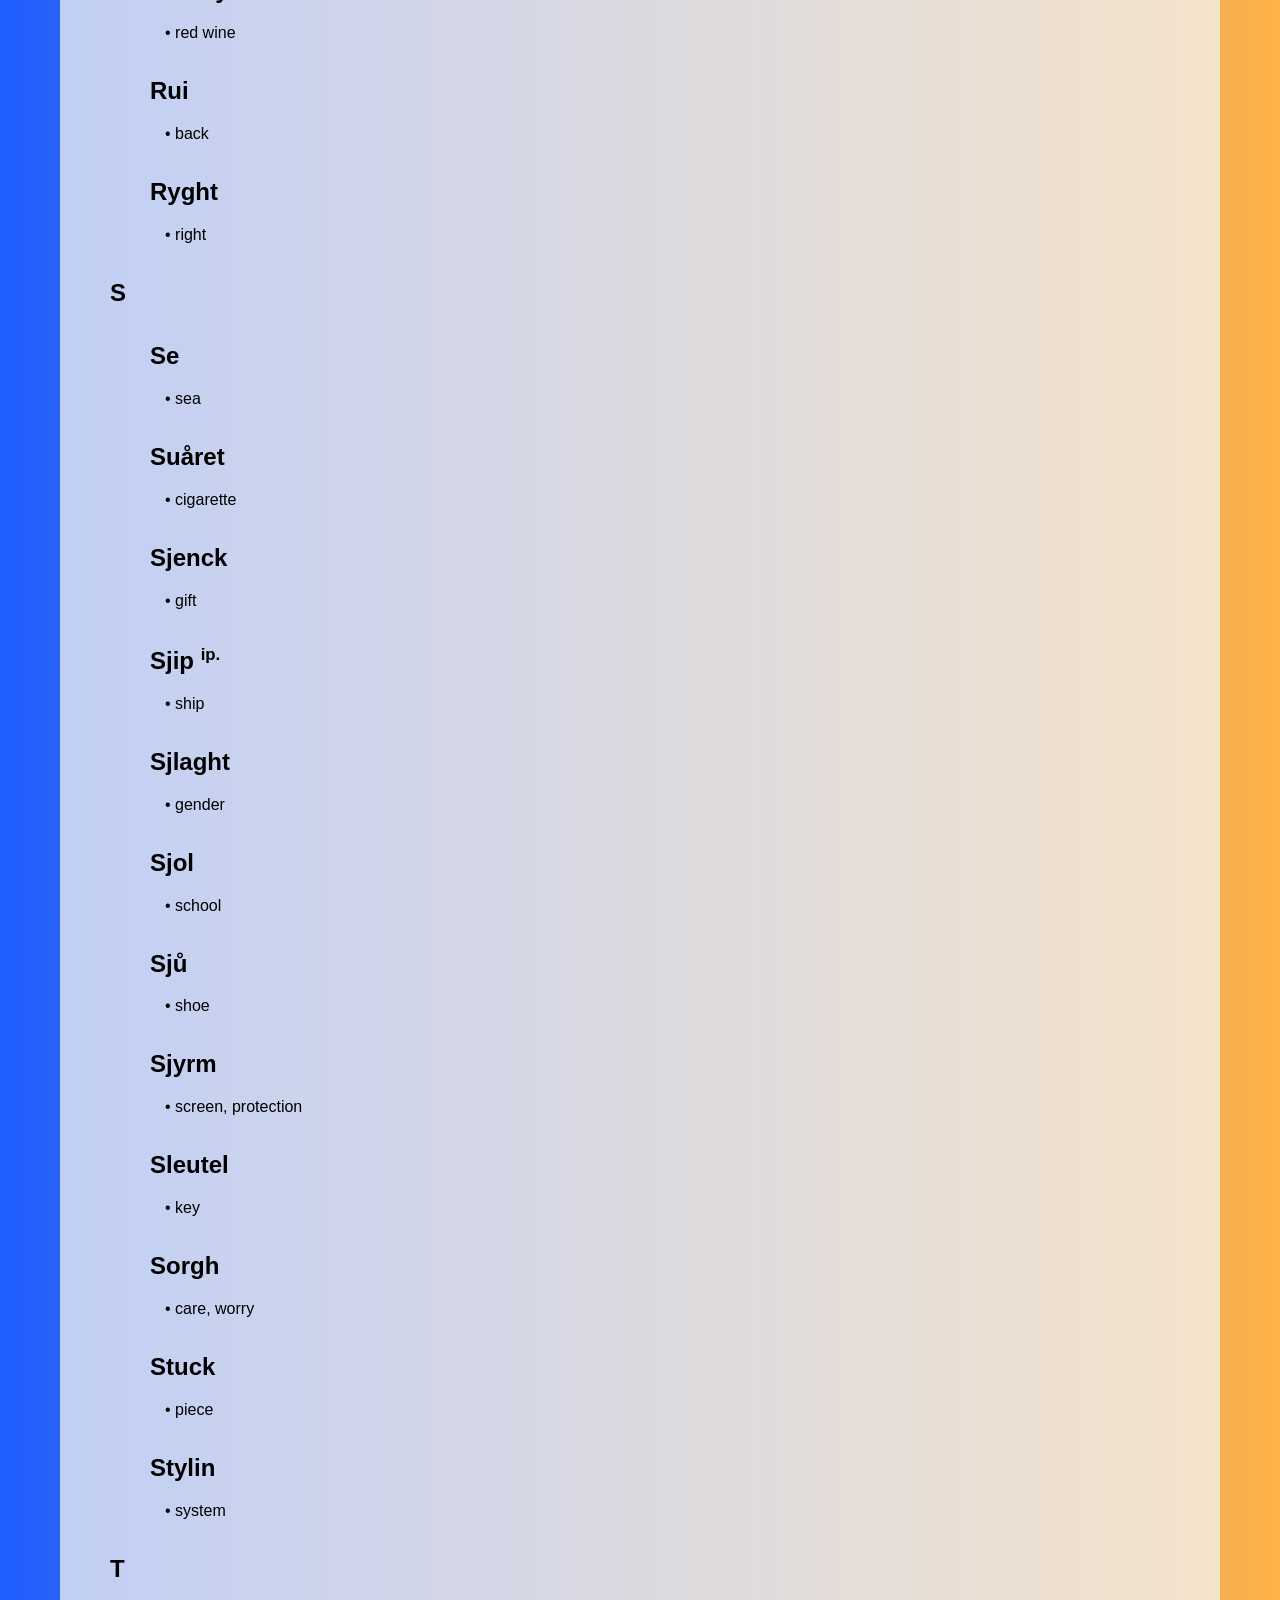
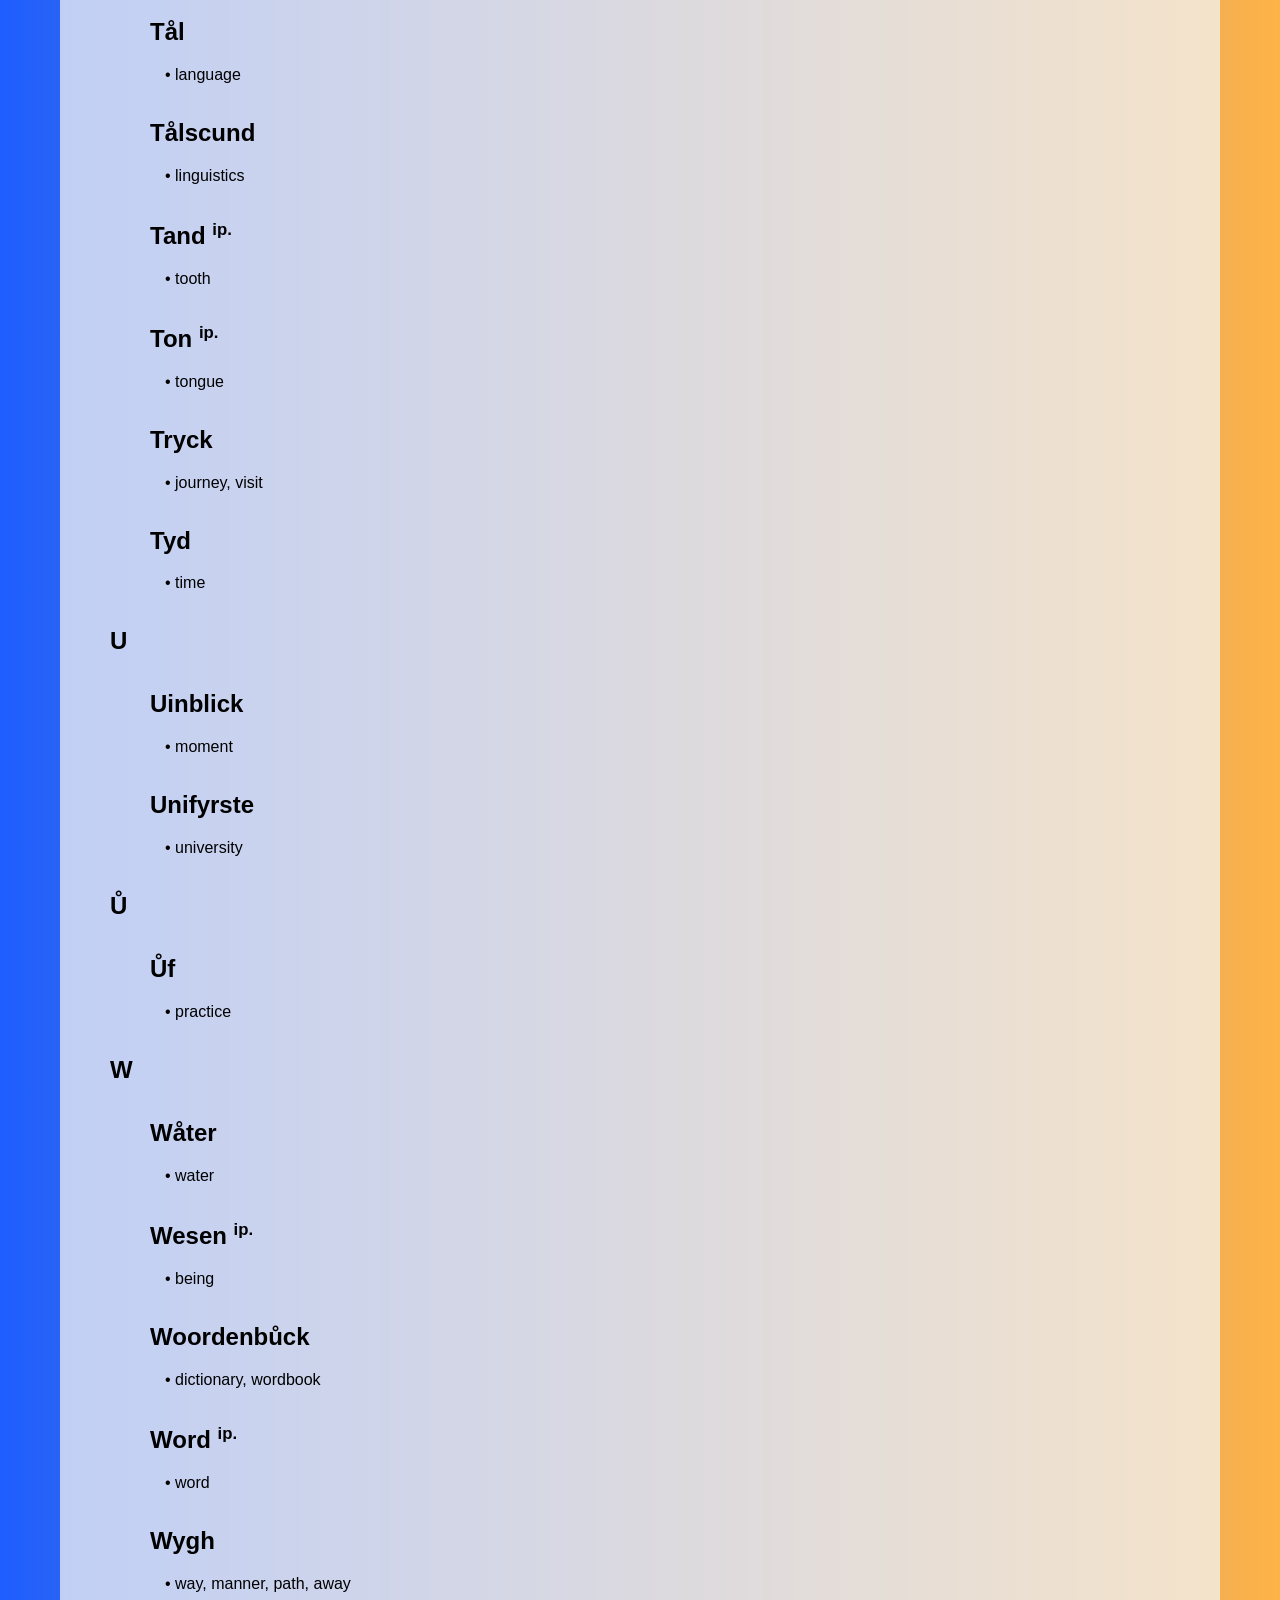
==== commit 2ba3694e: "Add files via upload" ====
--- a/dictionary.html
+++ b/dictionary.html
@@ -31,6 +31,7 @@
     <a href="#H">H</a>
     <a href="#I">I</a>
     <a href="#J">J</a>
+    <a href="#K">K</a>
     <a href="#L">L</a>
     <a href="#M">M</a>
     <a href="#N">N</a>
@@ -57,6 +58,19 @@
     <p class="meaning">• apple</p>
 </div>
 
+<div class="entry" id="nA003">
+    <h2 class="word">
+        Aripennon <span class="plural-info">ip.
+            <span class="plural-popup">
+                <strong>Plural:</strong> Aripenna<br>
+                <strong>IPA:</strong> [ʔɐ.ɻɪˈpʰɛ̃.nɐ]
+            </span>
+        </span>
+        <span class="ipa">[ʔɐ.ɻɪˈpʰɛ̃.nɔ̃ŋ]</span>
+    </h2>
+    <p class="meaning">• extremity</p>
+</div>
+
 <div class="entry" id="nA002">
     <h2 class="word">
         Arm <span class="ipa">[ˈʔɒˑm]</span>
@@ -65,6 +79,20 @@
     <p class="meaning">• arm</p>
 </div>
 <h2 id="Å">Å</h2>
+
+<div class="entry" id="nÅ004">
+    <h2 class="word">
+        Åp <span class="ipa">[ˈʔɒp]</span>
+    </h2>
+    <p class="meaning">• ape</p>
+</div>
+
+<div class="entry" id="nÅ005">
+    <h2 class="word">
+        Åpsj <span class="ipa">[ˈʔɒpɕ]</span>
+    </h2>
+    <p class="meaning">• monkey</p>
+</div>
 
 <div class="entry" id="nÅ001">
     <h2 class="word">
@@ -204,6 +232,13 @@
     <p class="meaning">• cave, grotte, large submerged opening</p>
 </div>
 
+<div class="entry" id="nC010">
+    <h2 class="word">
+        Cåbjůs <span class="ipa">[ˈkʰɒ.bjɯs]</span>
+    </h2>
+    <p class="meaning">• kitchen</p>
+</div>
+
 <div class="entry" id="nC005">
     <h2 class="word">
         Cås <span class="ipa">[ˈkʰɒs]</span>
@@ -215,7 +250,7 @@
     <h2 class="word">
         Cind <span class="plural-info">ip.
             <span class="plural-popup">
-                <strong>Plural:</strong> Cindern<br>
+                <strong>Plural:</strong> cindern<br>
                 <strong>IPA:</strong> [ˈtɕɪ̃ɳ.ɖɘ̃ɳ]
             </span>
         </span>
@@ -228,7 +263,7 @@
     <h2 class="word">
         Cir <span class="plural-info">ip.
             <span class="plural-popup">
-                <strong>Plural:</strong> Cir<br>
+                <strong>Plural:</strong> cir<br>
                 <strong>IPA:</strong> [ˈtɕɪɘ]
             </span>
         </span>
@@ -255,7 +290,7 @@
     <h2 class="word">
         Dagh <span class="plural-info">ip.
             <span class="plural-popup">
-                <strong>Plural:</strong> Dåin<br>
+                <strong>Plural:</strong> dåin<br>
                 <strong>IPA:</strong> [ˈdɒ̃ɪ̃ɲ]
             </span>
         </span>
@@ -283,6 +318,13 @@
     <p class="meaning">• thing</p>
 </div>
 
+<div class="entry" id="nD005">
+    <h2 class="word">
+        Disj <span class="ipa">[ˈdɪɕ]</span>
+    </h2>
+    <p class="meaning">• table</p>
+</div>
+
 <div class="entry" id="nD004">
     <h2 class="word">
         Doghter <span class="ipa">[ˈdoʊ.ʈɘ]</span>
@@ -290,12 +332,32 @@
     <p class="meaning">• daughter</p>
 </div>
 <h2 id="E">E</h2>
+<div class="entry" id="nE003">
+    <h2 class="word">
+        Ecoorn <span class="plural-info">ip.
+            <span class="plural-popup">
+                <strong>Plural:</strong> ecoorn<br>
+                <strong>IPA:</strong> [ˈʔeɪ.kʰõʊ̃ɳ]
+            </span>
+        </span>
+        <span class="ipa">[ˈʔeɪ.kʰõʊ̃ɳ]</span>
+    </h2>
+    <p class="meaning">• squirrel</p>
+</div>
 <div class="entry" id="nE001">
     <h2 class="word">
         End <span class="ipa">[ˈʔẽɪ̃ʔ]</span>
     </h2>
     <p class="meaning">• end</p>
 </div>
+
+<div class="entry" id="nE002">
+    <h2 class="word">
+        Emmer <span class="ipa">[ˈʔɛ̃.mɘ]</span>
+    </h2>
+    <p class="meaning">• bowl</p>
+</div>
+
 <h2 id="F">F</h2>
 <div class="entry" id="nF001">
     <h2 class="word">
@@ -336,7 +398,7 @@
     <h2 class="word">
         Frubrigh <span class="plural-info">ip.
             <span class="plural-popup">
-                <strong>Plural:</strong> Fruibyrghn<br>
+                <strong>Plural:</strong> fruibyrghn<br>
                 <strong>IPA:</strong> [fɻ̥ʏɪˈba.ɻẽɪ̃ɲ]
             </span>
         </span>
@@ -377,7 +439,7 @@
     <h2 class="word">
         Foil <span class="plural-info">ip.
             <span class="plural-popup">
-                <strong>Plural:</strong> Folsj<br>
+                <strong>Plural:</strong> foljs<br>
                 <strong>IPA:</strong> [ˈfɔʎɕ]
             </span>
         </span>
@@ -388,28 +450,35 @@
 
 <div class="entry" id="nF012">
     <h2 class="word">
-        Frål <span class="ipa">[ˈfɻ̥ɒɔ]</span>
+        Fgrål <span class="ipa">[ˈfɹ̥ˠʷɒɔ]</span>
     </h2>
     <p class="meaning">• story</p>
 </div>
 
 <div class="entry" id="nF013">
     <h2 class="word">
-        Frålcen <span class="plural-info">ip.
+        fgrålcen <span class="plural-info">ip.
             <span class="plural-popup">
                 <strong>Type:</strong> Plural noun<br>
-                <strong>IPA:</strong> [ˈfɻ̥ɒʎ.tɕɲ̩]
-            </span>
-        </span>
+            </span>
+        </span>
+        <span class="ipa">[ˈfɹ̥ˠʷɒʎ.tɕɲ̩]</span>
     </h2>
     <p class="meaning">• small talk</p>
 </div>
 
+<div class="entry" id="nF021">
+    <h2 class="word">
+        Forstylin <span class="ipa">[ˈfɔˌʂʈa.lɪ̃ɲ]</span>
+    </h2>
+    <p class="meaning">• idea</p>
+</div>
+
 <div class="entry" id="nF014">
     <h2 class="word">
         Fro <span class="plural-info">ip.
             <span class="plural-popup">
-                <strong>Plural:</strong> Froin<br>
+                <strong>Plural:</strong> froin<br>
                 <strong>IPA:</strong> [ˈfɻ̥ɔ̃ɪ̃ɲ]
             </span>
         </span>
@@ -422,7 +491,7 @@
     <h2 class="word">
         Frooc <span class="ipa">[ˈfɻ̥oʊtɕ]</span>
     </h2>
-    <p class="meaning">• girl</p>
+    <p class="meaning">• girl</p> 
 </div>
 
 <div class="entry" id="nF016">
@@ -471,7 +540,7 @@
     <h2 class="word">
         God <span class="plural-info">ip.
             <span class="plural-popup">
-                <strong>Plural:</strong> Goden<br>
+                <strong>Plural:</strong> goden<br>
                 <strong>IPA:</strong> [ˈɰoʊ.dn̩]
             </span>
         </span>
@@ -505,7 +574,7 @@
     <h2 class="word">
         Håfin <span class="plural-info">ip.
             <span class="plural-popup">
-                <strong>Plural:</strong> Hafinis<br>
+                <strong>Plural:</strong> hafinis<br>
                 <strong>IPA:</strong> [ɦɐ̤ˈvɪ̃.nɪs]
             </span>
         </span>
@@ -538,11 +607,11 @@
     <h2 class="word">
         Hjůsnooi <span class="plural-info">ip.
             <span class="plural-popup">
-                <strong>Plural:</strong> Hjůsnuin<br>
+                <strong>Plural:</strong> hjůsnuin<br>
                 <strong>IPA:</strong> [ˈʝ̤ɯ̤zˌnʏ̃ɪ̃ɲ]
             </span>
         </span>
-        <span class="ipa">[ˈʝ̤ɯ̤zˌnɔʏɪ]</span>
+        <span class="ipa">[ˈʝ̤ɯ̤zˌnɔʏɥ]</span>
     </h2>
     <p class="meaning">• window</p>
 </div>
@@ -577,14 +646,19 @@
 
 
 <h2 id="I">I</h2>
-
+<div class="entry" id="nI001">
+    <h2 class="word">
+        Indruck <span class="ipa">[ˈʔɪ̃ɳ.ɖʐɻʏk]</span>
+    </h2>
+    <p class="meaning">• pressure</p>
+</div>
 <h2 id="J">J</h2>
 
 <div class="entry" id="nJ001">
     <h2 class="word">
         Jår <span class="plural-info">ip.
             <span class="plural-popup">
-                <strong>Plural:</strong> Jår<br>
+                <strong>Plural:</strong> jår<br>
                 <strong>IPA:</strong> [ˈjɒɘ]
             </span>
         </span>
@@ -595,10 +669,9 @@
 
 <div class="entry" id="nJ002">
     <h2 class="word">
-        Juldjen <span class="plural-info">ip.
-            <span class="plural-popup">
-                <strong>Type:</strong> Plural noun<br>
-                <strong>IPA:</strong> [ˈjʏʎ.dʑɲ̩]
+        juldjen <span class="plural-info">ip.
+            <span class="plural-popup">
+                <strong>Type:</strong> Plural noun
             </span>
         </span>
 		 <span class="ipa">[ˈjʏʎ.dʑɲ̩]</span>
@@ -610,7 +683,7 @@
     <h2 class="word">
         Jůr <span class="plural-info">ip.
             <span class="plural-popup">
-                <strong>Plural:</strong> Jůr<br>
+                <strong>Plural:</strong> jůr<br>
                 <strong>IPA:</strong> [ˈjɯɘ]
             </span>
         </span>
@@ -623,8 +696,7 @@
     <h2 class="word">
         Jyld <span class="plural-info">ip.
             <span class="plural-popup">
-                <strong>Type:</strong> Singular noun<br>
-                <strong>IPA:</strong> [ˈjaɔʔ]
+                <strong>Type:</strong> Singular noun
             </span>
         </span>
         <span class="ipa">[ˈjaɔʔ]</span>
@@ -632,14 +704,30 @@
     <p class="meaning">• money</p>
 </div>
 
+<div class="entry" id="nJ005">
+    <h2 class="word">
+        Jyt <span class="ipa">[ˈjaʔ]</span>
+    </h2>
+    <p class="meaning">• goat</p>
+</div>
+
+<h2 id="K">K</h2>
+
+<div class="entry" id="nK001">
+    <h2 class="word">
+        Kjost <span class="ipa">[ˈtɕɔs(t)]</span>
+    </h2>
+    <p class="meaning">• cost</p>
+</div>
+
 <h2 id="L">L</h2>
 
 <div class="entry" id="nL001">
     <h2 class="word">
         Lefen <span class="plural-info">ip.
             <span class="plural-popup">
-                <strong>Plural:</strong> Lifmin / Lefmin<br>
-                <strong>IPA:</strong> [ˈlɪf.mɪ̃ɲ] / [ˈlɛf.mɪ̃ɲ]
+                <strong>Plural:</strong> lifmin / lefmin<br>
+                <strong>IPA:</strong> [ˈlɪv.mɪ̃ɲ] / [ˈlɛv.mɪ̃ɲ]
             </span>
         </span>
         <span class="ipa">[ˈleɪ.vɱ]</span>
@@ -673,7 +761,7 @@
     <h2 class="word">
         Man <span class="plural-info">ip.
             <span class="plural-popup">
-                <strong>Plural:</strong> Men / Mend / Manen<br>
+                <strong>Plural:</strong> men / mend / manen<br>
                 <strong>IPA:</strong> [ˈmɛ̃ɲ] / [ˈmẽɪ̃ʔ] / [ˈmɐ̃.nɘ̃ɲ]
             </span>
         </span>
@@ -693,7 +781,6 @@
     <h2 class="word">
         Mand <span class="plural-info">ip.
             <span class="plural-popup">
-                <strong>Usage:</strong> Month / season<br>
                 <strong>Month:</strong> Singular only<br>
                 <strong>Season:</strong> Plural allowed
             </span>
@@ -707,7 +794,7 @@
     <h2 class="word">
         Masimum <span class="plural-info">ip.
             <span class="plural-popup">
-                <strong>Plural:</strong> Masjimums<br>
+                <strong>Plural:</strong> masjimums<br>
                 <strong>IPA:</strong> [ˈmɐ.zɪ̃.mʏ̃ms]
             </span>
         </span>
@@ -727,7 +814,7 @@
     <h2 class="word">
         Mind <span class="plural-info">ip.
             <span class="plural-popup">
-                <strong>Plural:</strong> Miden / Minden<br>
+                <strong>Plural:</strong> miden / minden<br>
                 <strong>IPA:</strong> [ˈmɪ.dn̩] / [ˈmɪ̃n.dn̩]
             </span>
         </span>
@@ -740,7 +827,7 @@
     <h2 class="word">
         Minimum <span class="plural-info">ip.
             <span class="plural-popup">
-                <strong>Plural:</strong> Minimums<br>
+                <strong>Plural:</strong> minimums<br>
                 <strong>IPA:</strong> [ˈmɪ̃.nɪ̃.mʏ̃ms]
             </span>
         </span>
@@ -786,6 +873,19 @@
     <p class="meaning">• nature</p>
 </div>
 
+<div class="entry" id="nN008">
+    <h2 class="word">
+        Nåjel <span class="plural-info">ip.
+            <span class="plural-popup">
+                <strong>Plural:</strong> naljs<br>
+                <strong>IPA:</strong> [ˈnɐʎɕ]
+            </span>
+        </span>
+        <span class="ipa">[ˈnɒ.jɔ]</span>
+    </h2>
+    <p class="meaning">• nail</p>
+</div>
+
 <div class="entry" id="nN007">
     <h2 class="word">
         Nåm <span class="ipa">[ˈnɒ̃m]</span>
@@ -804,8 +904,7 @@
     <h2 class="word">
         Njietin <span class="plural-info">ip.
             <span class="plural-popup">
-                <strong>Type:</strong> Singular noun<br>
-                <strong>Plural:</strong> none
+                <strong>Type:</strong> Singular noun
             </span>
         </span>
         <span class="ipa">[ˈɲi.tɪ̃ɲ]</span>
@@ -824,8 +923,8 @@
     <h2 class="word">
         Njůt <span class="plural-info">ip.
             <span class="plural-popup">
-                <strong>Type:</strong> Singular noun<br>
-                <strong>Plural:</strong> none
+                <strong>Plural:</strong> njůt<br>
+                <strong>IPA:</strong> [ˈɲɯʔ]
             </span>
         </span>
         <span class="ipa">[ˈɲɯʔ]</span>
@@ -853,15 +952,29 @@
     <h2 class="word">
         Ooi <span class="plural-info">ip.
             <span class="plural-popup">
-                <strong>Plural:</strong> Uin<br>
+                <strong>Plural:</strong> uin<br>
                 <strong>IPA:</strong> [ˈʔʏ̃ɪ̃ɲ]
             </span>
         </span>
-        <span class="ipa">[ˈʔɔʏɪ]</span>
+        <span class="ipa">[ˈʔɔʏɥ]</span>
     </h2>
     <p class="meaning">• eye</p>
 </div>
 
+<div class="entry" id="nO005">
+    <h2 class="word">
+        Oorsåck <span class="ipa">[ˈʔoʊˌʐɒk]</span>
+    </h2>
+    <p class="meaning">• cause</p>
+</div>
+
+<div class="entry" id="nO004">
+    <h2 class="word">
+        Ordin <span class="ipa">[ˈʔɔ.ɖɪ̃ɲ]</span>
+    </h2>
+    <p class="meaning">• order</p>
+</div>
+
 
 <h2 id="P">P</h2>
 
@@ -894,7 +1007,12 @@
 </div>
 
 <h2 id="Q">Q</h2>
-
+<div class="entry" id="nQ001">
+    <h2 class="word">
+        Quast <span class="ipa">[ˈkfɐs(t)]</span>
+    </h2>
+    <p class="meaning">• brush</p>
+</div>
 <h2 id="R">R</h2>
 
 <div class="entry" id="nR001">
@@ -945,7 +1063,7 @@
     <h2 class="word">
         Sjip <span class="plural-info">ip.
             <span class="plural-popup">
-                <strong>Plural:</strong> Sjepen<br>
+                <strong>Plural:</strong> sjepen<br>
                 <strong>IPA:</strong> [ˈɕeɪ.ʔm̩]
             </span>
         </span>
@@ -954,6 +1072,12 @@
     <p class="meaning">• ship</p>
 </div>
 
+<div class="entry" id="nS006">
+    <h2 class="word">
+        Sjlaght <span class="ipa">[ɕʎ̥ɐɘʔ]</span>
+    </h2>
+    <p class="meaning">• gender</p>
+</div>
 <div class="entry" id="nS005">
     <h2 class="word">
         Sjol <span class="ipa">[ˈɕoʊ]</span>
@@ -961,11 +1085,11 @@
     <p class="meaning">• school</p>
 </div> 
 
-<div class="entry" id="nS006">
-    <h2 class="word">
-        Sjlaght <span class="ipa">[ɕʎ̥ɐɘʔ]</span>
-    </h2>
-    <p class="meaning">• gender</p>
+<div class="entry" id="nS012">
+    <h2 class="word">
+        Sjů <span class="ipa">[ˈɕɯ]</span>
+    </h2>
+    <p class="meaning">• shoe</p>
 </div>
 
 <div class="entry" id="nS007">
@@ -1024,7 +1148,7 @@
     <h2 class="word">
         Tand <span class="plural-info">ip.
             <span class="plural-popup">
-                <strong>Plural:</strong> Tend / Tenden<br>
+                <strong>Plural:</strong> tend / tenden<br>
                 <strong>IPA:</strong> [ˈtʰẽɪ̃ʔ] / [ˈtʰɛ̃n.dn̩]
             </span>
         </span>
@@ -1037,7 +1161,7 @@
     <h2 class="word">
         Ton <span class="plural-info">ip.
             <span class="plural-popup">
-                <strong>Plural:</strong> Toin<br>
+                <strong>Plural:</strong> toin<br>
                 <strong>IPA:</strong> [ˈtʰɔ̃ɪ̃ɲ]
             </span>
         </span>
@@ -1101,7 +1225,7 @@
     <h2 class="word">
         Wesen <span class="plural-info">ip.
             <span class="plural-popup">
-                <strong>Plural:</strong> Wisnis<br>
+                <strong>Plural:</strong> wisnis<br>
                 <strong>IPA:</strong> [ˈvɪs.nɪs]
             </span>
         </span>
@@ -1119,7 +1243,7 @@
  <h2 class="word">
         Word <span class="plural-info">ip.
             <span class="plural-popup">
-                <strong>Plural:</strong> Woorden<br>
+                <strong>Plural:</strong> woorden<br>
                 <strong>IPA:</strong> [ˈvoʊ.ɖɳ]
             </span>
         </span>
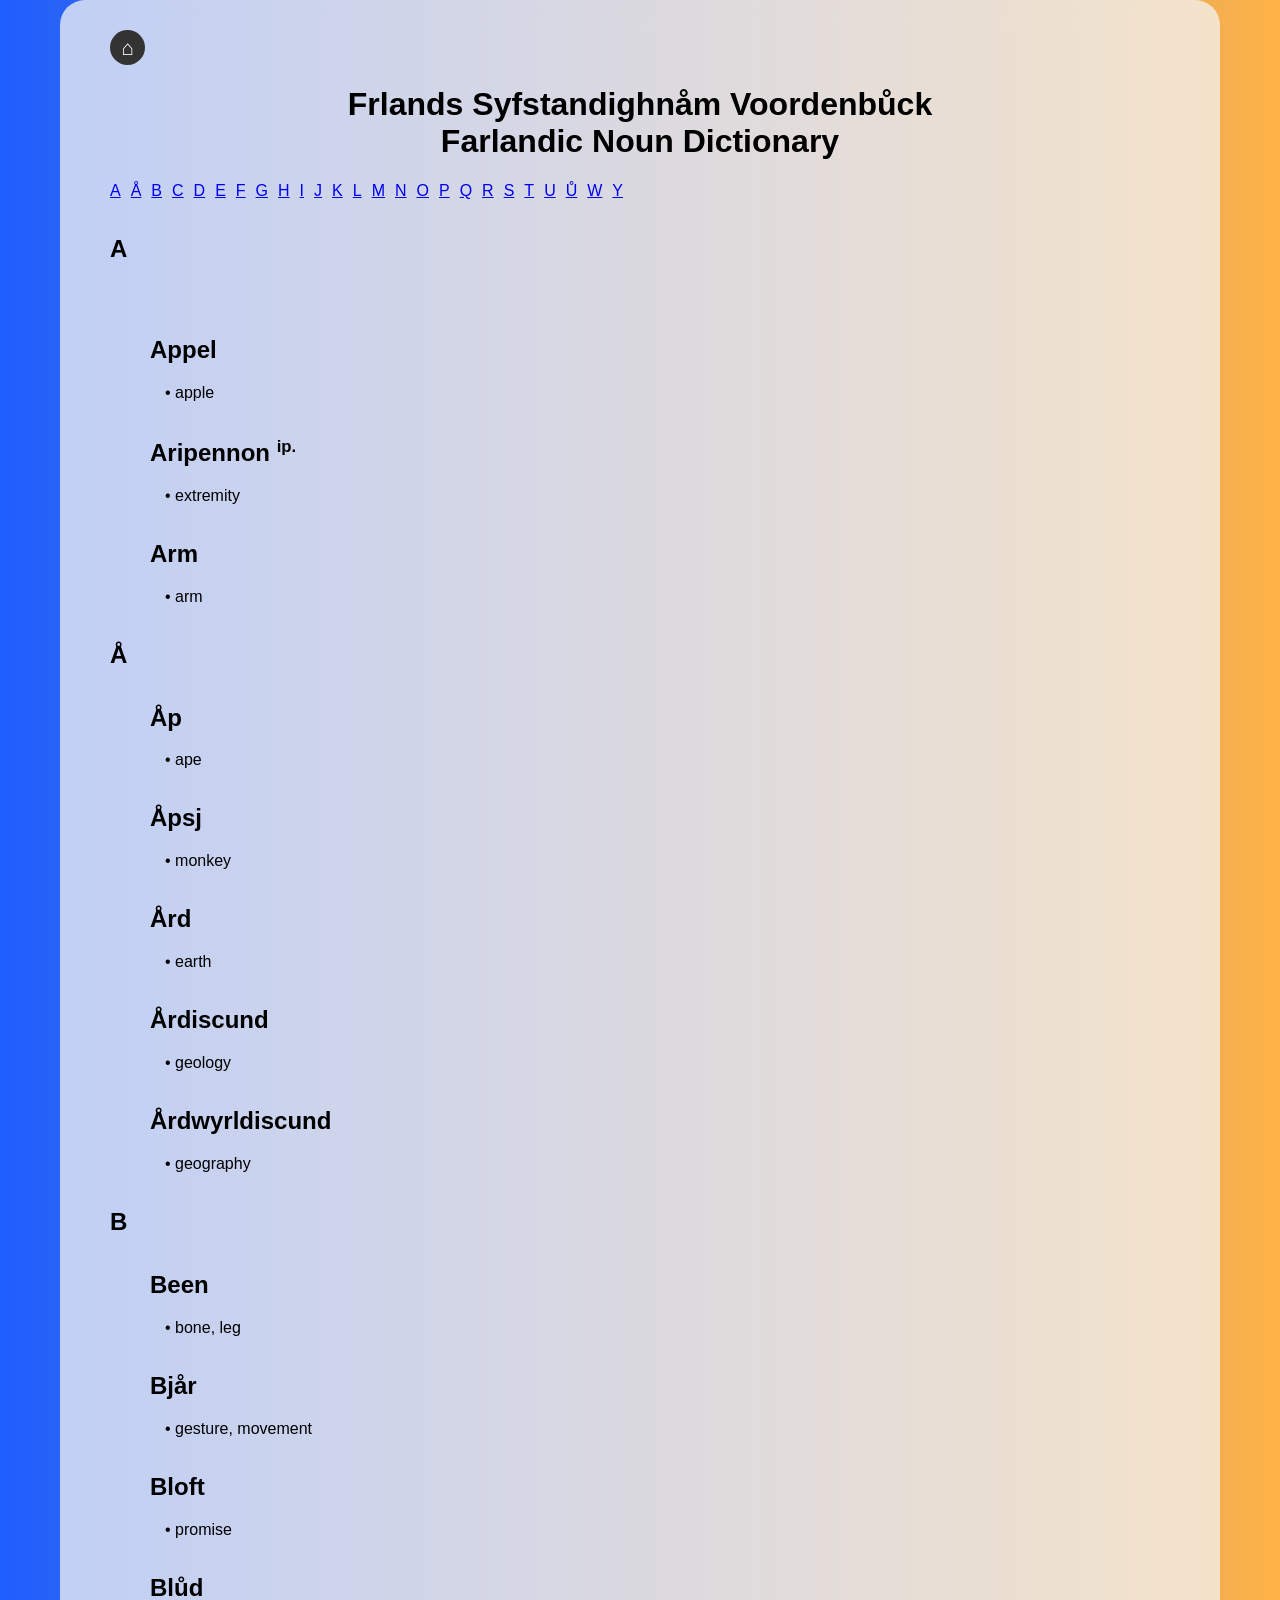
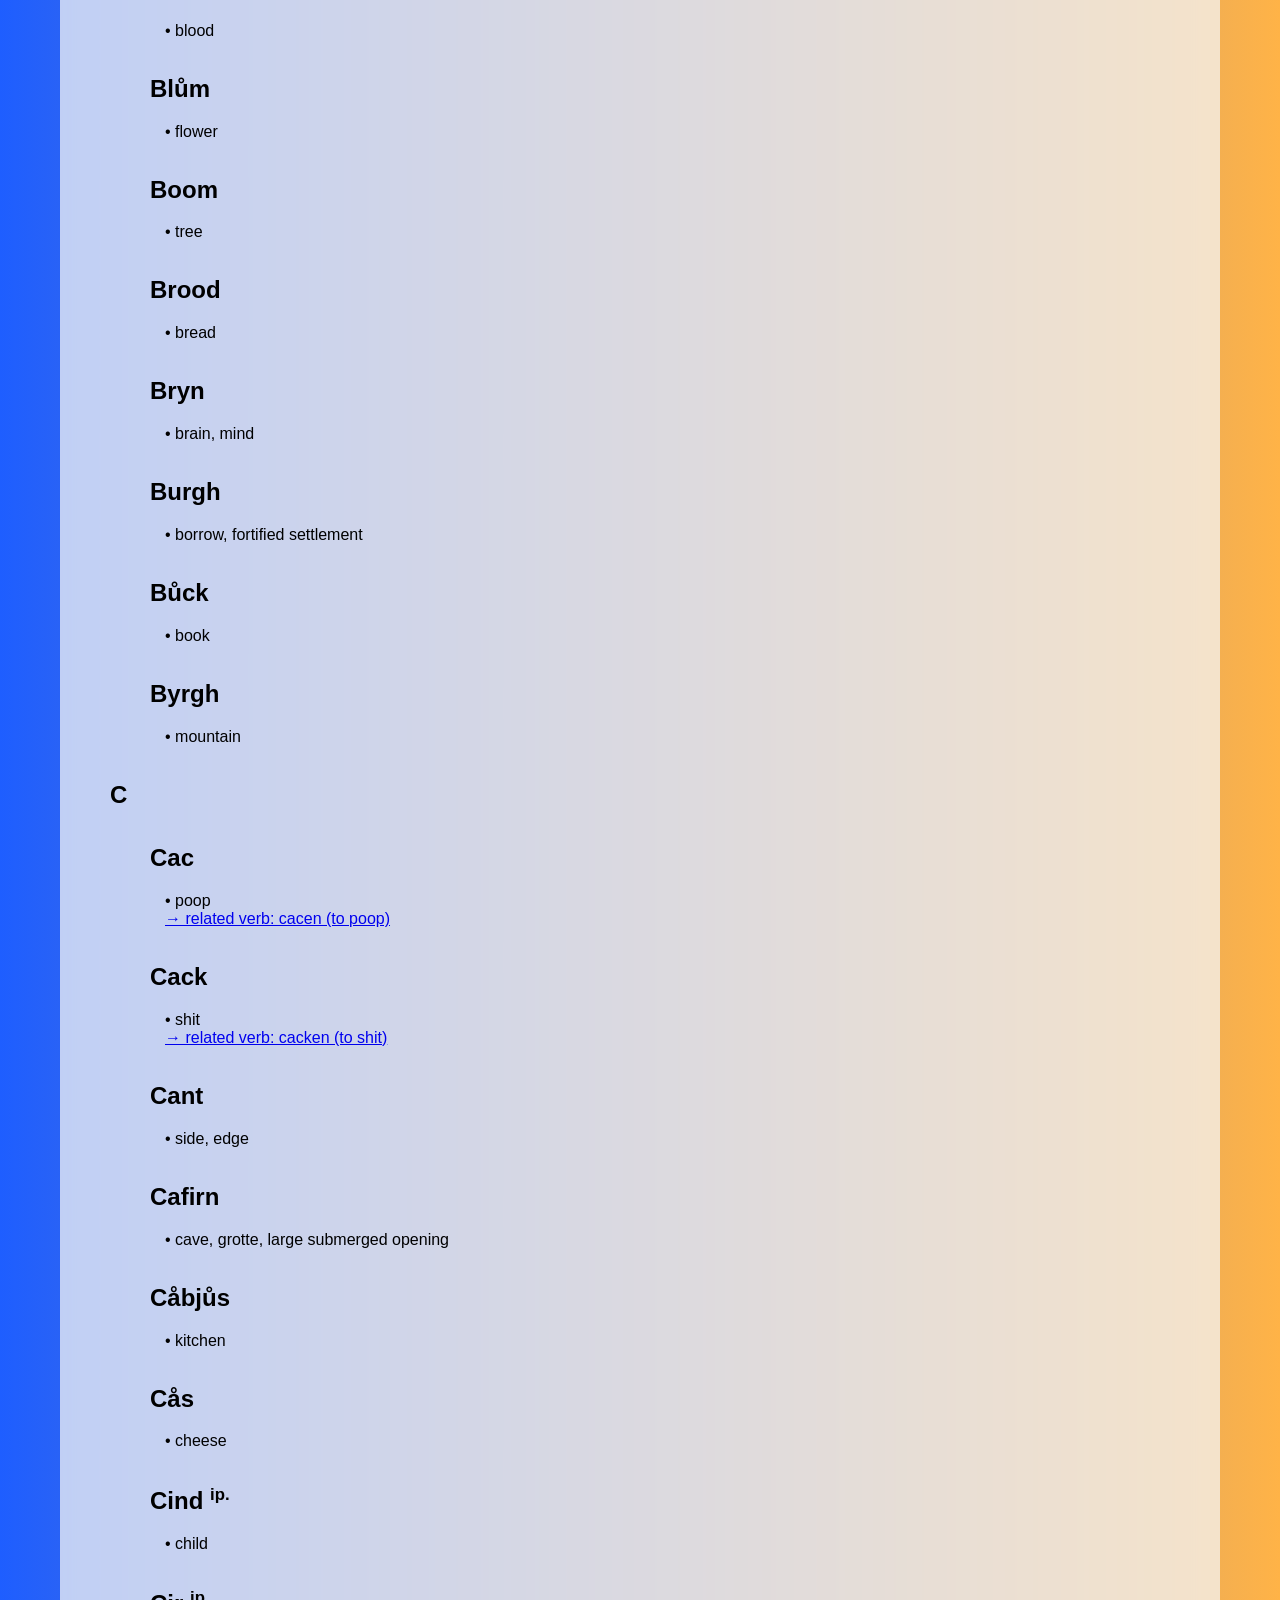
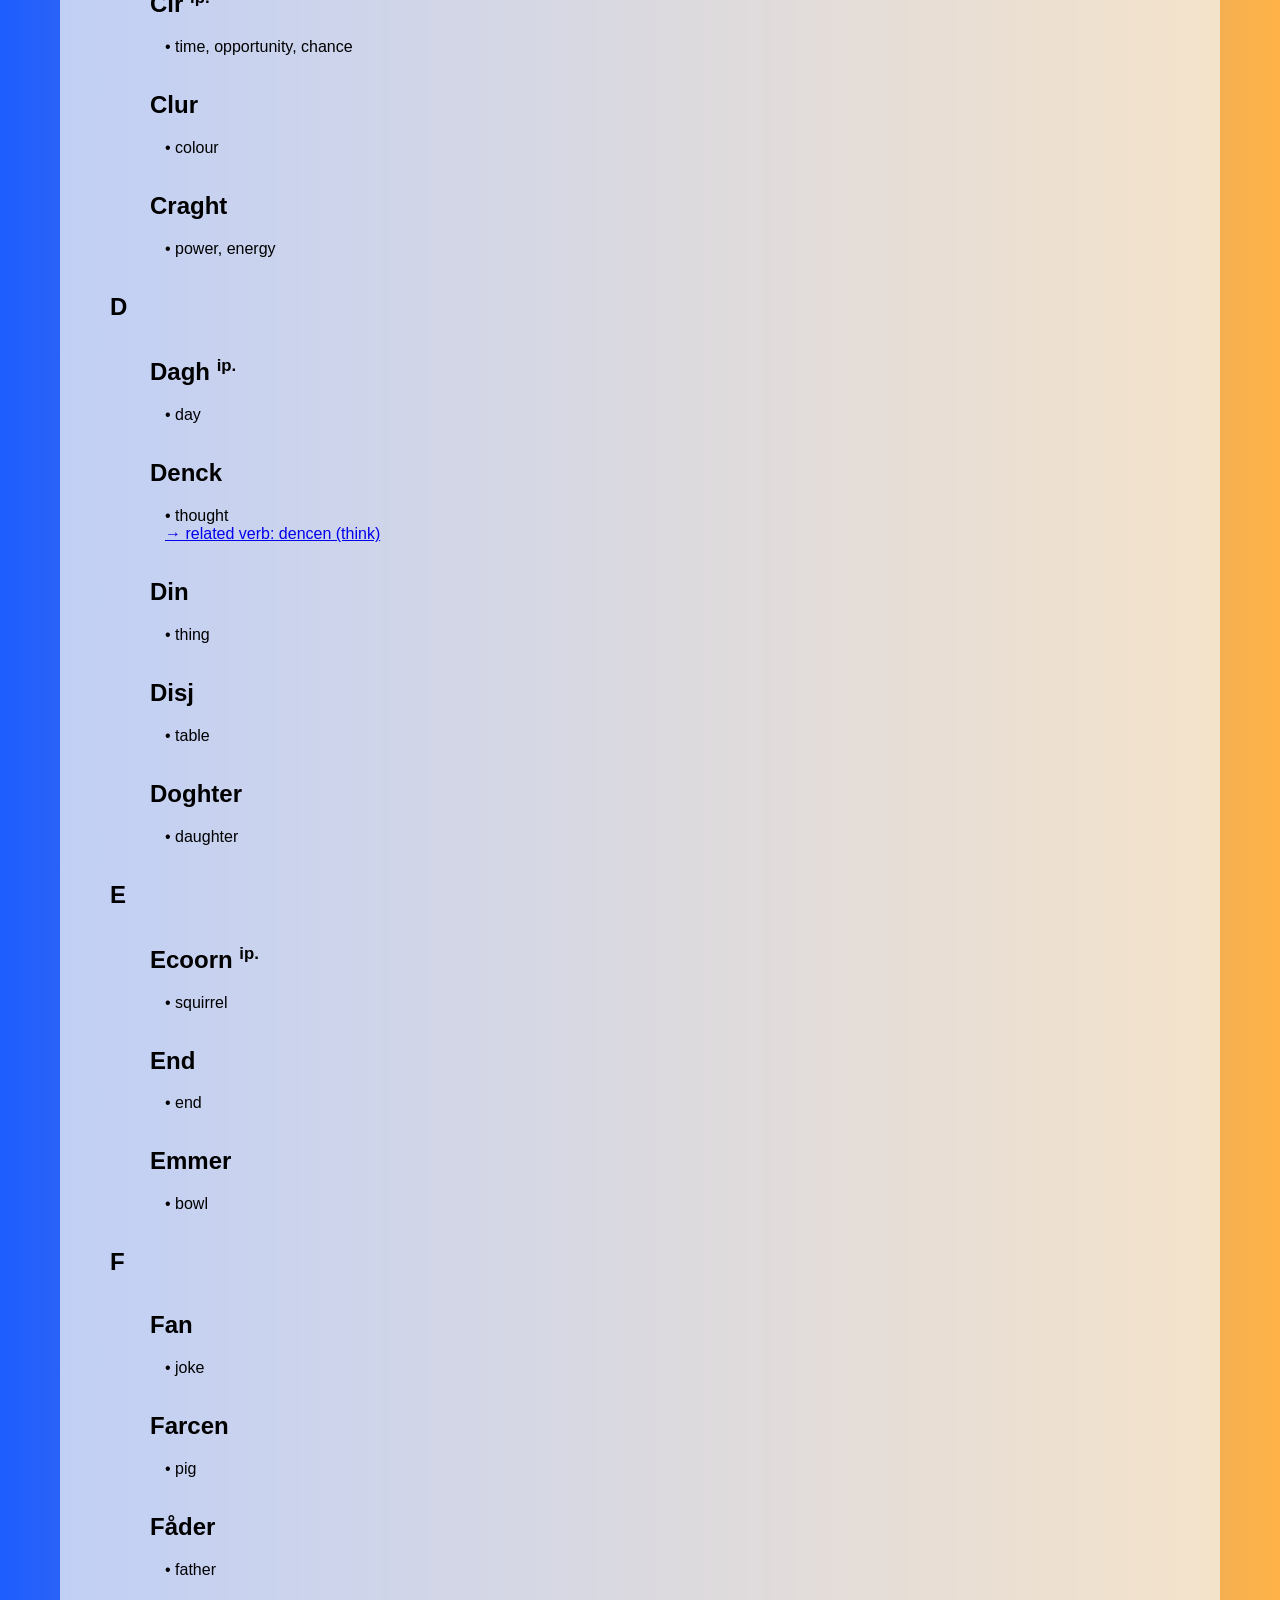
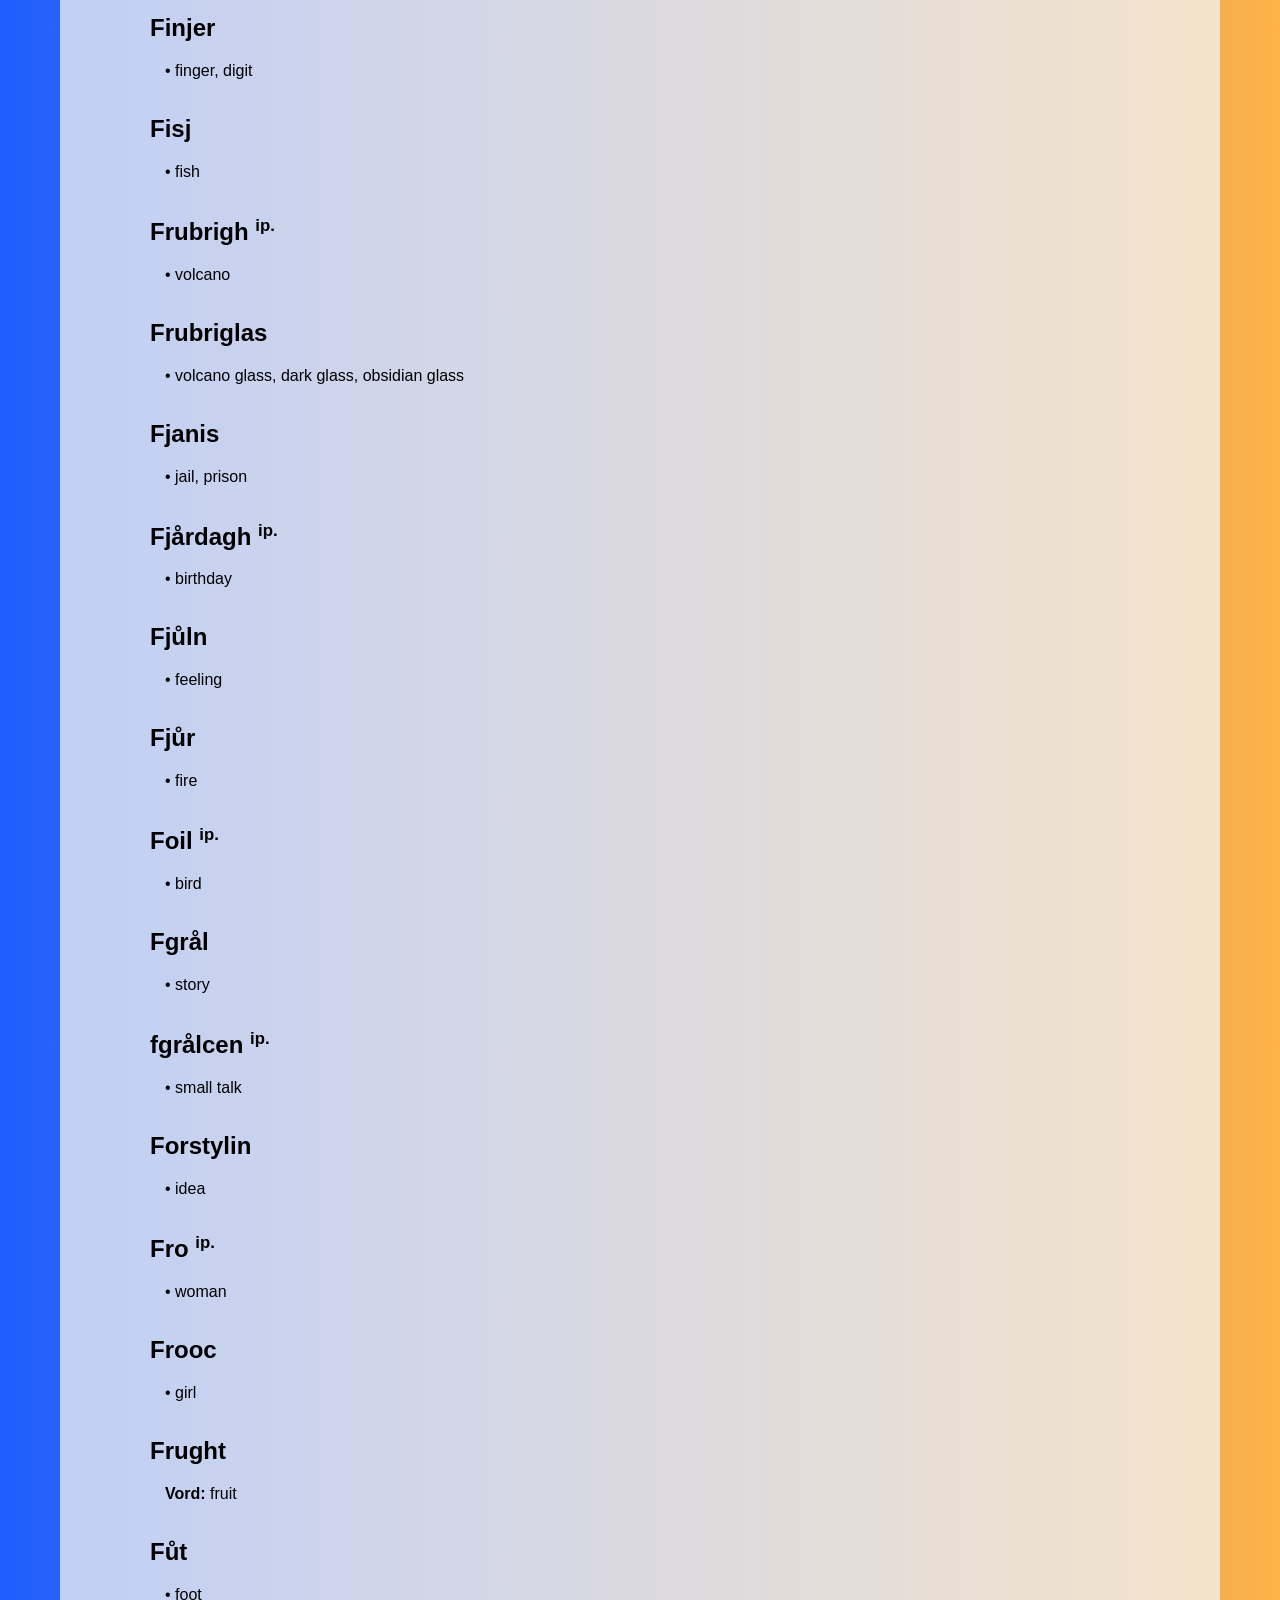
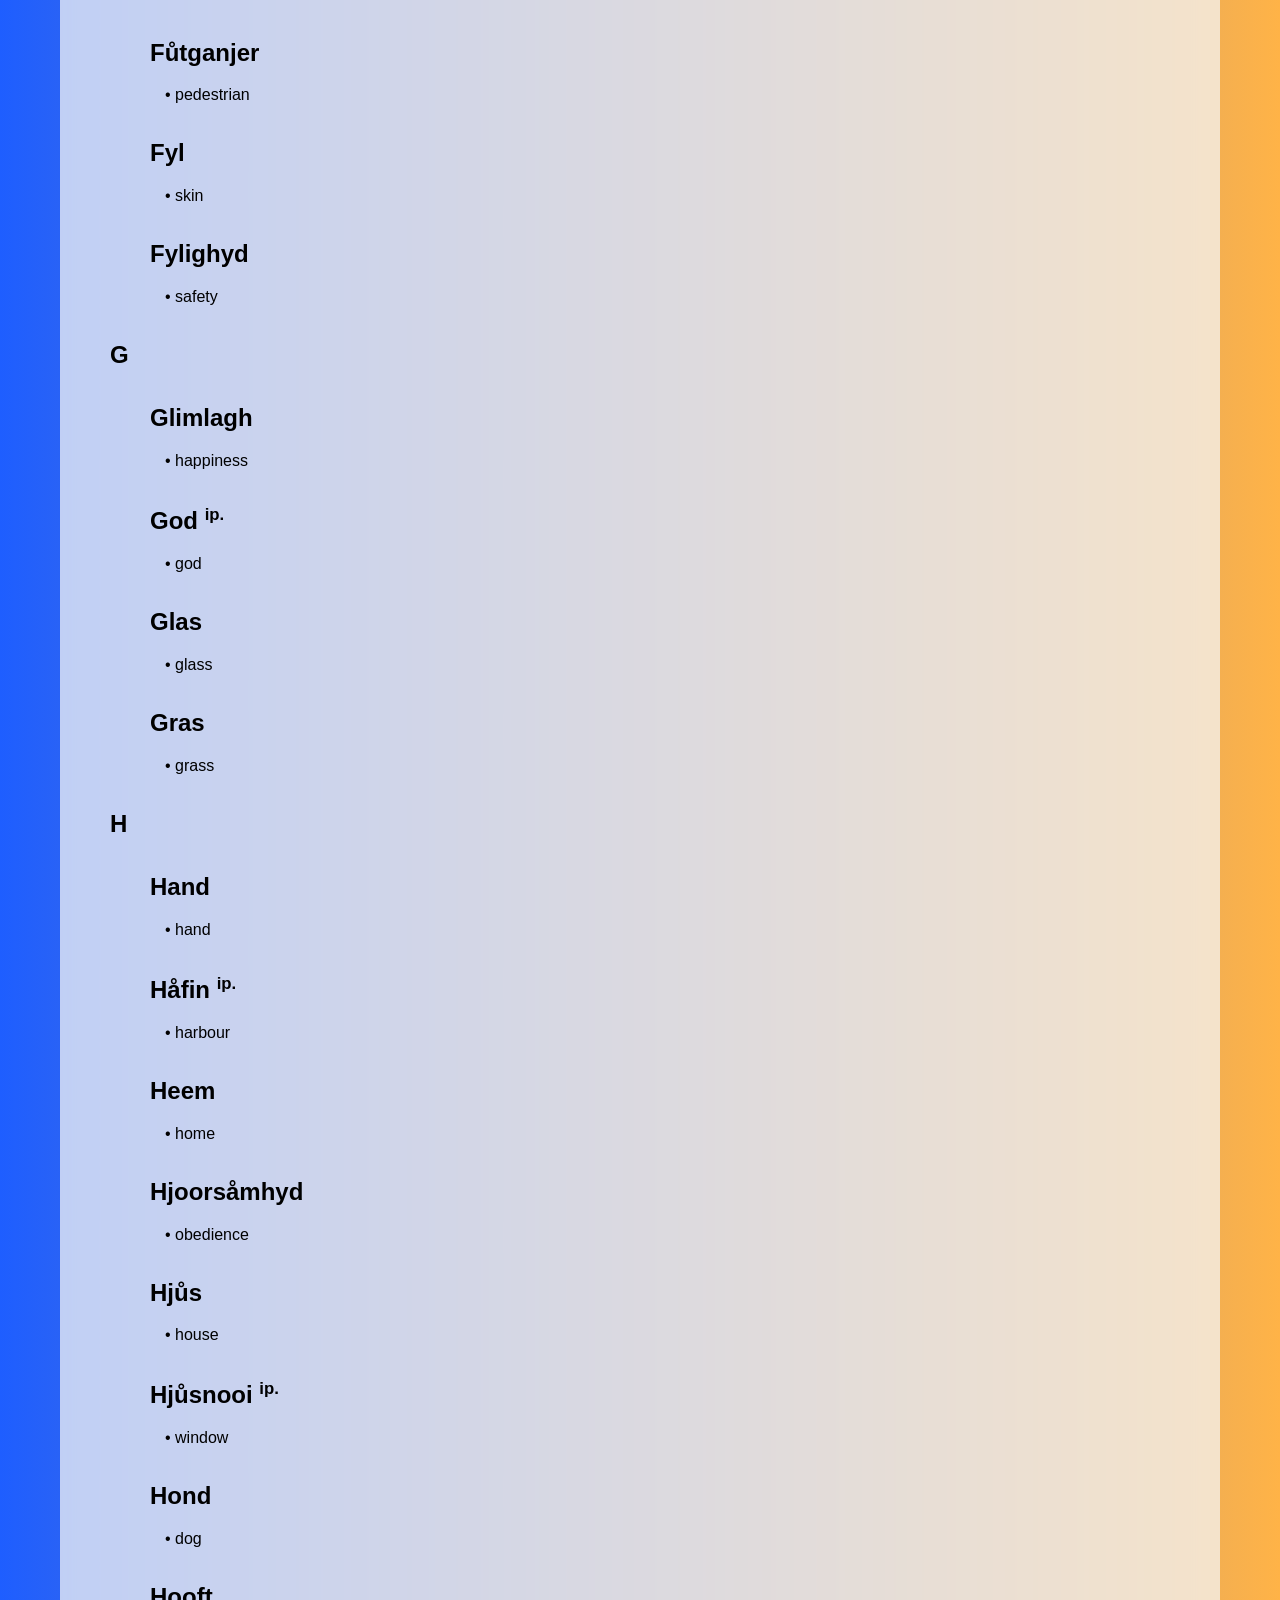
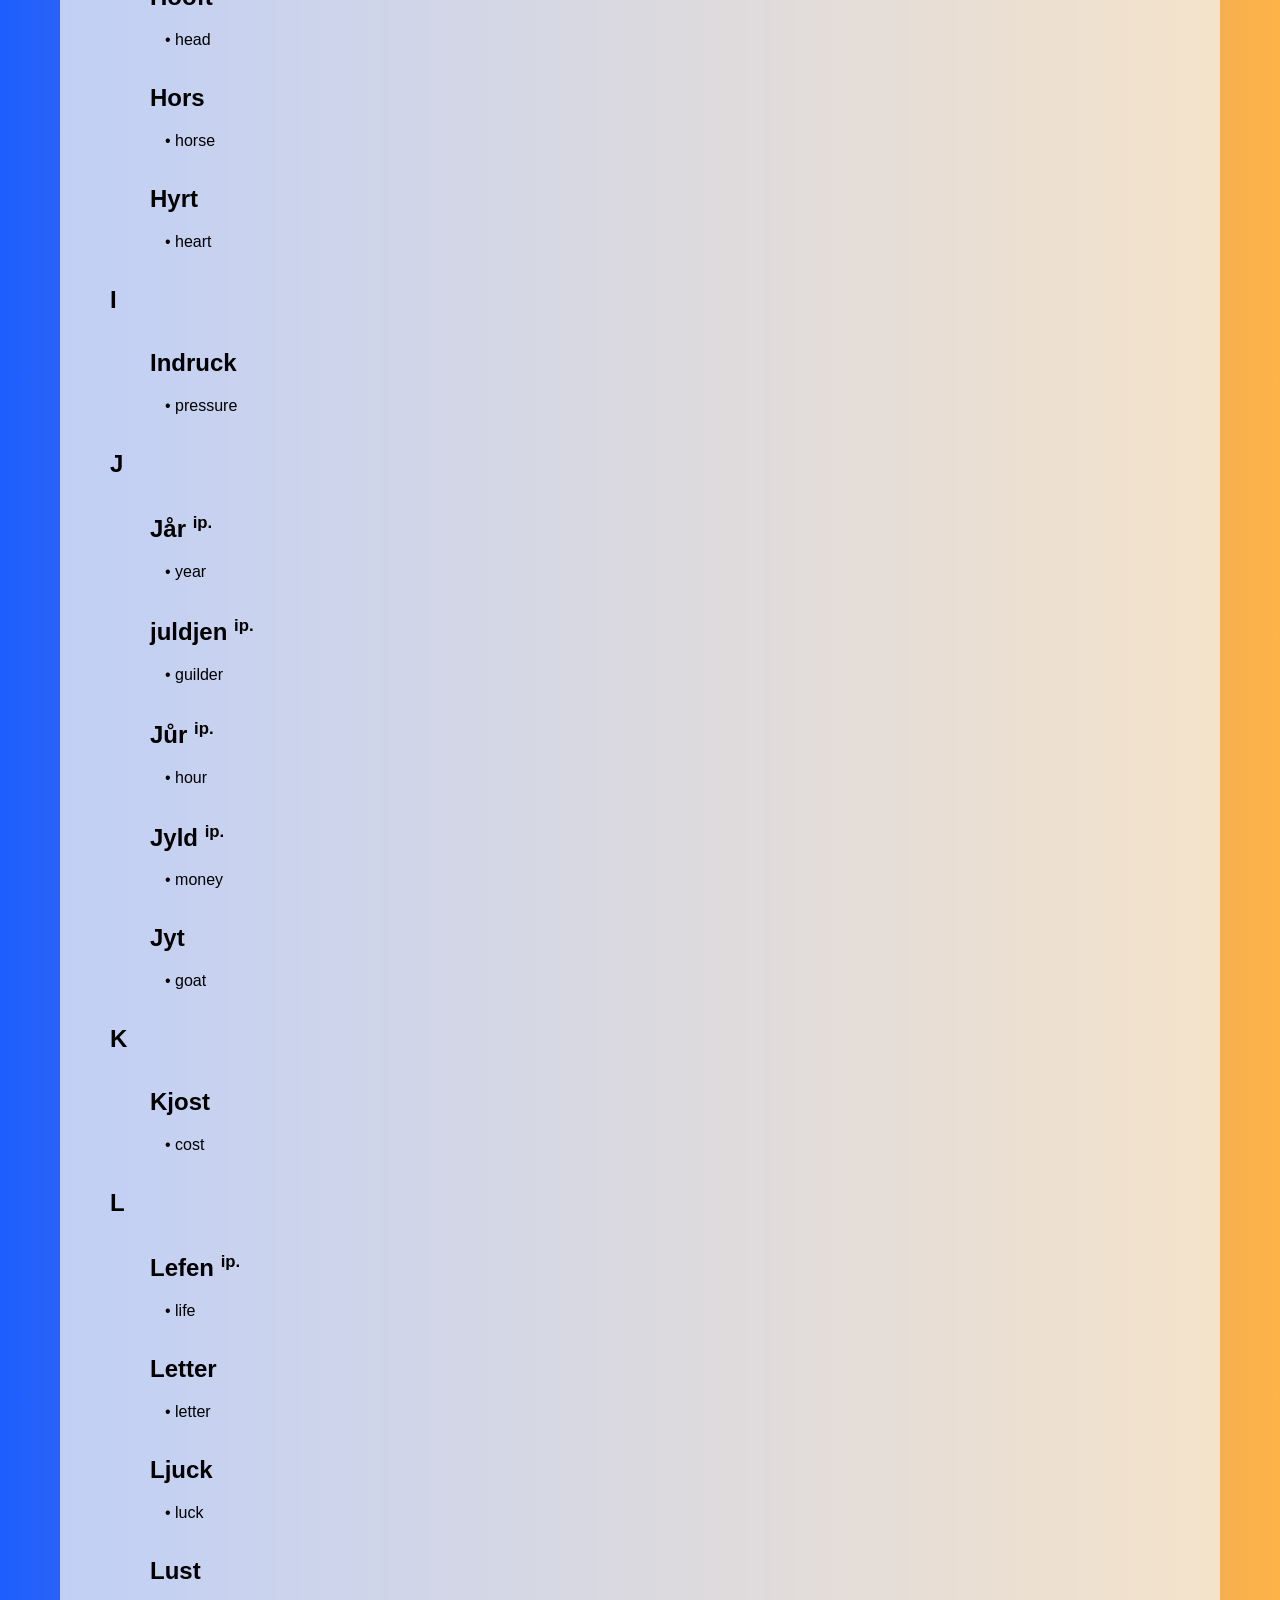
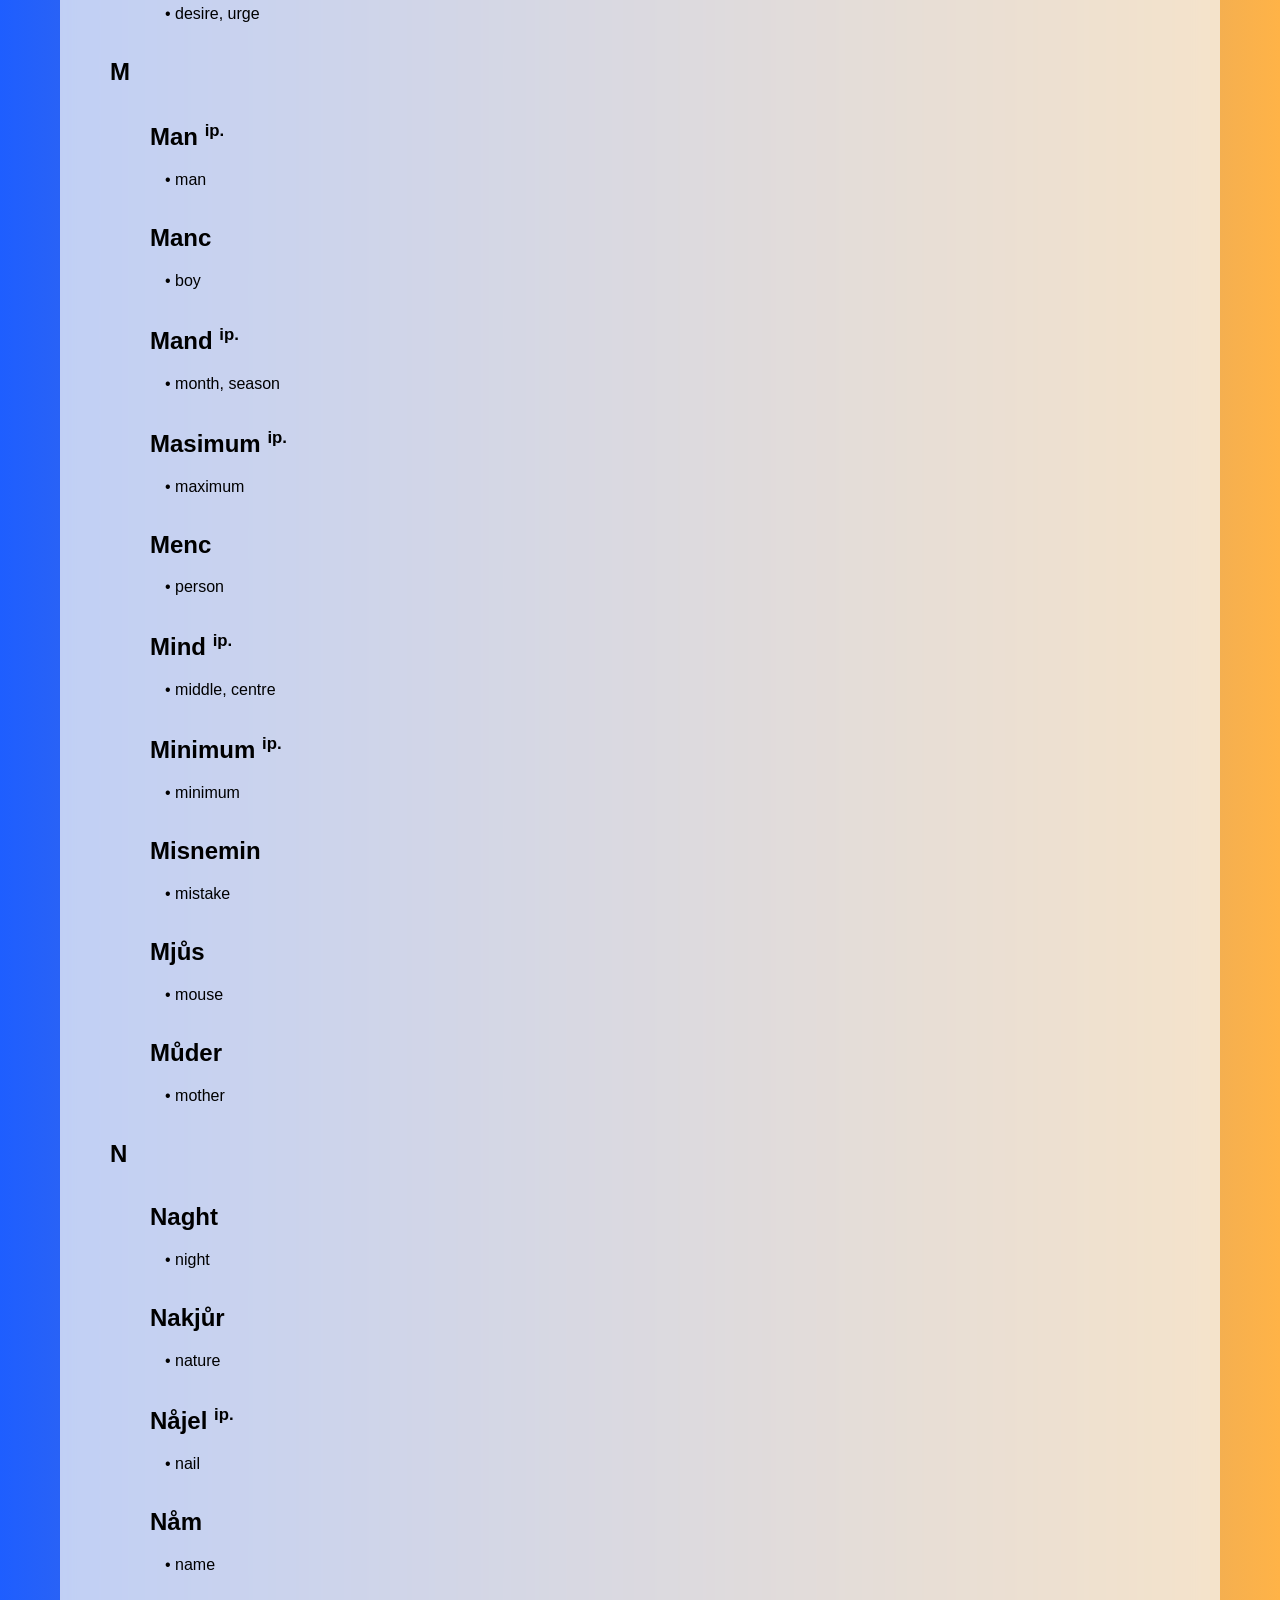
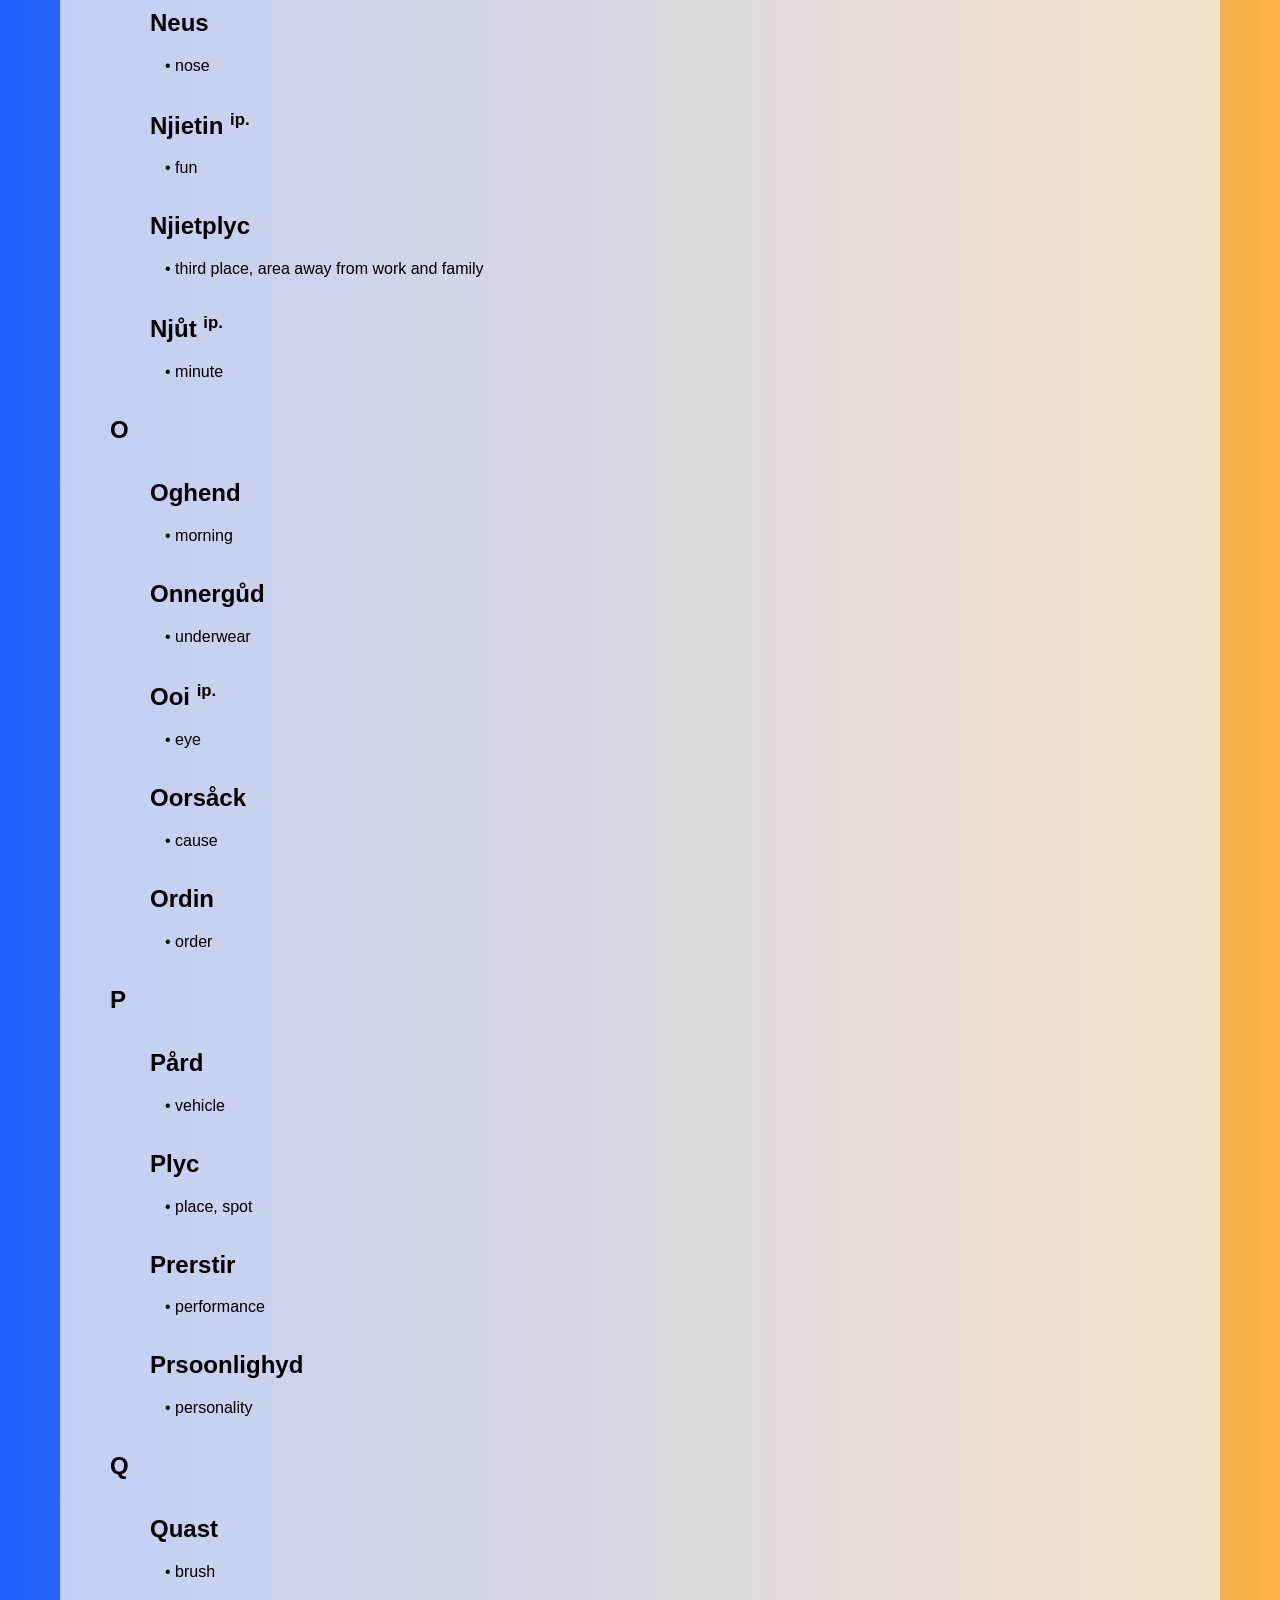
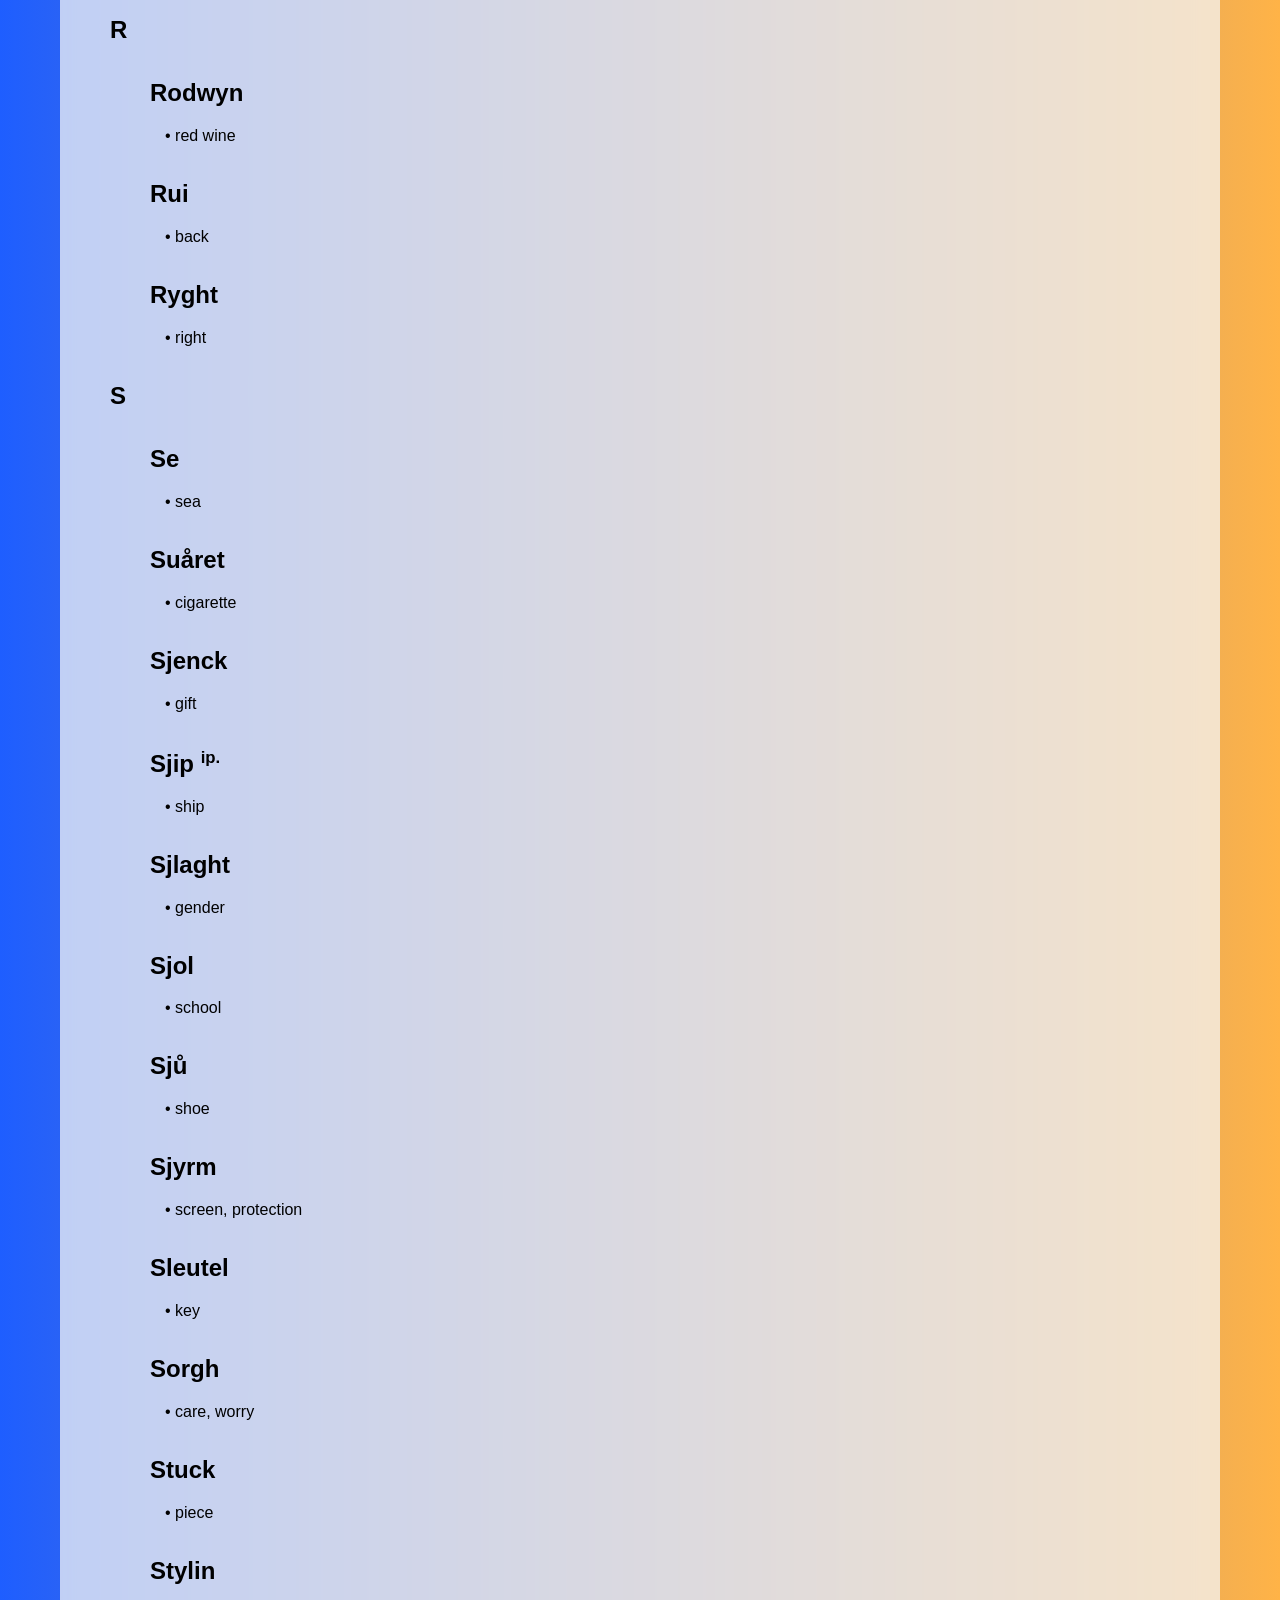
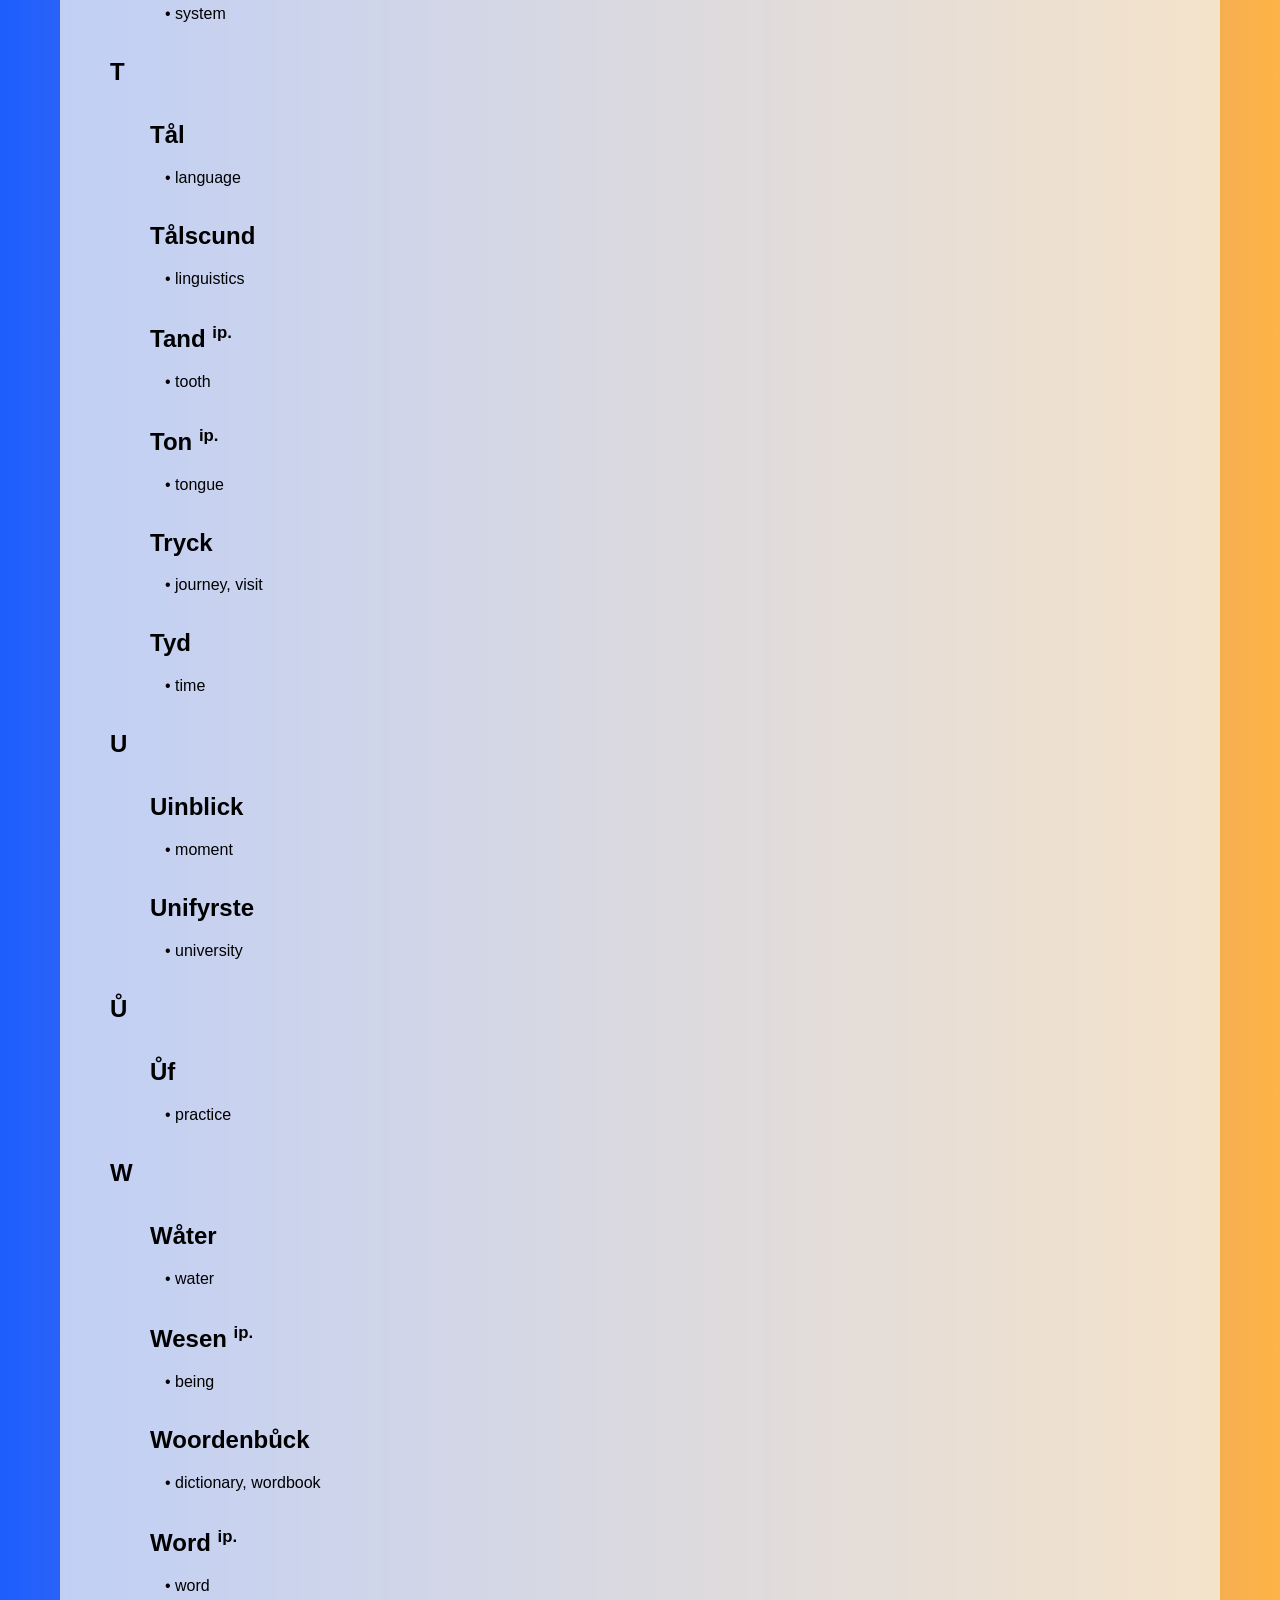
==== commit 8f3f2d6e: "Add files via upload" ====
--- a/dictionary.html
+++ b/dictionary.html
@@ -420,6 +420,18 @@
     </h2>
     <p class="meaning">• jail, prison</p>
 </div>
+<div class="entry" id="nF022">
+    <h2 class="word">
+        Fjårdagh <span class="plural-info">ip.
+            <span class="plural-popup">
+                <strong>Plural:</strong> fjårdåin<br>
+                <strong>IPA:</strong> [ˈfjɒˌɖɒ̃ɪ̃ɲ]
+            </span>
+        </span>
+        <span class="ipa">[ˈfjɒˌɖɐɘ]</span>
+    </h2>
+    <p class="meaning">• birthday</p>
+</div>
 
 <div class="entry" id="nF009">
     <h2 class="word">
--- a/style.css
+++ b/style.css
@@ -264,4 +264,197 @@
 
 h2 {
     margin-top: 35px;
-}+}
+/* Search page */
+
+.search-menu {
+    text-align: center;
+    margin: 30px;
+}
+
+.search-box {
+    display: none;
+    margin: 20px auto;
+}
+
+.search-box.open {
+    display: block;
+}
+
+.dictionary-links {
+    display: flex;
+    justify-content: center;
+    gap: 15px;
+    flex-wrap: wrap;
+    margin: 30px auto;
+}
+
+.dictionary-links a {
+    text-decoration: none;
+}
+
+.search-box input {
+    width: 300px;
+    max-width: 80%;
+    padding: 12px;
+    font-size: 18px;
+    border: 2px solid #555;
+    border-radius: 5px;
+    font-family: inherit;
+}
+
+.no-results {
+    text-align: center;
+}
+
+/* Verb conjugation layout */
+
+.conjugation {
+    display: flex;
+    gap: 25px;
+    margin: 10px 0 0 40px;
+    padding: 8px 12px;
+    background: rgba(255,255,255,0.25);
+    border-radius: 12px;
+    width: fit-content;
+}
+
+.tense {
+    min-width: 145px;
+}
+
+.tense-label {
+    font-weight: bold;
+    font-size: 0.9em;
+    margin-bottom: 6px;
+    opacity: 0.75;
+}
+
+.conjugation-row {
+    display: flex;
+    align-items: baseline;
+    height: 1.7em;
+}
+
+.pronoun {
+    width: 7em;
+    flex-shrink: 0;
+    font-size: 0.9em;
+}
+
+.verb-form {
+    position: relative;
+    display: inline-block;
+    white-space: nowrap;
+}
+
+.verb {
+    font-weight: bold;
+    cursor: help;
+}
+
+.ipa-hover {
+    position: absolute;
+    top: 1.55em;
+    left: 0;
+
+    white-space: nowrap;
+    font-size: 0.7em;
+    font-weight: normal;
+
+    padding: 1px 4px;
+    border-radius: 4px;
+
+    opacity: 0;
+    visibility: hidden;
+    pointer-events: none;
+    z-index: 10;
+
+    transition: opacity 0.15s ease;
+}
+
+.verb-form:hover .ipa-hover {
+    opacity: 1;
+    visibility: visible;
+}
+
+/* Past participle has no pronoun, so let it sit naturally */
+.participle .conjugation-row {
+    padding-left: 2px;
+}
+.pronoun {
+    width: 7em;
+    flex-shrink: 0;
+    font-size: 0.75em;
+    white-space: nowrap;
+}
+
+.verb-form {
+    position: relative;
+    display: inline-block;
+    min-width: 5.5em;
+    margin-right: 0.5em;
+    padding-bottom: 1.25em;
+    vertical-align: top;
+}
+
+.verb {
+    cursor: help;
+}
+
+.ipa-hover {
+    position: absolute;
+    top: 1.45em;
+    left: 0;
+
+    white-space: nowrap;
+
+    font-size: 0.7em;
+    font-weight: normal;
+
+    opacity: 0;
+    visibility: hidden;
+    pointer-events: none;
+
+    padding: 1px 4px;
+    border-radius: 4px;
+
+    z-index: 10;
+    transition: opacity 0.15s ease;
+}
+
+.verb-form:hover .ipa-hover {
+    opacity: 1;
+    visibility: visible;
+}
+
+/* Past participle: IPA appears beside the word */
+.past-participle {
+    position: relative;
+    display: inline-block;
+}
+
+.past-participle .ipa-hover {
+    top: 50%;
+    left: 100%;
+    transform: translateY(-50%);
+    margin-left: 8px;
+}
+.verb,
+.past-form,
+.past-participle {
+    font-weight: bold;
+}
+
+.ipa-hover,
+.ipa {
+    font-weight: normal;
+}
+
+/* Verb forms */
+.verb,
+.past-form,
+.past-participle {
+    font-weight: bold;
+}
+
